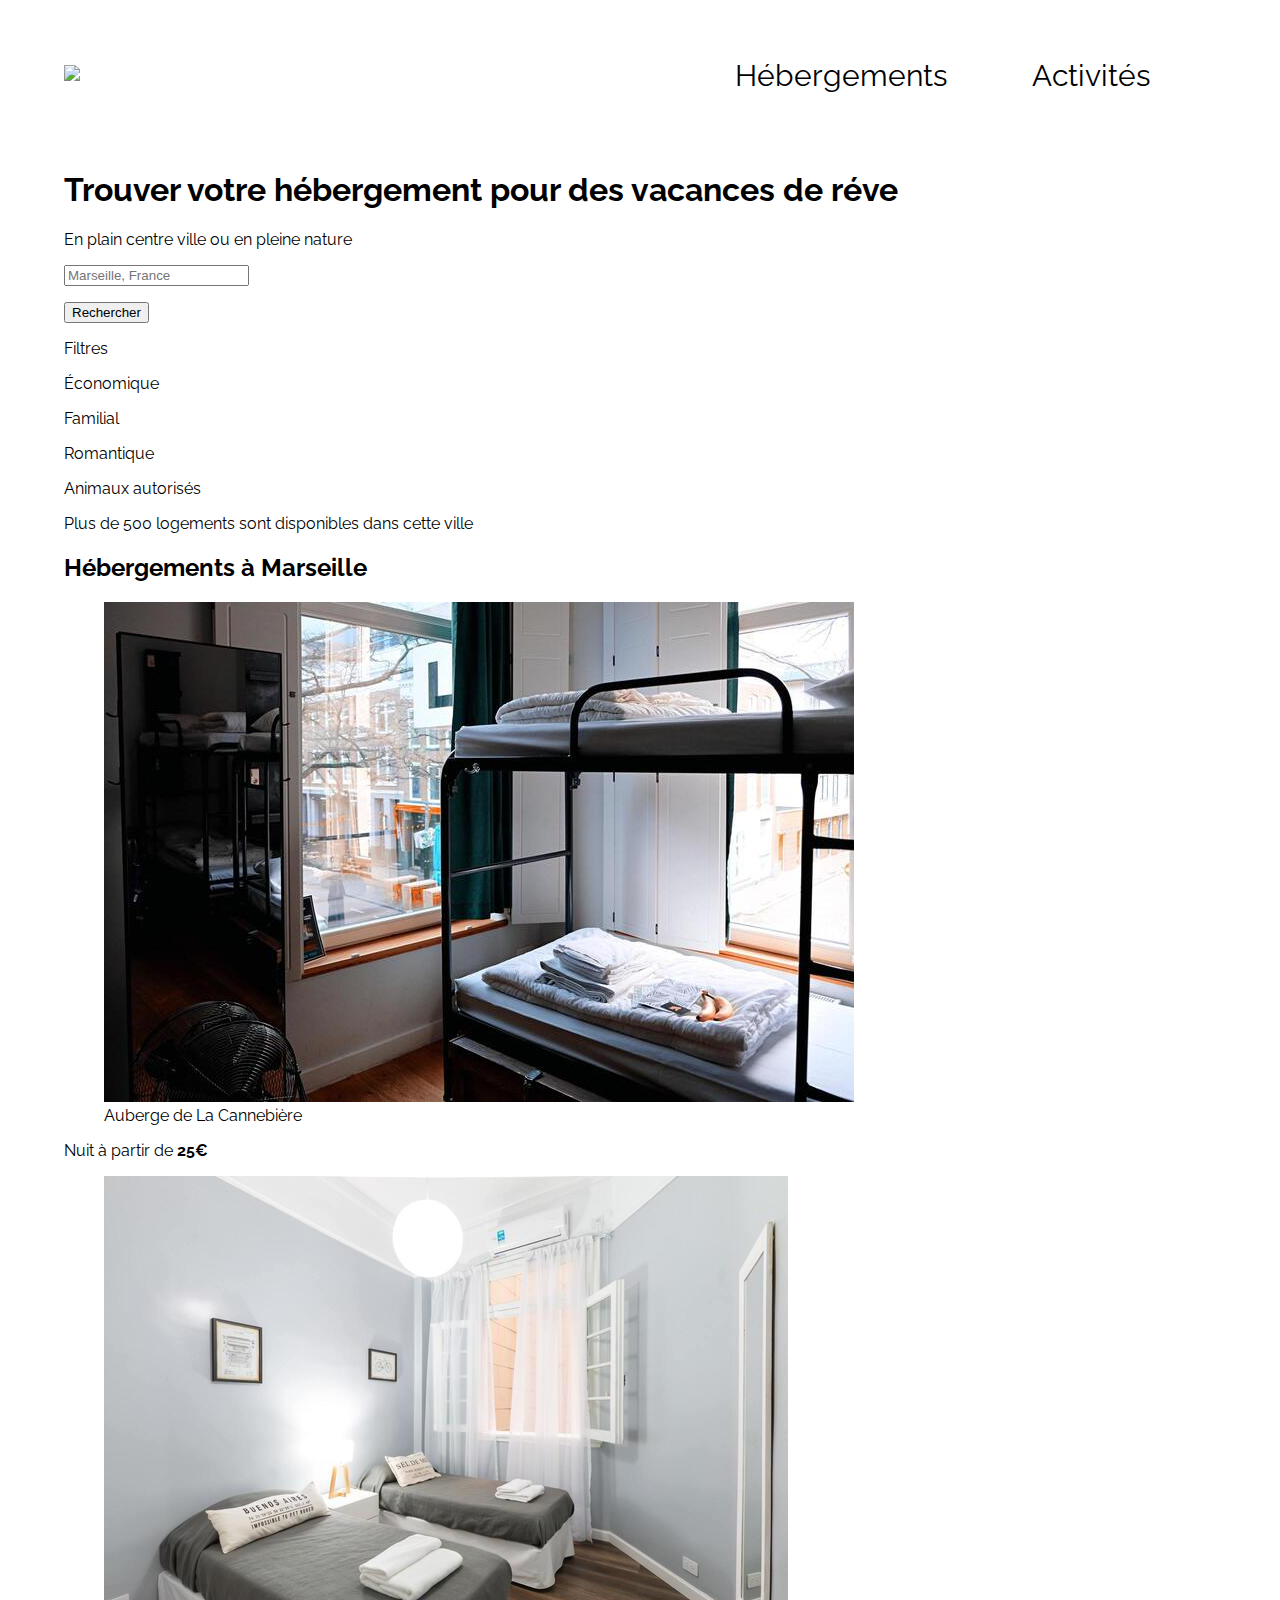
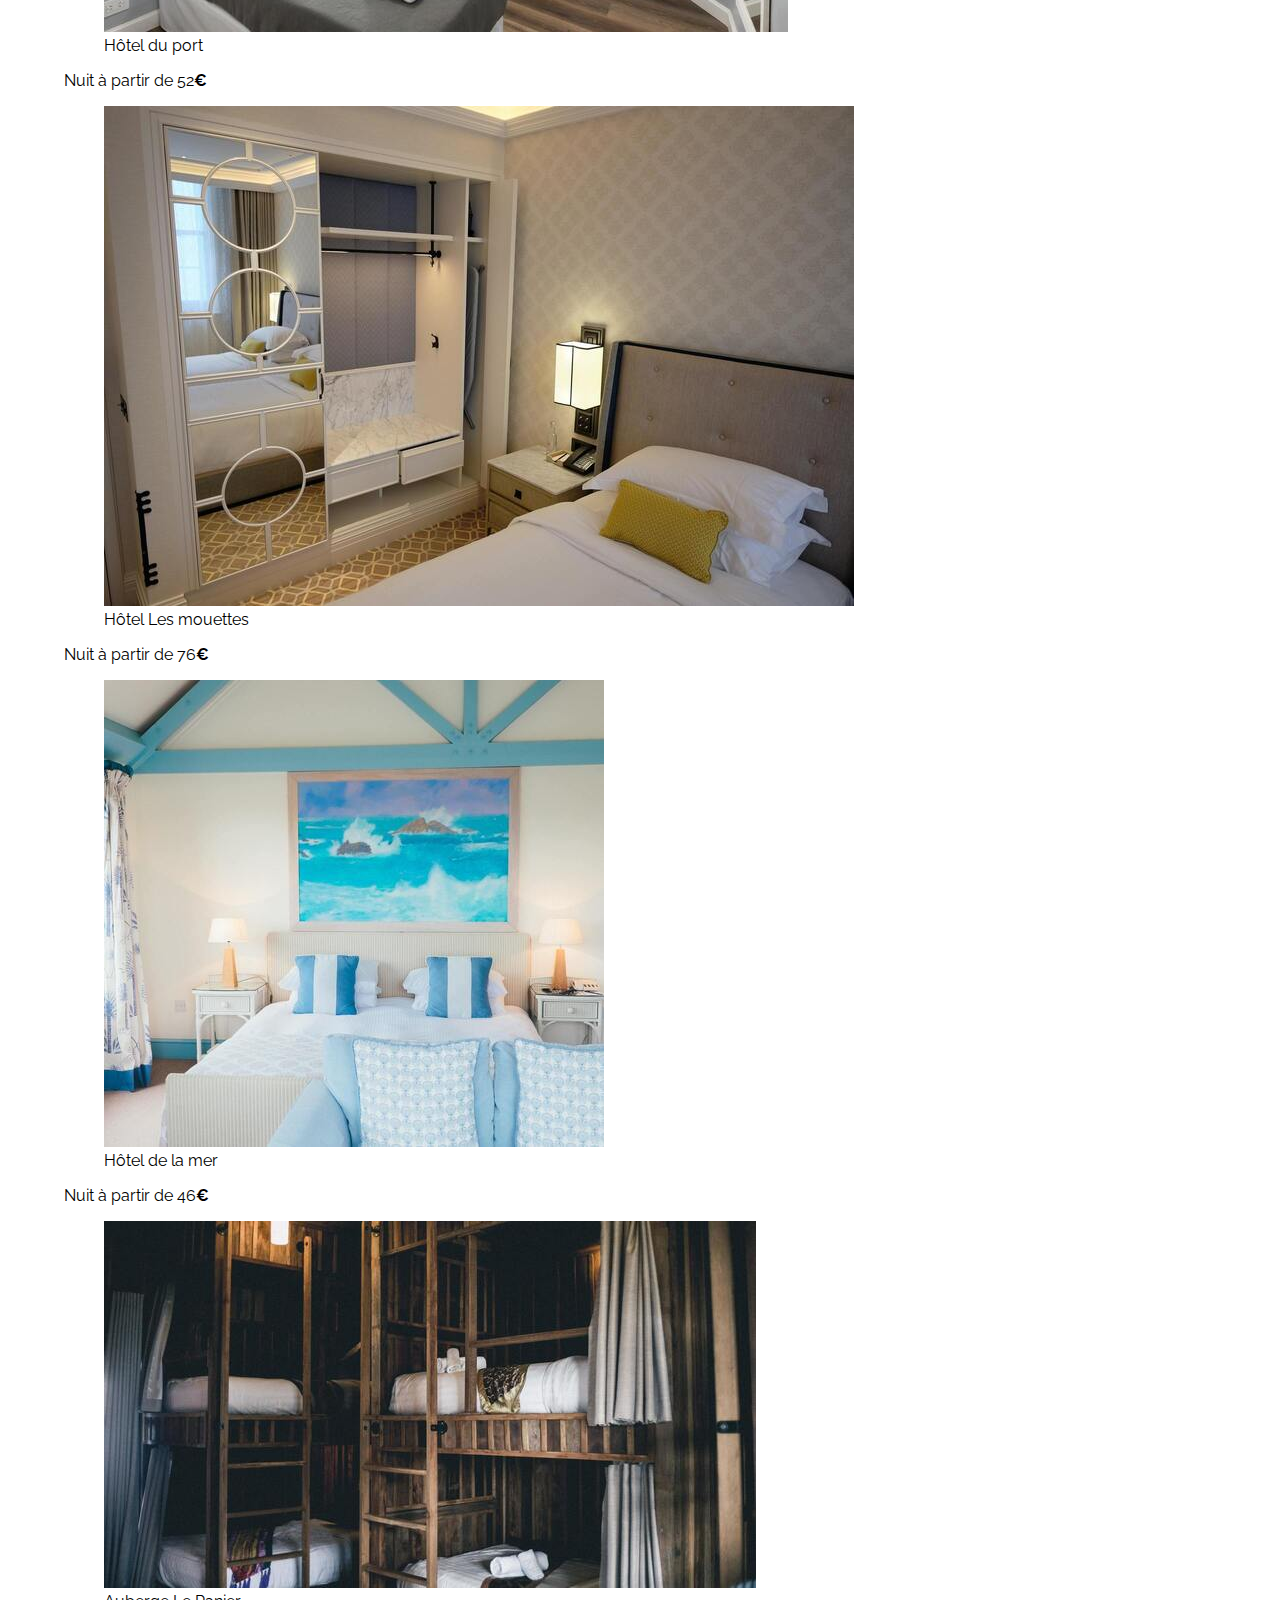
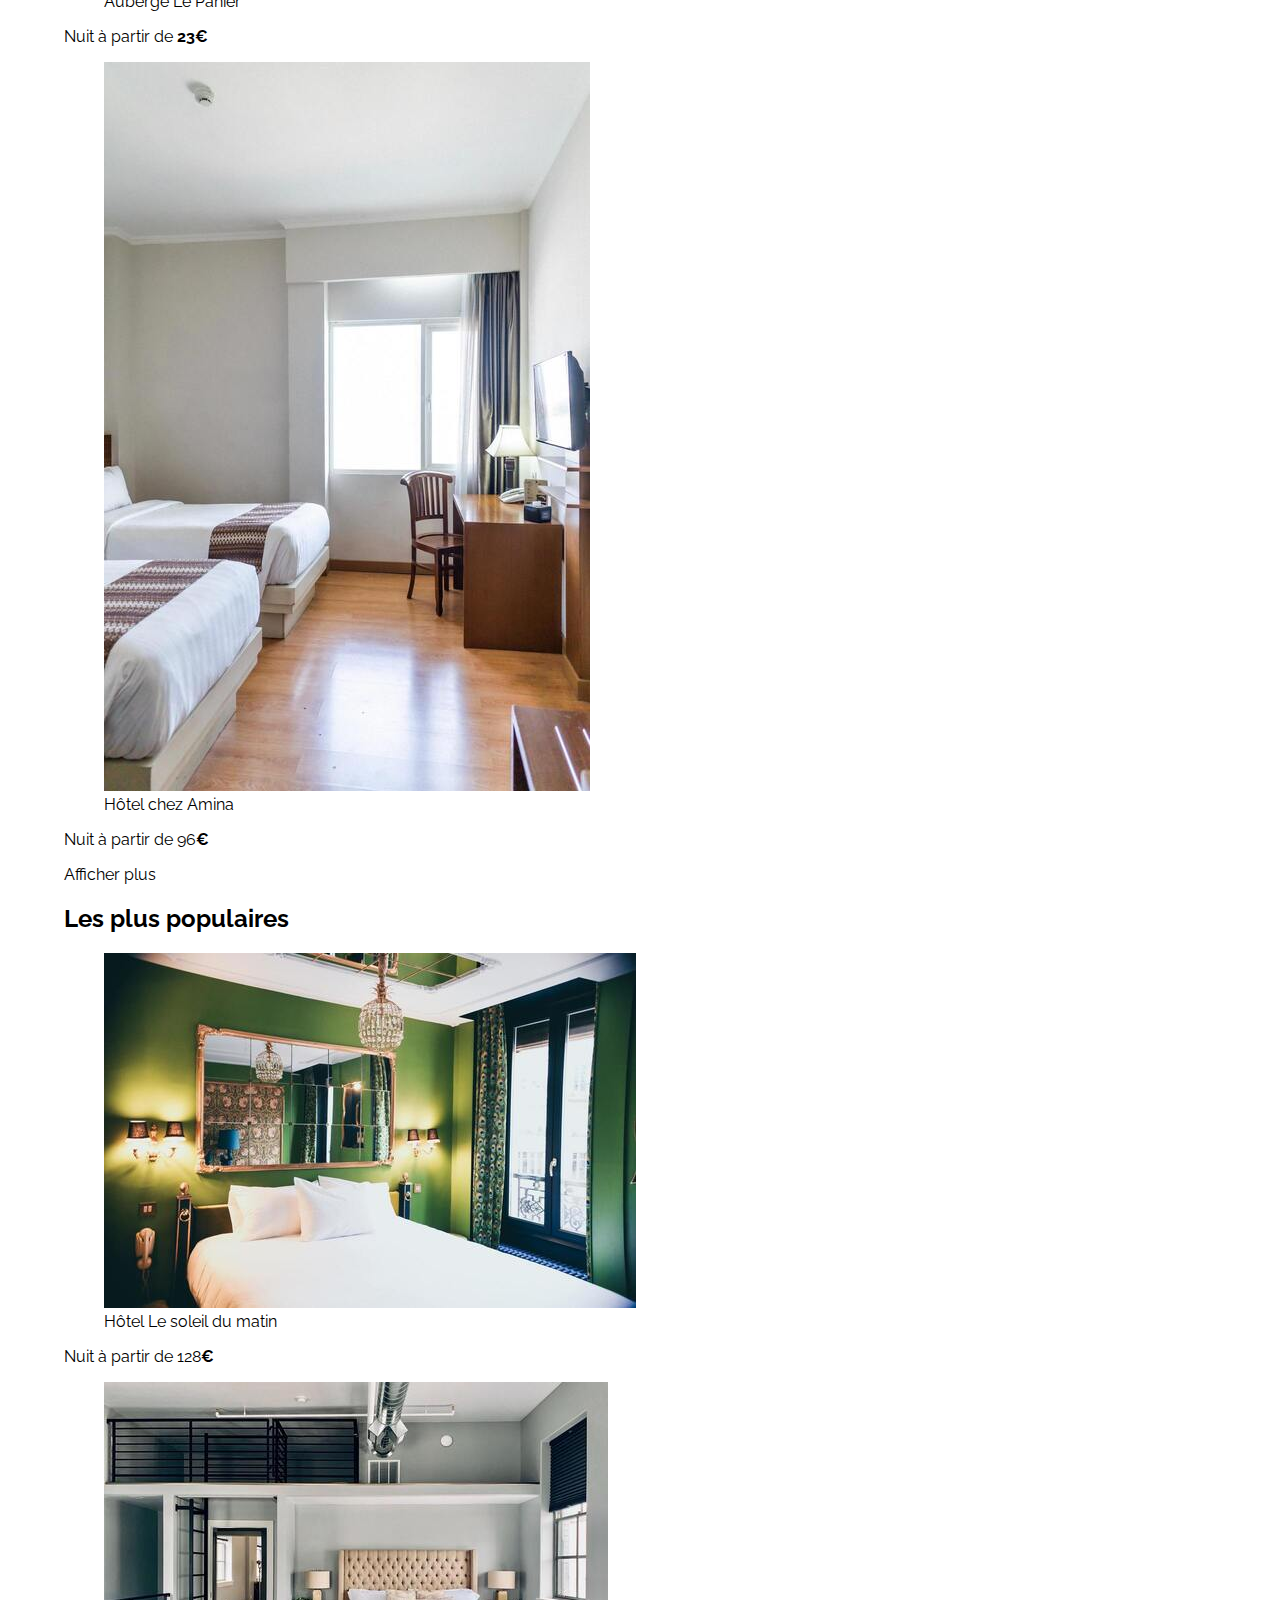
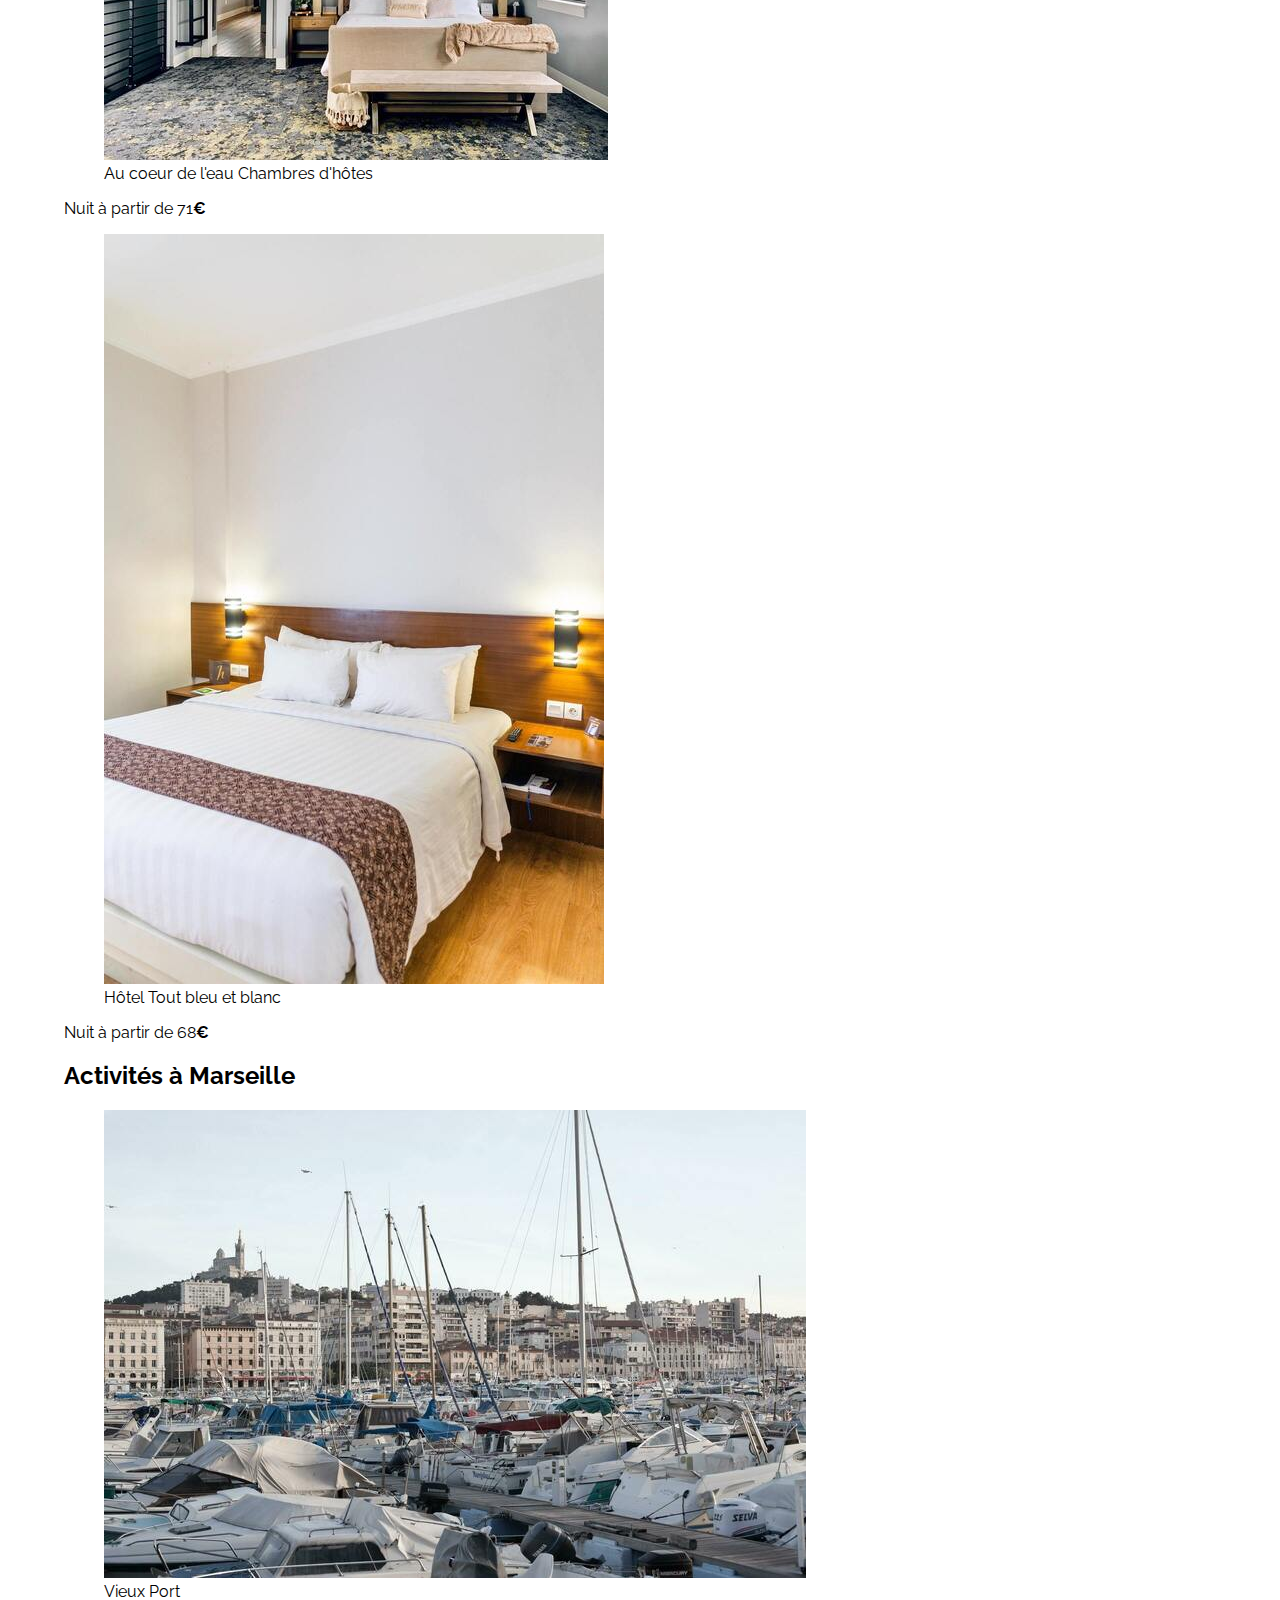
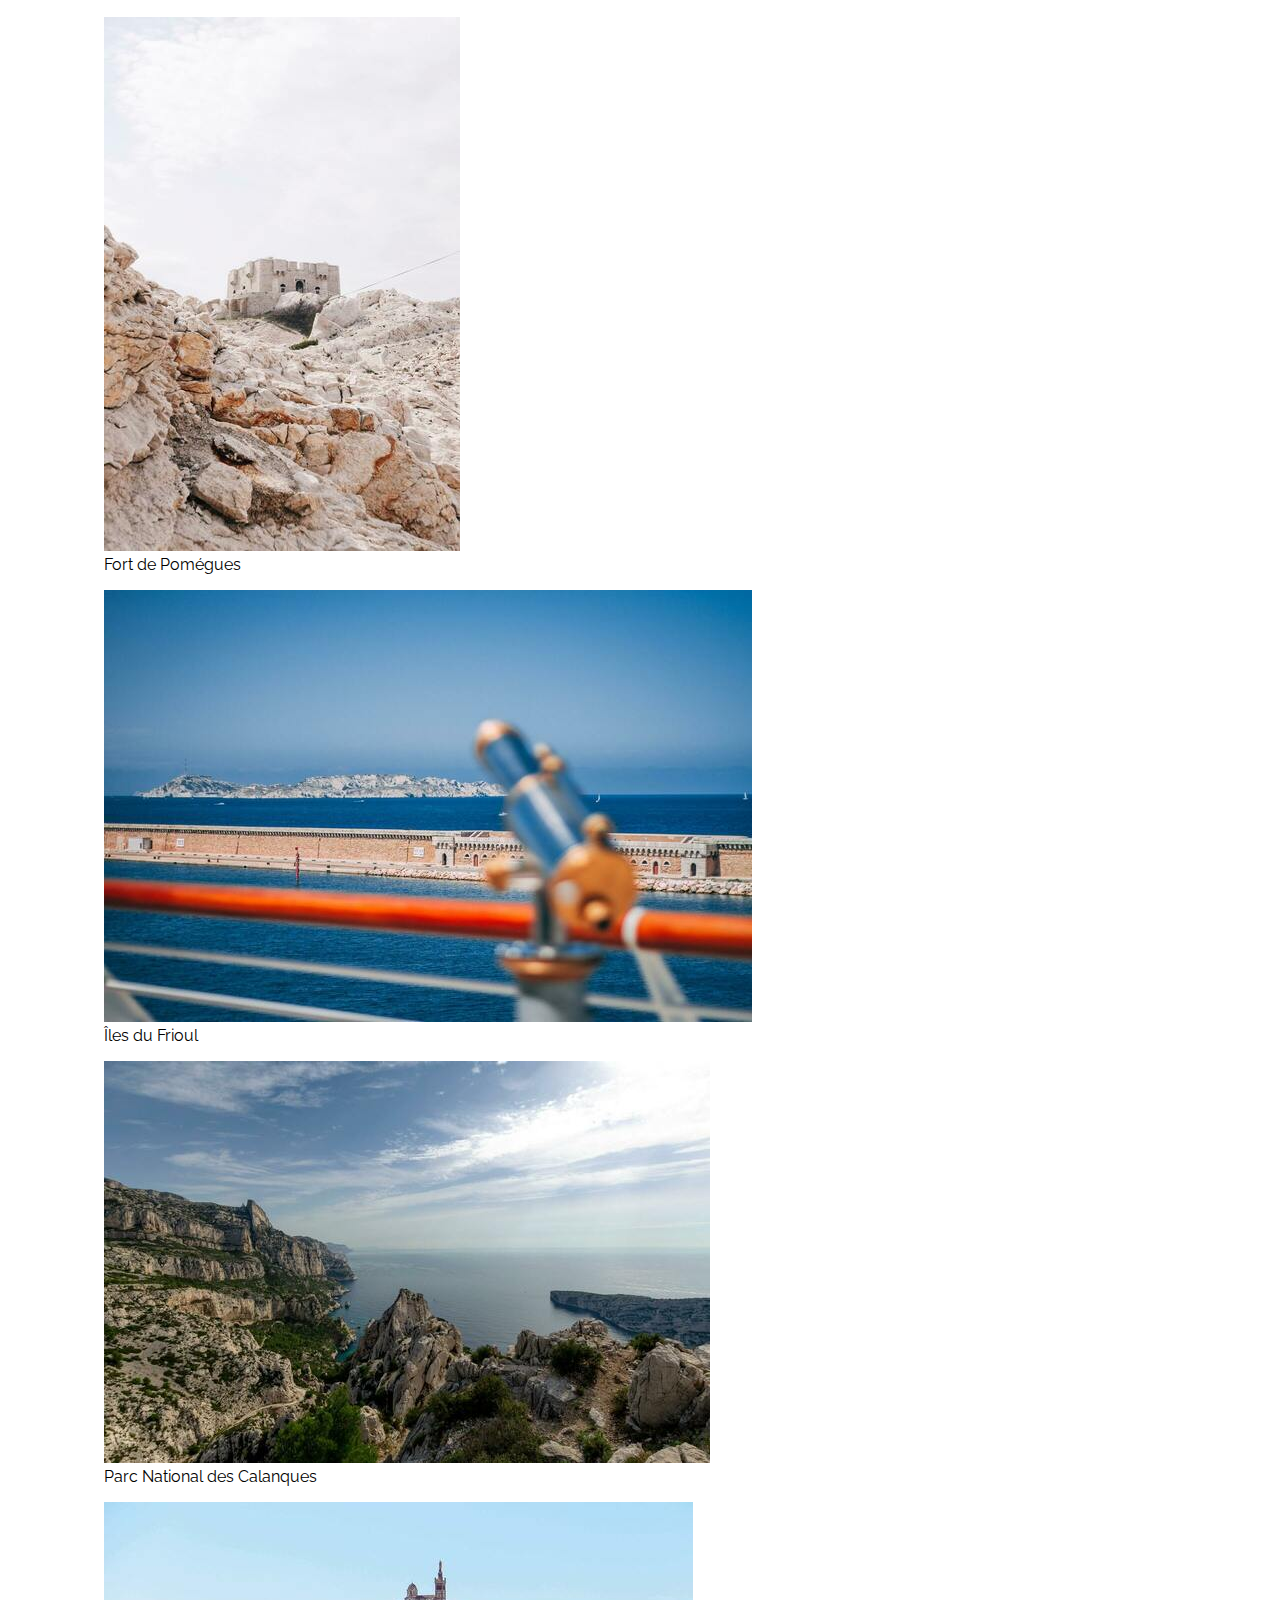
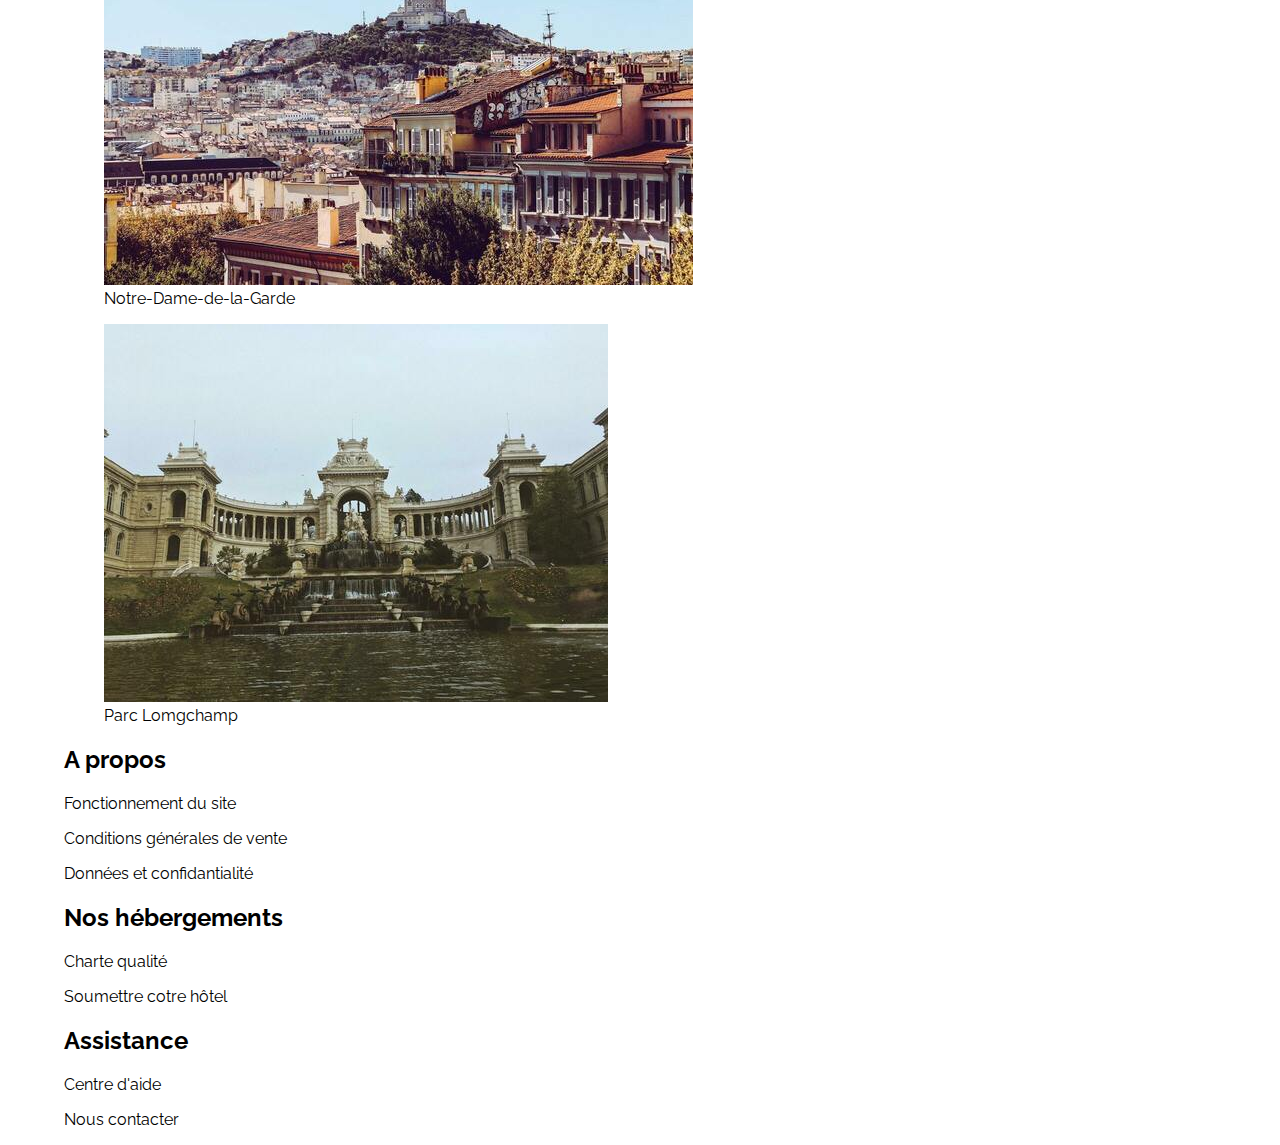
==== booki.html @ 0d9d3c0b "Ajout du Html + début du CSS sur le header" ====
<!DOCTYPE html>
<html>
	
	<head>
		<meta charset="utf-8">
		<link rel="stylesheet" type="text/css" href="css/desktop.css">
		<script src="https://kit.fontawesome.com/2097049bf6.js" crossorigin="anonymous"></script>
		<!-- font -->
		<link rel="preconnect" href="https://fonts.googleapis.com"> 
		<link rel="preconnect" href="https://fonts.gstatic.com" crossorigin>
		<link href="https://fonts.googleapis.com/css2?family=Raleway&display=swap" rel="stylesheet"> 
		<!-- font -->
		<title>Booki</title>
	</head>

    <body>
        <header>
			<div id="logo">
				<div >	
					<img src="images/logo/Booki.png" />
				</div>	
			</div>
			<nav>
				<ul id="menu">
					<li class="element_nav"><a href="#hébergements">Hébergements</a></li>
					<li class="element_nav"><a href="#activités">Activités</a></li>
				</ul>
			</nav>
		</header>

		<section>
			<h1>Trouver votre hébergement pour des vacances de réve</h1>
			<p>En plain centre ville ou en pleine nature</p>

			<form method="post" action="#">
				<p>
					<label for="ville"><i class="fa-solid fa-location-dot"></i></label>
					<input type="search" name="Recherche" id="ville" placeholder="Marseille, France"/>
				</p>
				<input type="submit" value="Rechercher" />
			</form>

			<div>
				<p>Filtres</p>
				<div>
					<div>
						<i class="fa-solid fa-money-bill-wave"></i>
						<p>Économique</p>
					</div>
					<div>
						<i class="fa-solid fa-child-reaching"></i>
						<p>Familial</p>
					</div>
					<div>
						<i class="fa-solid fa-heart"></i>
						<p>Romantique</p>
					</div>
					<div>
						<i class="fa-solid fa-dog"></i>
						<p>Animaux autorisés</p>
					</div>
				</div>
			</div>

			<div>
				<i class="fa-solid fa-info"></i>
				<p>Plus de 500 logements sont disponibles dans cette ville</p>
			</div>

		</section>

		<section id="hébergements">

			<section id="tout_les_hébergements">

				<h2>Hébergements à Marseille</h2>

				<div>

					<a href="#">
					<article>
						<figure> <!--balise "figure" ou mettre "img" dans div et "Auberge de La Cannebière" en h3 dans autre div?-->
							<img src="images/hebergements/la_cannebière.jpg" alt="Photo d'une chambre de l'auberge La Cannebière" />
							<figcaption>Auberge de La Cannebière</figcaption> 
						</figure>
						<div>
							<p>Nuit à partir de <strong>25€</strong></p>
							<i class="fa-solid fa-star"></i>
						</div>
					</article>
					</a>

					<a href="#">
						<article>
							<figure> 
								<img src="images/hebergements/hotel_du_port.jpg" alt="Photo d'une chambre de l'hôtel du port" />
								<figcaption>Hôtel du port</figcaption> 
							</figure>
							<div>
								<p>Nuit à partir de 52<strong>€</strong></p>
								<i class="fa-solid fa-star"></i>
							</div>
						</article>
					</a>

					<a href="#">
						<article>
							<figure> 
								<img src="images/hebergements/les_mouettes.jpg" alt="Photo d'une chambre de l'hôtel Les mouettes" />
								<figcaption>Hôtel Les mouettes</figcaption> 
							</figure>
							<div>
								<p>Nuit à partir de 76<strong>€</strong></p>
								<i class="fa-solid fa-star"></i>
							</div>

						</article>
					</a>

					<a href="#">
						<article>
							<figure> 
								<img src="images/hebergements/hotel_de_la_mer.jpg" alt="Photo d'une chambre de l'hôtel de la mer" />
								<figcaption>Hôtel de la mer</figcaption> 
							</figure>
							<div>
								<p>Nuit à partir de 46<strong>€</strong></p>
								<i class="fa-solid fa-star"></i>
							</div>
						</article>
					</a>

					<a href="#">
						<article>
							<figure> 
								<img src="images/hebergements/le_panier.jpg" alt="Photo d'une chambre de l'auberge Le Panier" />
								<figcaption>Auberge Le Panier</figcaption> 
							</figure>
							<div>
								<p>Nuit à partir de <strong>23€</strong></p>
								<i class="fa-solid fa-star"></i>
							</div>
						</article>
					</a>

					<a href="#">
						<article>
							<figure> 
								<img src="images/hebergements/hotel_chez_amina.jpg" alt="Photo d'une chambre de l'hôtel chez Amina" />
								<figcaption>Hôtel chez Amina</figcaption> 
							</figure>
							<div>
								<p>Nuit à partir de 96<strong>€</strong></p>
								<i class="fa-solid fa-star"></i>
							</div>
						</article>
					</a>

				</div>

				<a href="#">Afficher plus</a>

			</section>

			<section id="plus_populaires">

				<div>
					<h2>Les plus populaires</h2>
					<i class="fa-solid fa-star"></i>
				</div>

				<a href="#">
					<article>
						<figure> 
							<img src="images/hebergements/le_soleil_du_matin.jpg" alt="Photo d'une chambre de l'hôtel Le soleil du matin" />
							<figcaption>Hôtel Le soleil du matin</figcaption> 
						</figure>
						<div>
							<p>Nuit à partir de 128<strong>€</strong></p>
							<i class="fa-solid fa-star"></i>
						</div>
					</article>
				</a>

				<a href="#">
					<article>
						<figure> 
							<img src="images/hebergements/au_coeur_de_leau.jpg" alt="Photo d'une des chambres d'hôtes Au coeur de l'eau"/>
							<figcaption>Au coeur de l'eau Chambres d'hôtes</figcaption> 
						</figure>
						<div>
							<p>Nuit à partir de 71<strong>€</strong></p>
							<i class="fa-solid fa-star"></i>
						</div>
					</article>
				</a>

				<a href="#">
					<article>
						<figure> 
							<img src="images/hebergements/tout_bleu_et_blanc.jpg" alt="Photo d'une chambre de l'hôtel Tout bleu et blanc" />
							<figcaption>Hôtel Tout bleu et blanc</figcaption> 
						</figure>
						<div>
							<p>Nuit à partir de 68<strong>€</strong></p>
							<i class="fa-solid fa-star"></i>
						</div>
					</article>
				</a>

			</section>

		</section>

		<section id="activités">

			<h2>Activités à Marseille</h2>

			<section>

				<a href="#">
					<figure>
						<img src="images/activites/vieux_port.jpg" alt="Photo du Vieux Port"/>
						<figcaption>Vieux Port</figcaption>
					</figure>
				</a>

				<a href="#">
					<figure>
						<img src="images/activites/fort_de_pomegues.jpg" alt="Photo du fort de Pomégues"/>
						<figcaption>Fort de Pomégues</figcaption>
					</figure>
				</a>

				<a href="#">
					<figure>
						<img src="images/activites/iles_du_frioul.jpg" alt="Photo des îles du Frioul"/>
						<figcaption>Îles du Frioul</figcaption>
					</figure>
				</a>

				<a href="#">
					<figure>
						<img src="images/activites/parc_national_des_calanques.jpg" alt="Photo du Parc National des Calanques"/>
						<figcaption>Parc National des Calanques</figcaption>
					</figure>
				</a>

				<a href="#">
					<figure>
						<img src="images/activites/notre_dame_de_la_garde.jpg" alt="Photo de Notre-Dame-de-la-Garde"/>
						<figcaption>Notre-Dame-de-la-Garde</figcaption>
					</figure>
				</a>

				<a href="#">
					<figure>
						<img src="images/activites/parc_longchamp.jpg" alt="Photo du Parc Longchamp"/>
						<figcaption>Parc Lomgchamp</figcaption>
					</figure>
				</a>

			</section>

		</section>

		<footer>

			<section>
				<h2>A propos</h2>
				<a href="#"><p>Fonctionnement du site</p></a>
				<a href="#"><p>Conditions générales de vente</p></a>
				<a href="#"><p>Données et confidantialité</p></a>
			</section>

			<section>
				<h2>Nos hébergements</h2>
				<a href="#"><p>Charte qualité</p></a>
				<a href="#"><p>Soumettre cotre hôtel</p></a>
			</section>

			<section>
				<h2>Assistance</h2>
				<a href="#"><p>Centre d'aide</p></a>
				<a href="#"><p>Nous contacter</p></a>
			</section>

		</footer>
    </body>
    
</html>
---- css/desktop.css ----
/* ----- Body ----- */


body {
    width: 90%;
    margin: auto;
    font-family: 'Raleway', sans-serif;
}

a {
    text-decoration: none;
    color: black;
}

a:hover {
    color: blue;
}

/* ----- Header ----- */


header{
    display: flex;
    justify-content: space-between; 
    height: 150px;

}

#logo {
    display: flex;
    align-items: center;
}

#menu { 
    display: flex;
    text-align: center;
    width: 500px;
    height: 100%;
    margin: 0%;
    padding: 0%;
    list-style-type: none;
    font-size: 30px;
    
}

nav li { 
    display: flex;
    align-items: center;
    justify-content: center;
    height: ;
    flex: 1; 
}


nav li:hover {
    border-top: 5px blue solid;
    color: blue;
}
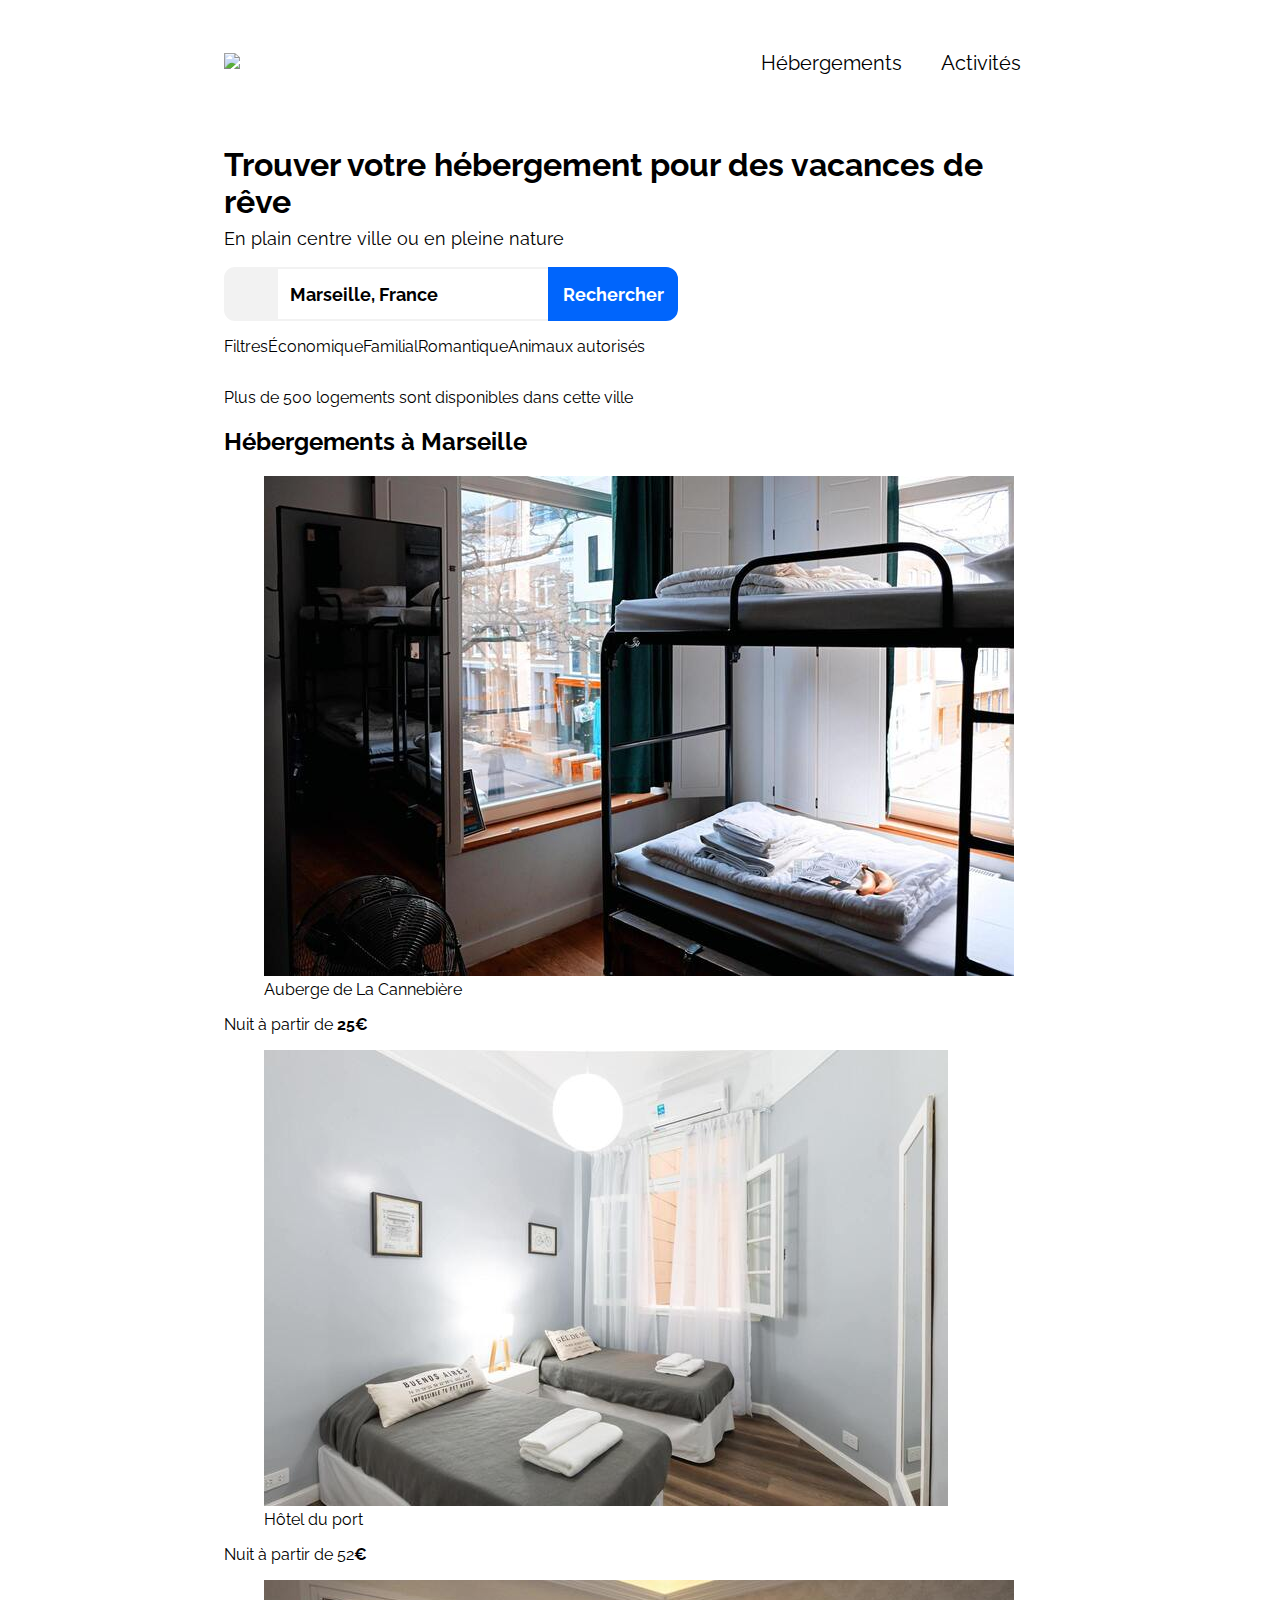
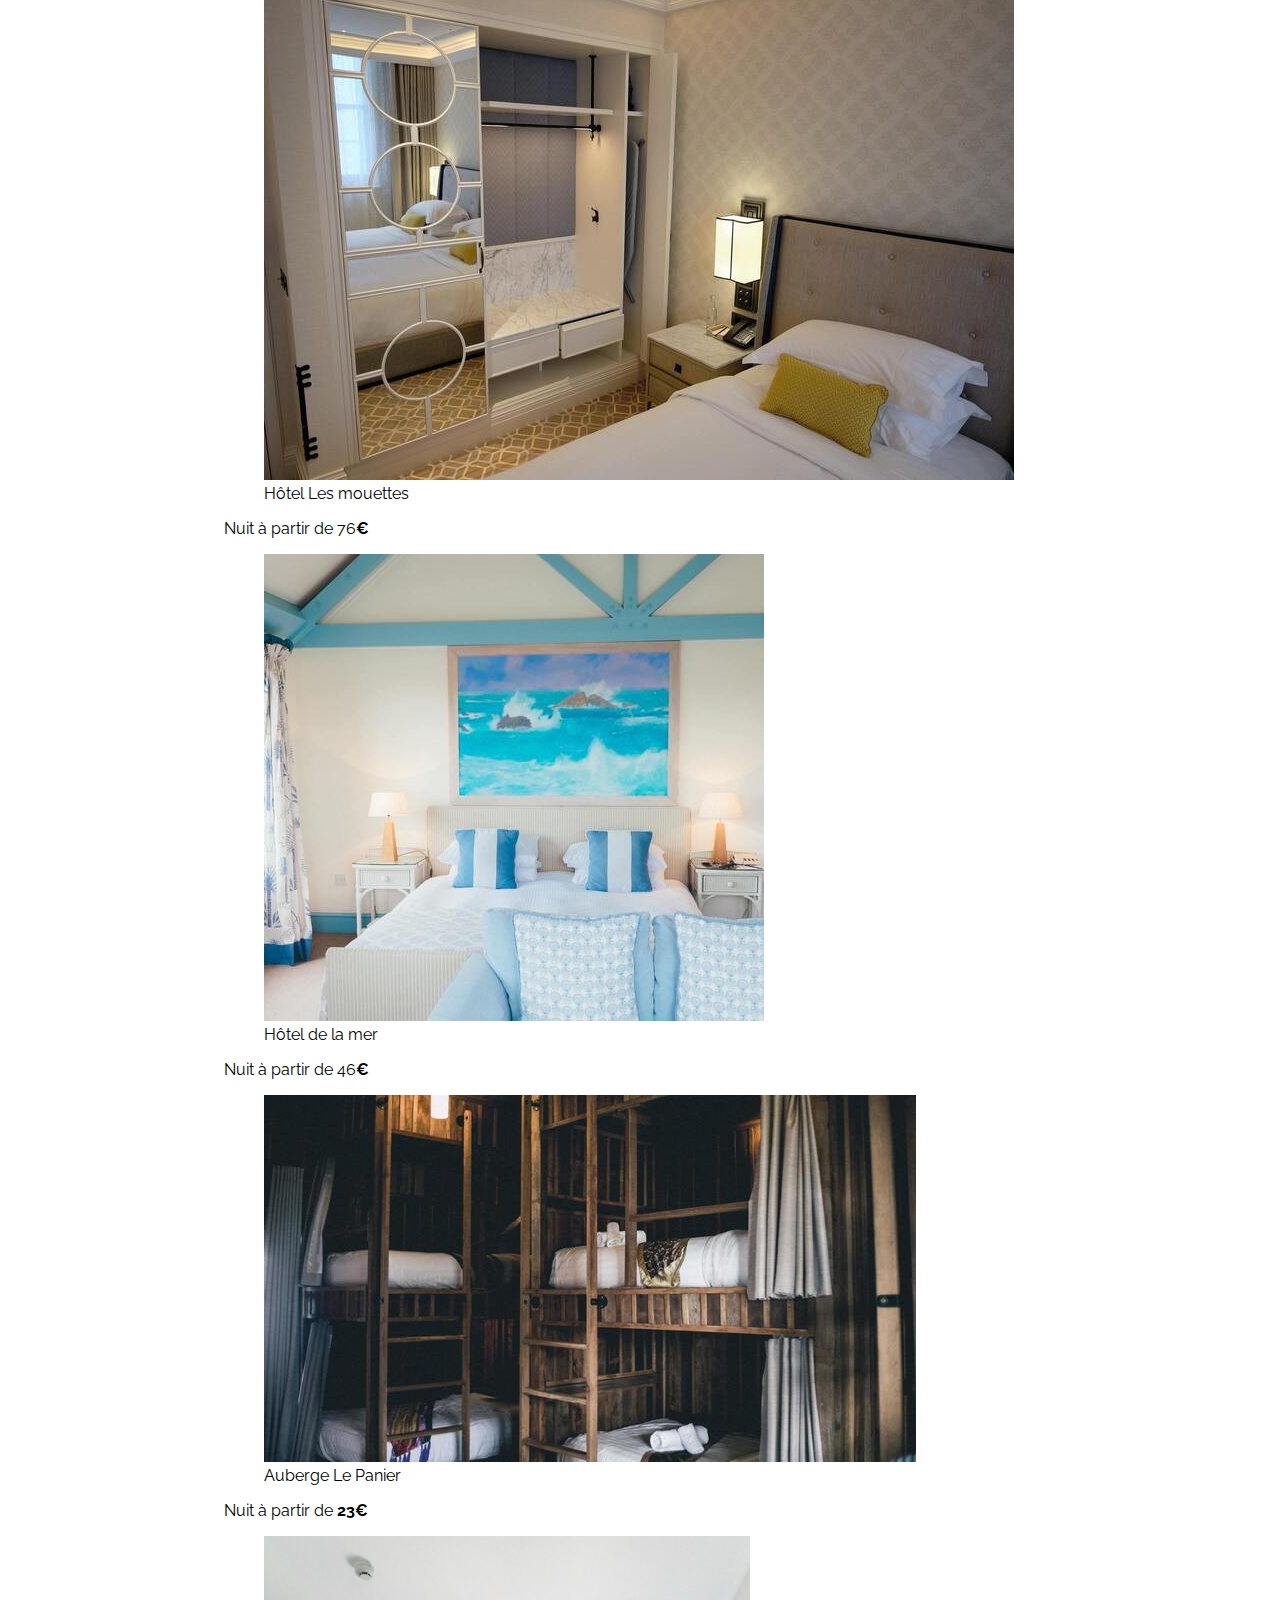
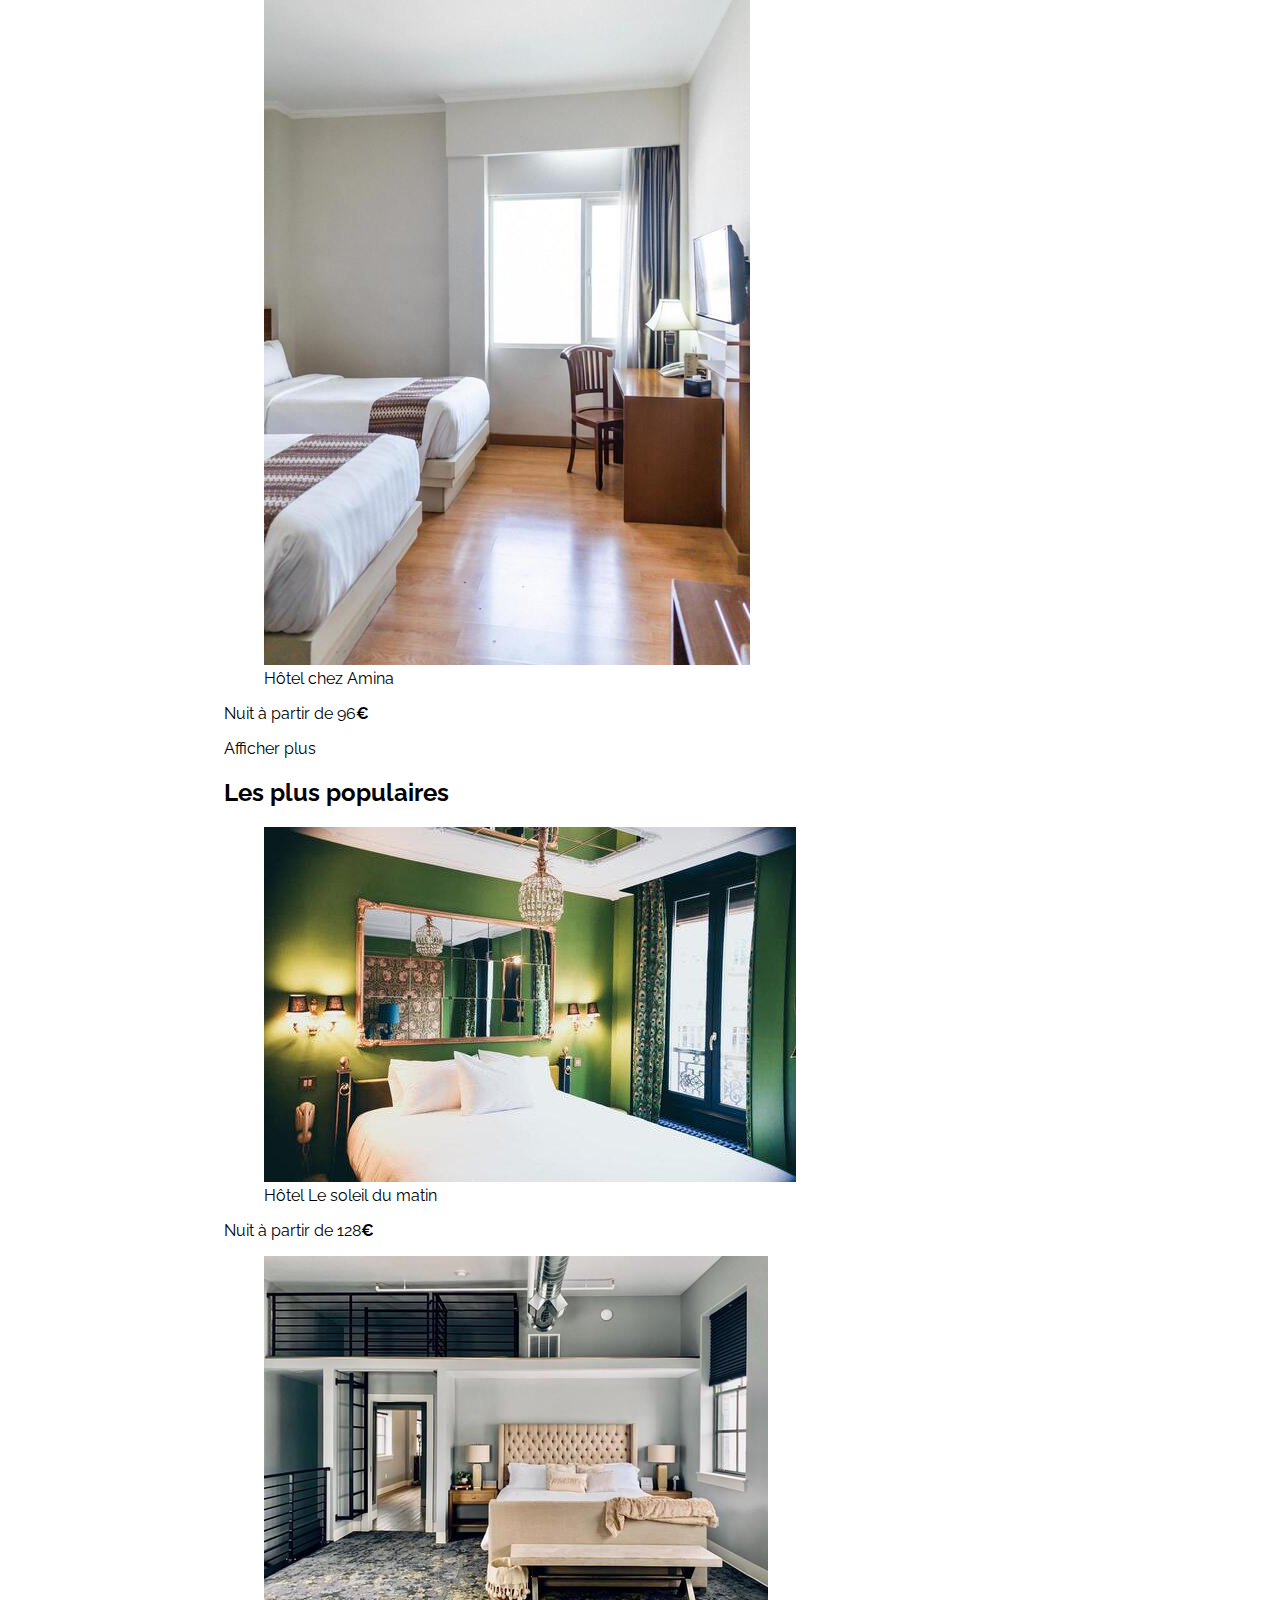
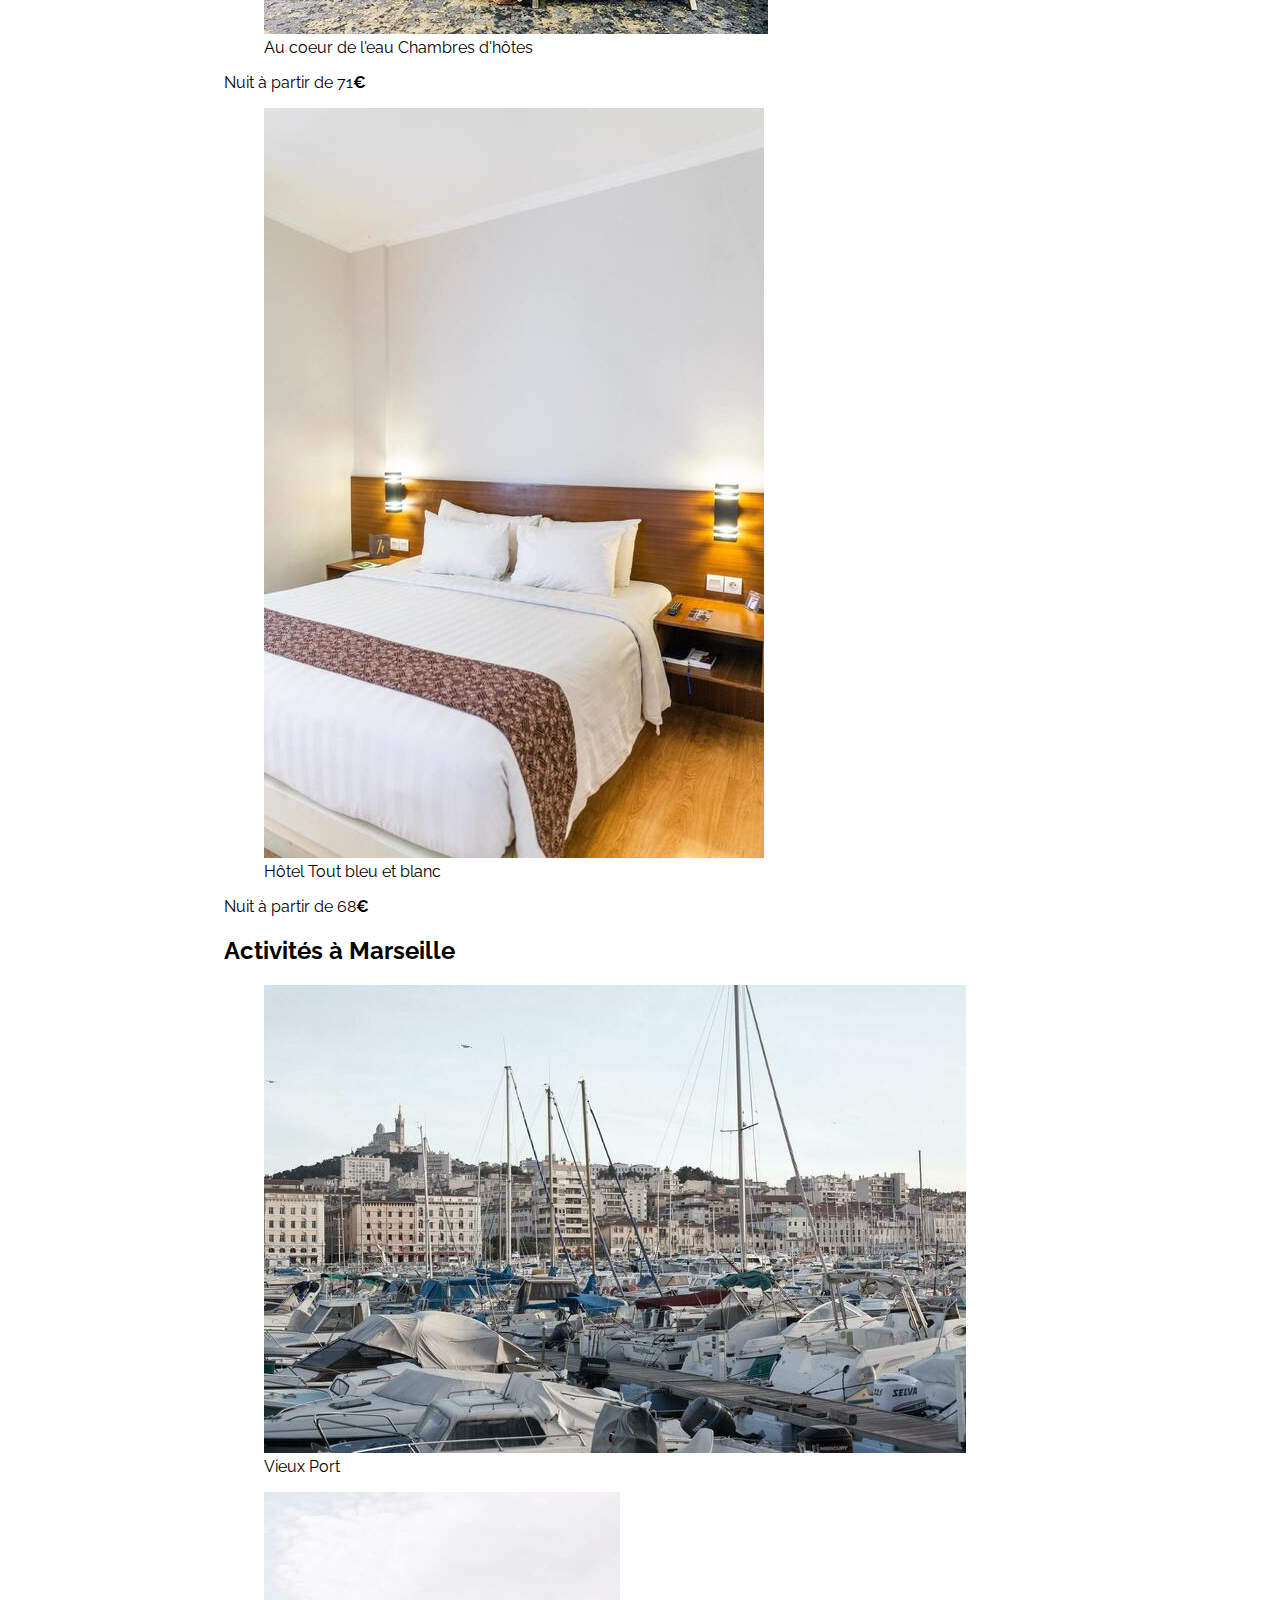
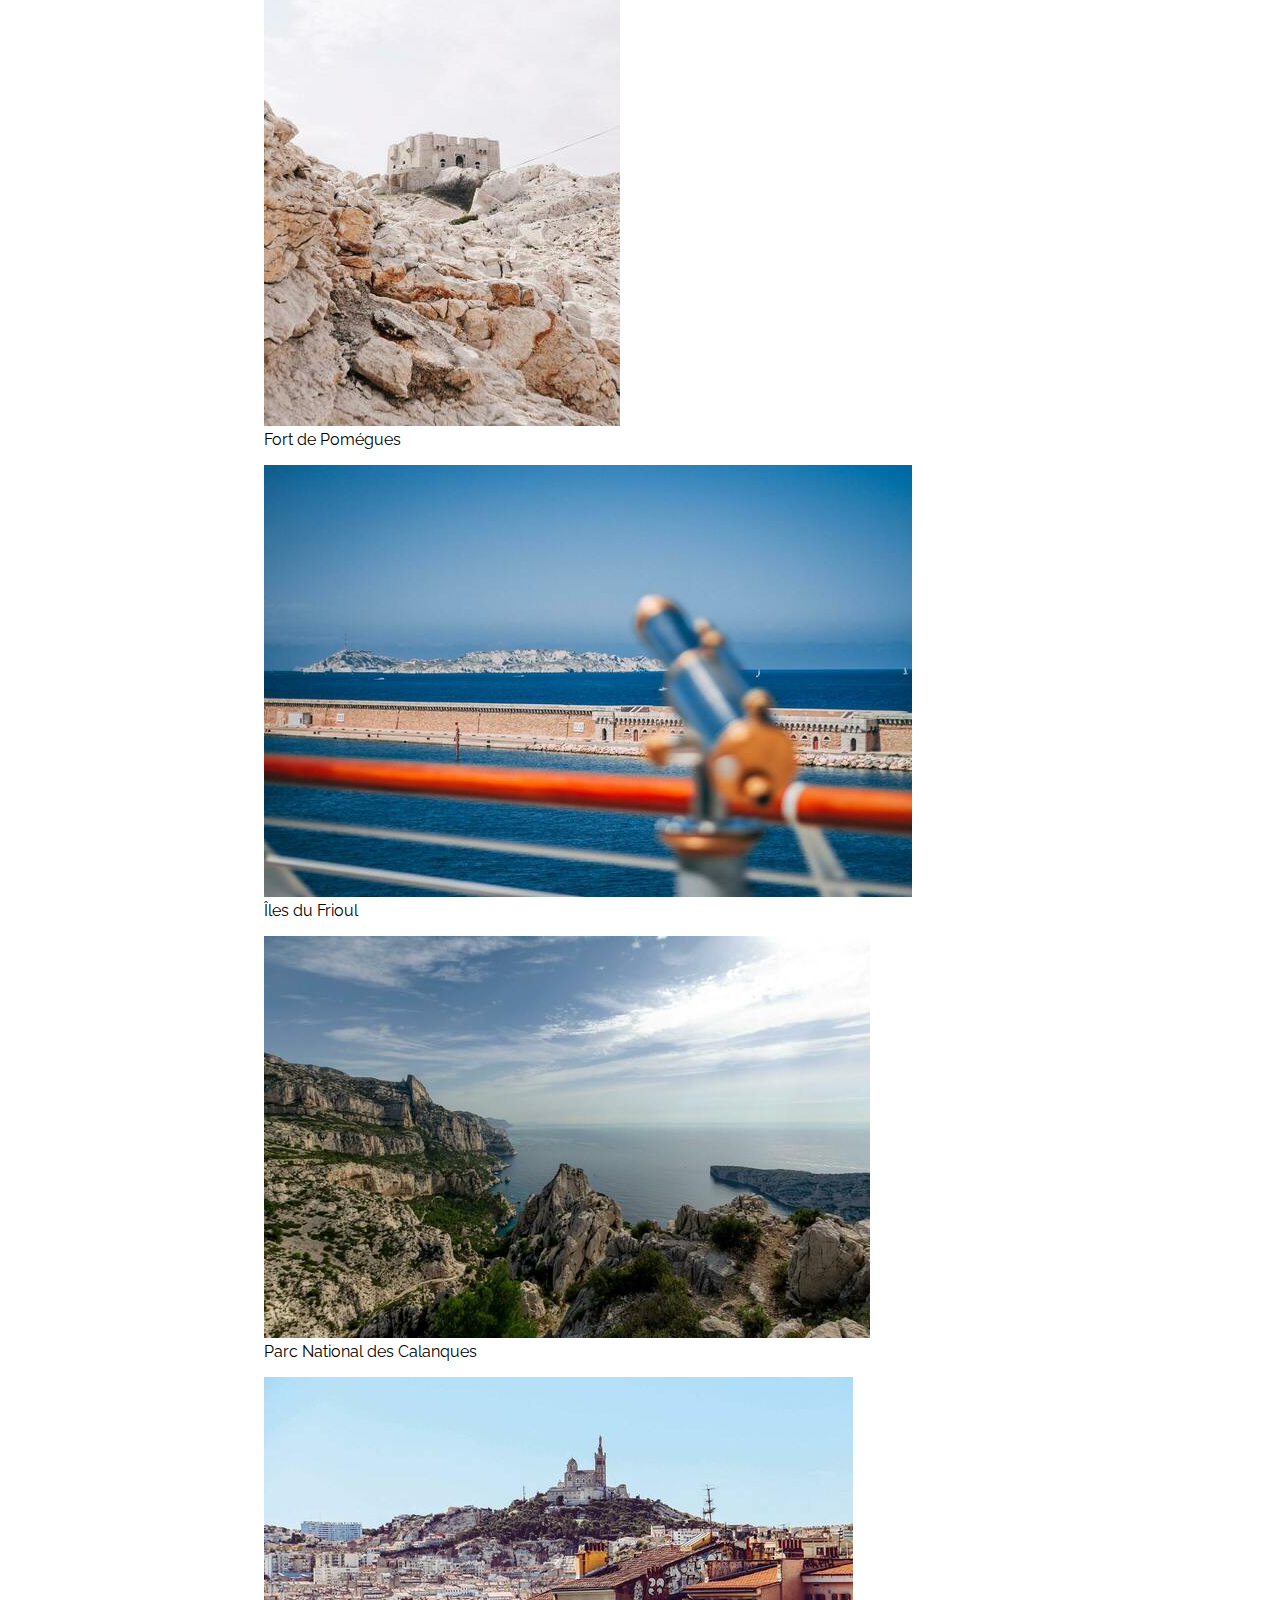
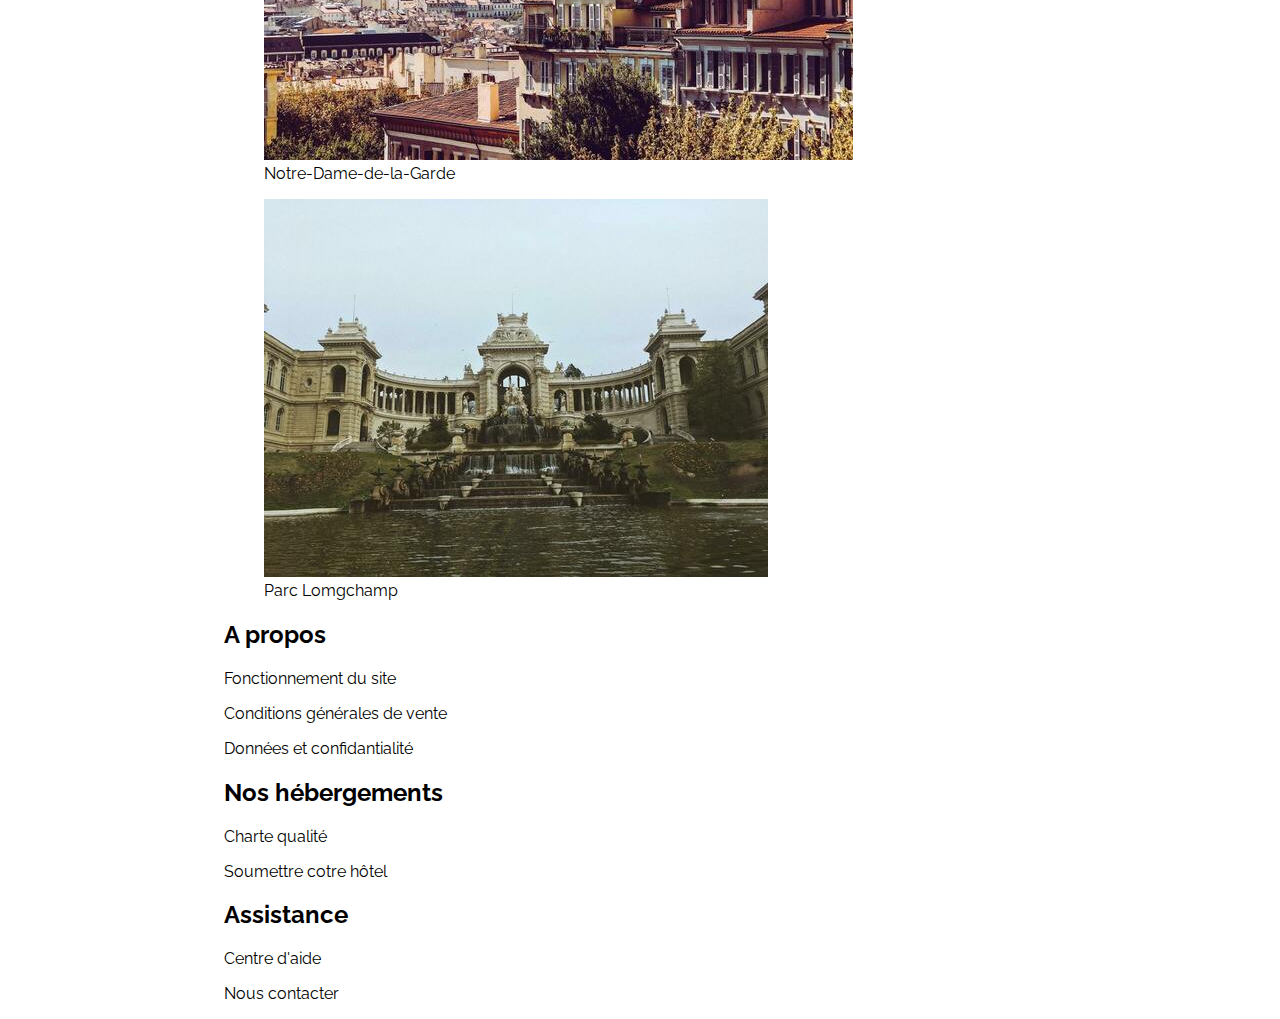
==== commit e272f0f5: "Finilisation des petits détails dans la 'section recherche'" ====
--- a/booki.html
+++ b/booki.html
@@ -6,9 +6,9 @@
 		<link rel="stylesheet" type="text/css" href="css/desktop.css">
 		<script src="https://kit.fontawesome.com/2097049bf6.js" crossorigin="anonymous"></script>
 		<!-- font -->
-		<link rel="preconnect" href="https://fonts.googleapis.com"> 
+		<link rel="preconnect" href="https://fonts.googleapis.com">
 		<link rel="preconnect" href="https://fonts.gstatic.com" crossorigin>
-		<link href="https://fonts.googleapis.com/css2?family=Raleway&display=swap" rel="stylesheet"> 
+		<link href="https://fonts.googleapis.com/css2?family=Raleway:wght@400;700&display=swap" rel="stylesheet">
 		<!-- font -->
 		<title>Booki</title>
 	</head>
@@ -28,37 +28,52 @@
 			</nav>
 		</header>
 
-		<section>
-			<h1>Trouver votre hébergement pour des vacances de réve</h1>
-			<p>En plain centre ville ou en pleine nature</p>
+		<section id="section_recherche">
+			<h1>Trouver votre hébergement pour des vacances de rêve</h1>
+			<p id="complement_h1">En plain centre ville ou en pleine nature</p>
 
 			<form method="post" action="#">
-				<p>
-					<label for="ville"><i class="fa-solid fa-location-dot"></i></label>
-					<input type="search" name="Recherche" id="ville" placeholder="Marseille, France"/>
-				</p>
-				<input type="submit" value="Rechercher" />
+					<label class="element_form" for="ville"><i class="fa-solid fa-location-dot"></i></label>
+					<input class="element_form" type="search" name="Recherche" id="ville" placeholder="Marseille, France"/>
+					<input class="element_form" type="submit" value="Rechercher" />
 			</form>
 
-			<div>
-				<p>Filtres</p>
-				<div>
-					<div>
-						<i class="fa-solid fa-money-bill-wave"></i>
+			<div id="section_filtres">
+				<p id="filtres">Filtres</p>
+				<div id="tout_les_filtres">
+
+					<div class="element_filtre">
+						<div class="fa-stack">
+							<i class="fa-solid fa-circle fa-stack-2x"></i>
+							<i class="fa-solid fa-money-bill-wave fa-stack-1x fa-inverse"></i>
+						</div>	
 						<p>Économique</p>
 					</div>
-					<div>
-						<i class="fa-solid fa-child-reaching"></i>
+
+					<div class="element_filtre">
+						<div class="fa-stack">
+							<i class="fa-solid fa-circle fa-stack-2x"></i>
+							<i class="fa-solid fa-child-reaching fa-stack-1x fa-inverse"></i>
+						</div>
 						<p>Familial</p>
 					</div>
-					<div>
-						<i class="fa-solid fa-heart"></i>
+
+					<div class="element_filtre">
+						<div class="fa-stack">
+							<i class="fa-solid fa-circle fa-stack-2x"></i>
+							<i class="fa-solid fa-heart fa-stack-1x fa-inverse"></i>
+						</div>
 						<p>Romantique</p>
 					</div>
-					<div>
-						<i class="fa-solid fa-dog"></i>
+
+					<div class="element_filtre">
+						<div class="fa-stack">
+							<i class="fa-solid fa-circle fa-stack-2x"></i>
+							<i class="fa-solid fa-dog fa-stack-1x fa-inverse"></i>
+						</div>
 						<p>Animaux autorisés</p>
 					</div>
+
 				</div>
 			</div>
 
--- a/css/desktop.css
+++ b/css/desktop.css
@@ -2,7 +2,7 @@
 
 
 body {
-    width: 90%;
+    width: 65%;
     margin: auto;
     font-family: 'Raleway', sans-serif;
 }
@@ -22,7 +22,7 @@
 header{
     display: flex;
     justify-content: space-between; 
-    height: 150px;
+    height: 125px;
 
 }
 
@@ -34,12 +34,12 @@
 #menu { 
     display: flex;
     text-align: center;
-    width: 500px;
+    width: 300px;
     height: 100%;
     margin: 0%;
     padding: 0%;
     list-style-type: none;
-    font-size: 30px;
+    font-size: 20px;
     
 }
 
@@ -47,12 +47,93 @@
     display: flex;
     align-items: center;
     justify-content: center;
-    height: ;
     flex: 1; 
 }
 
 
 nav li:hover {
-    border-top: 5px blue solid;
+    border-top: 2px blue solid;
+    padding-bottom: 2px;
+}
+
+nav li:hover a {
     color: blue;
+}
+
+
+/* ----- Section Recherche ----- */
+
+
+h1 {
+    margin-bottom: -10px;
+}
+
+#complement_h1 {
+    
+    font-size: 18px;
+}
+
+form {
+    width: 450px;
+    height: 50px;
+    display: flex; 
+    border: 2px #f2f2f2 solid;
+    border-radius: 15px;
+    
+}
+
+.element_form:nth-child(2) {
+    flex: 1;
+}
+
+form label { background-color: #f2f2f2;
+    width: 54px;
+    height: 54px;
+    margin-top: -2px;
+    margin-left: -2px;
+    border-radius: 11px 0px 0px 11px;
+    display: flex;
+    justify-content: center;
+    align-items: center;
+}
+
+input[type=search] {
+    width: 200px;
+    border: 0px; 
+    margin-top: 4px; 
+}
+
+::placeholder{
+    color: black;
+    font-family: 'Raleway';
+    font-weight: 700;
+    font-size: 18px;
+    padding-left: 10px;
+}
+
+input[type=submit] {
+    height: 54px;
+    width: 130px;
+    margin-top: -2px;
+    margin-right: -2px;
+    background-color: #0065FC;
+    border: 2px #0065FC solid;
+    border-radius: 0px 12px 12px 0px;
+    color: white;
+    font-weight: 700;
+    font-size: 18px;
+    font-family: 'Raleway';
+   
+}
+
+#section_filtres {
+    display: flex;
+}
+    
+#tout_les_filtres {
+    display: flex;
+}
+
+.element_filtre {
+    display: flex;
 }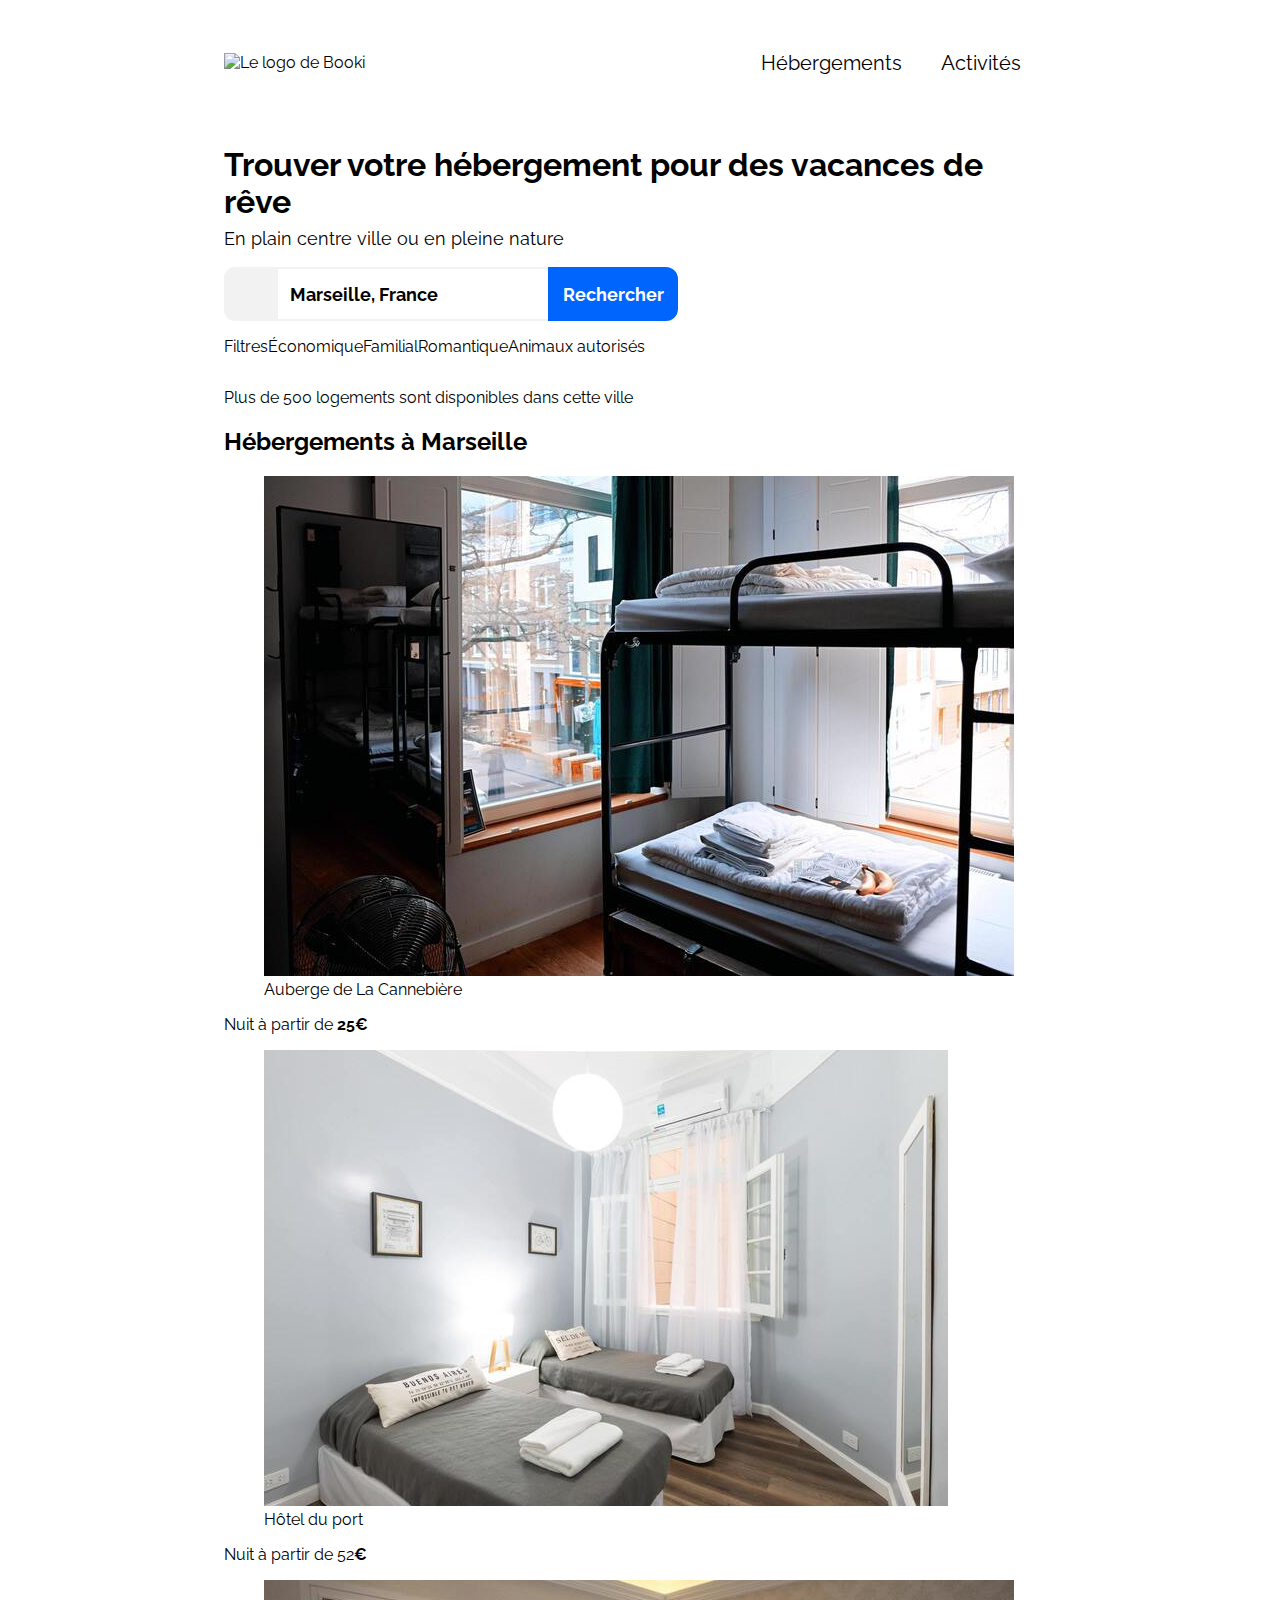
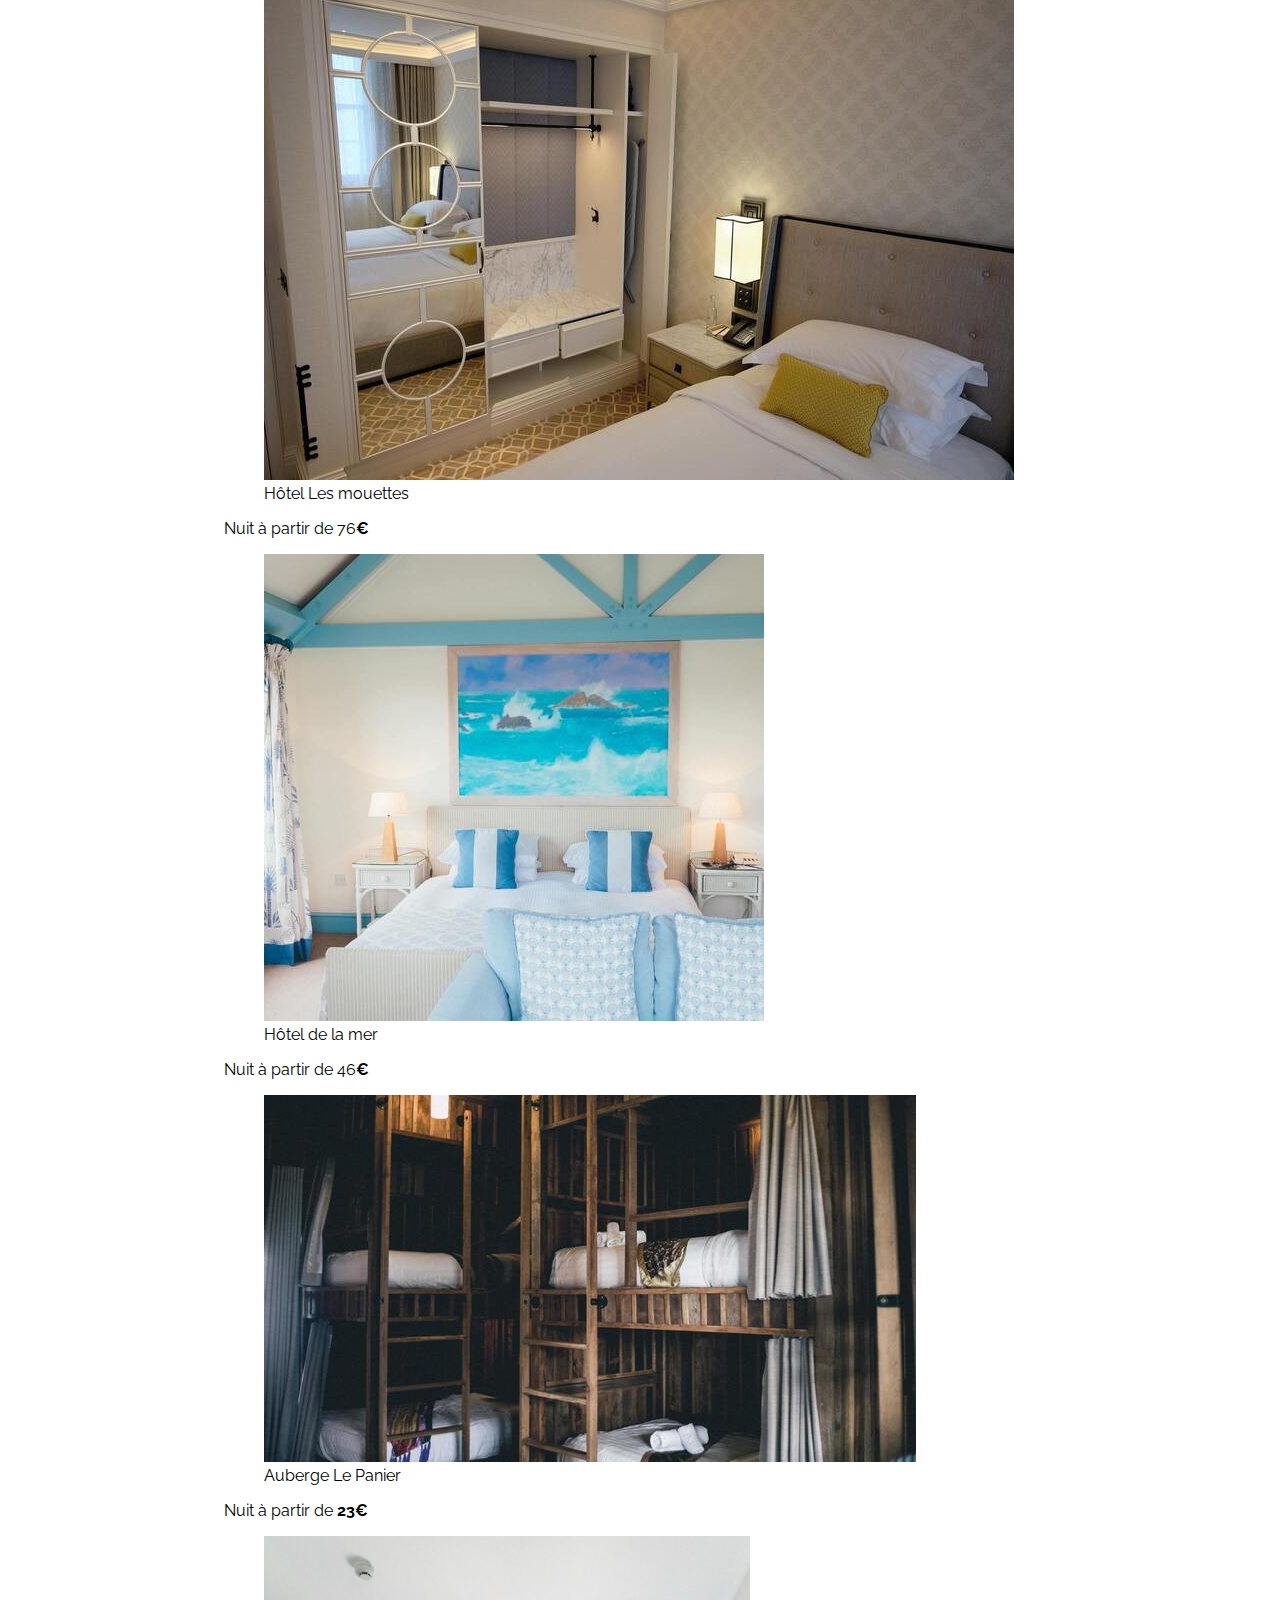
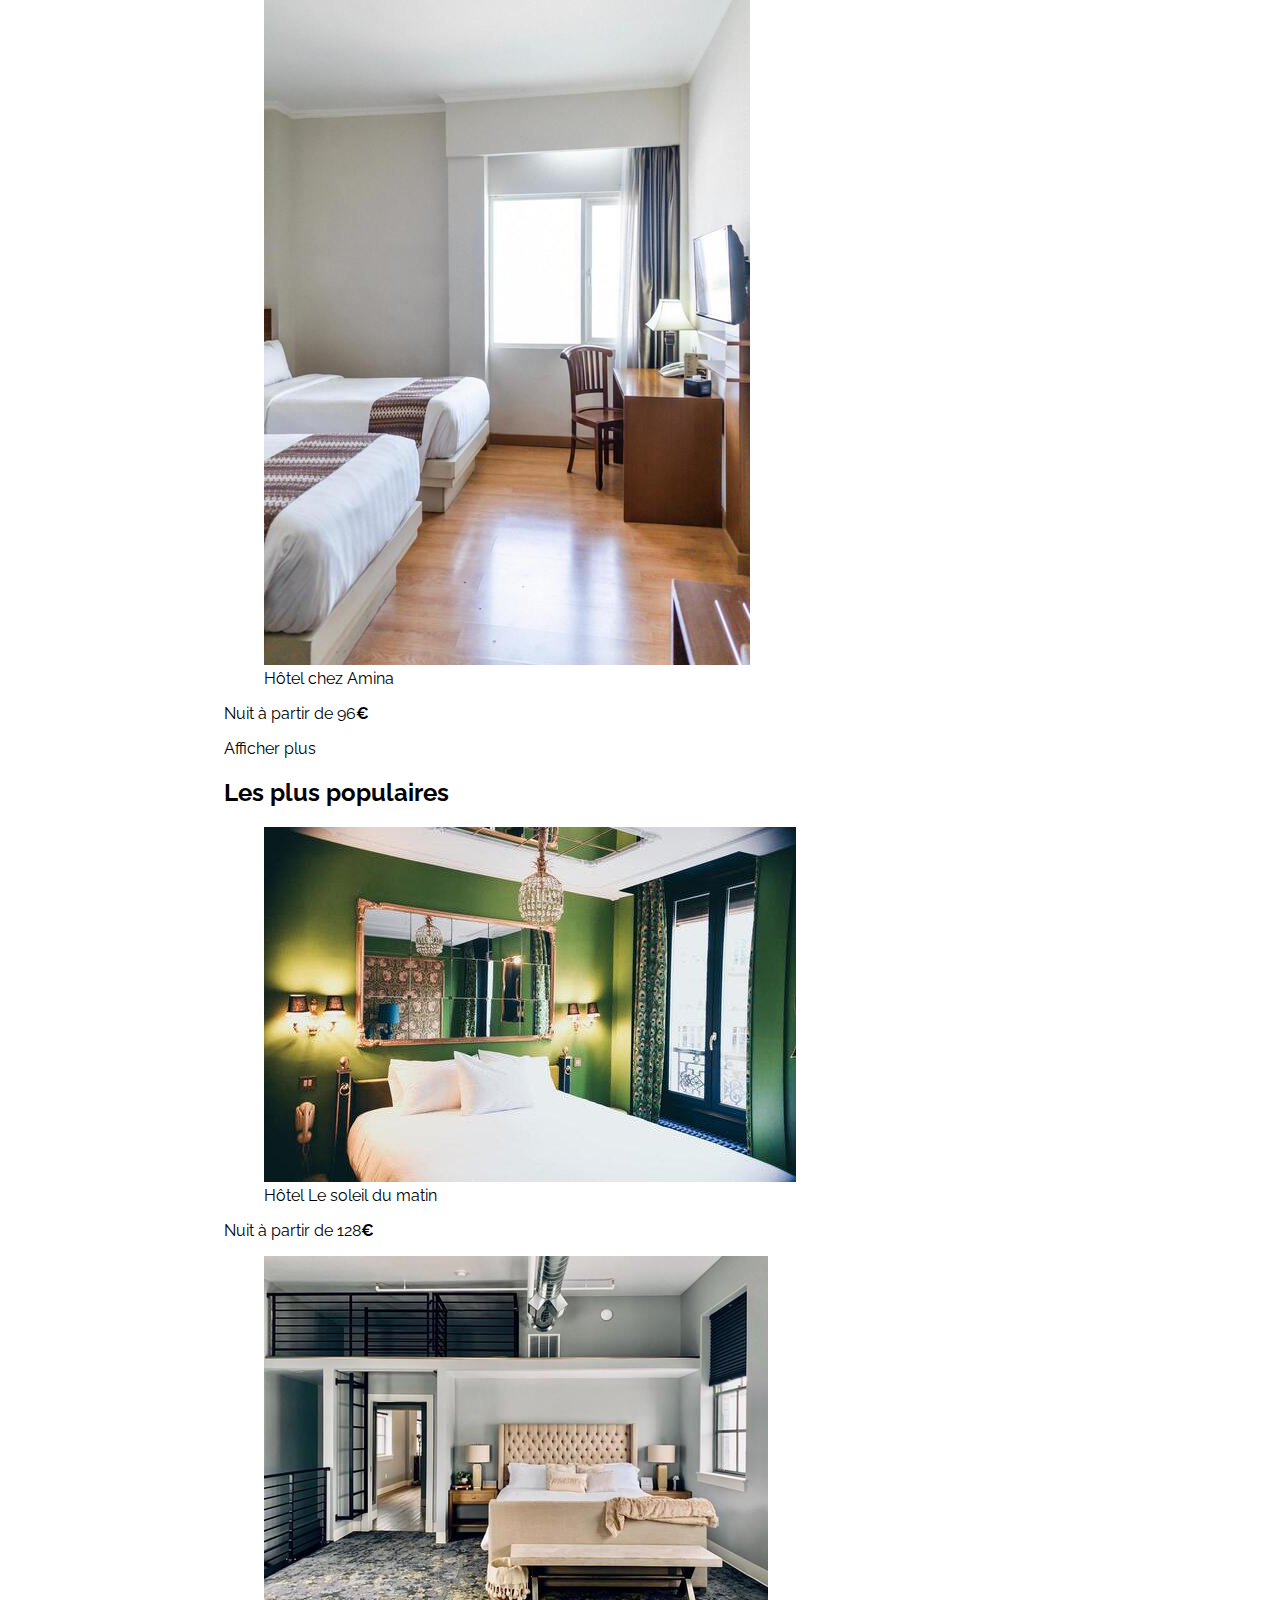
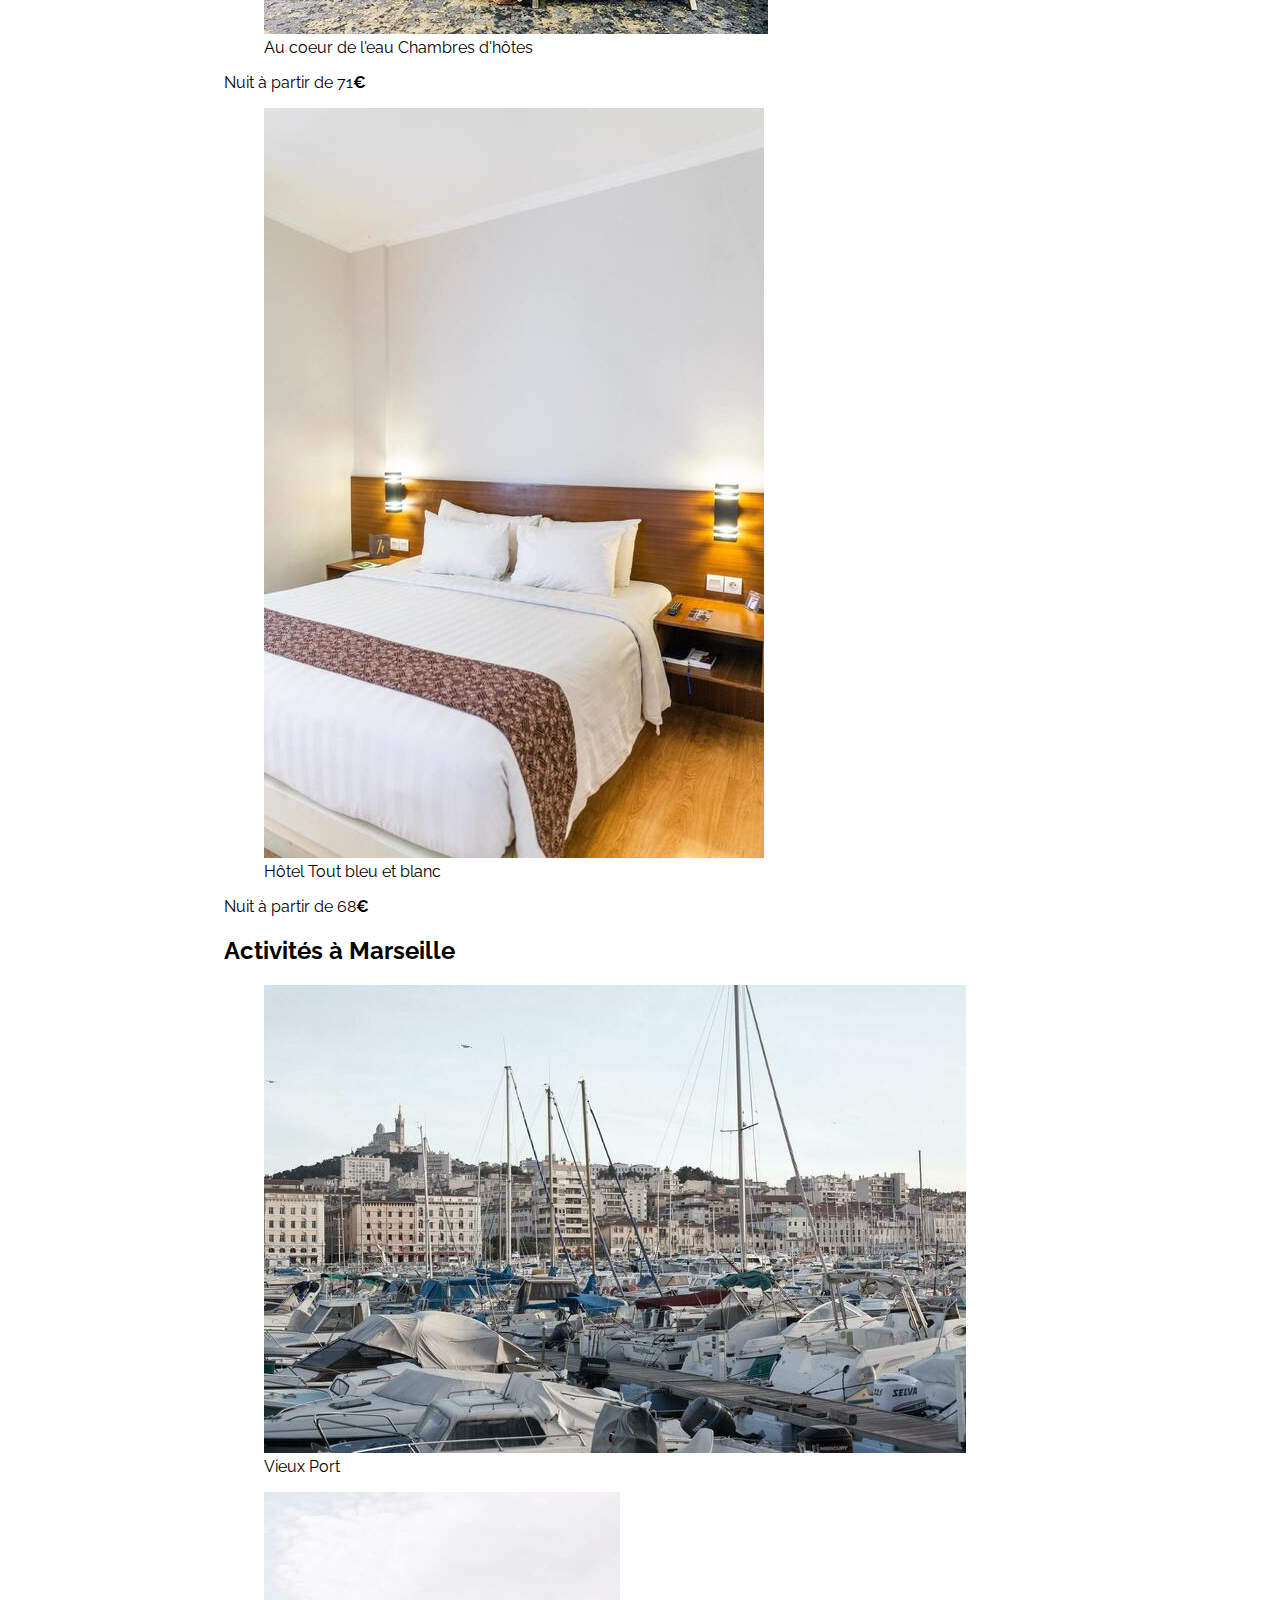
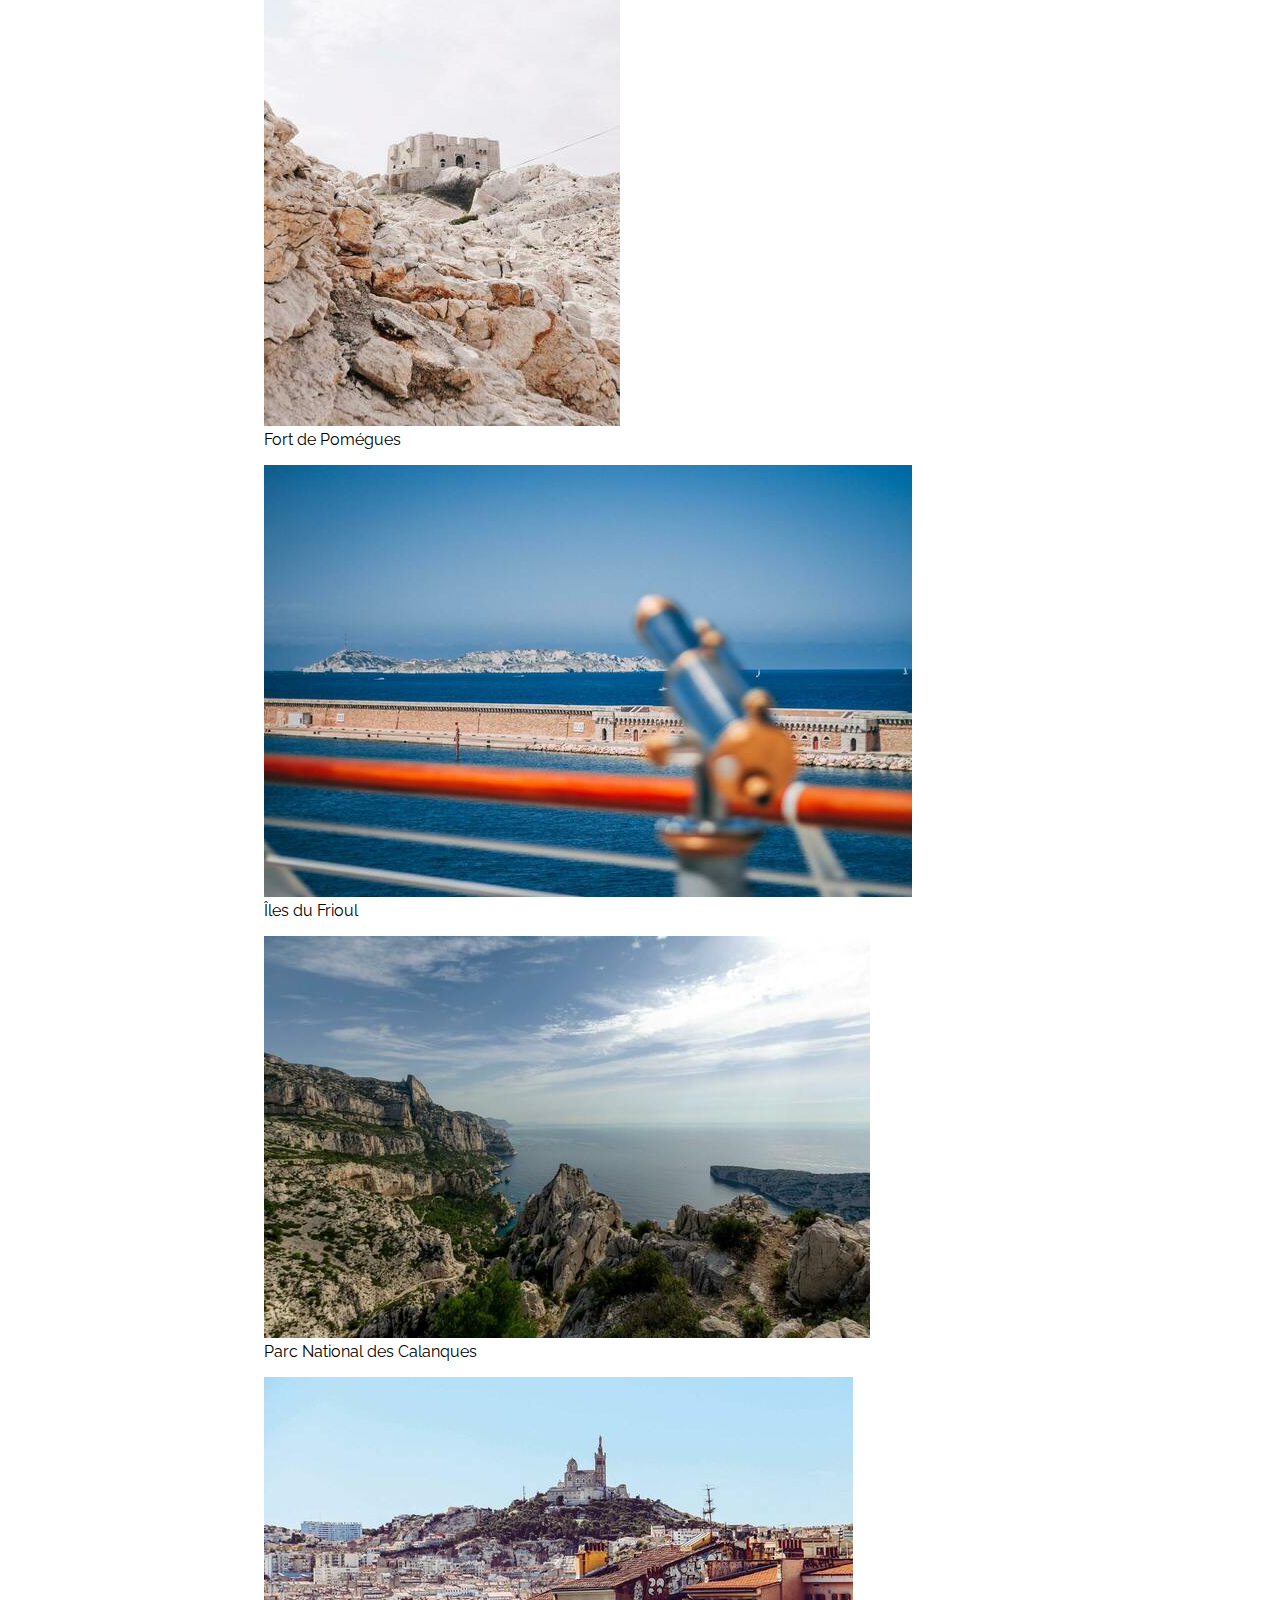
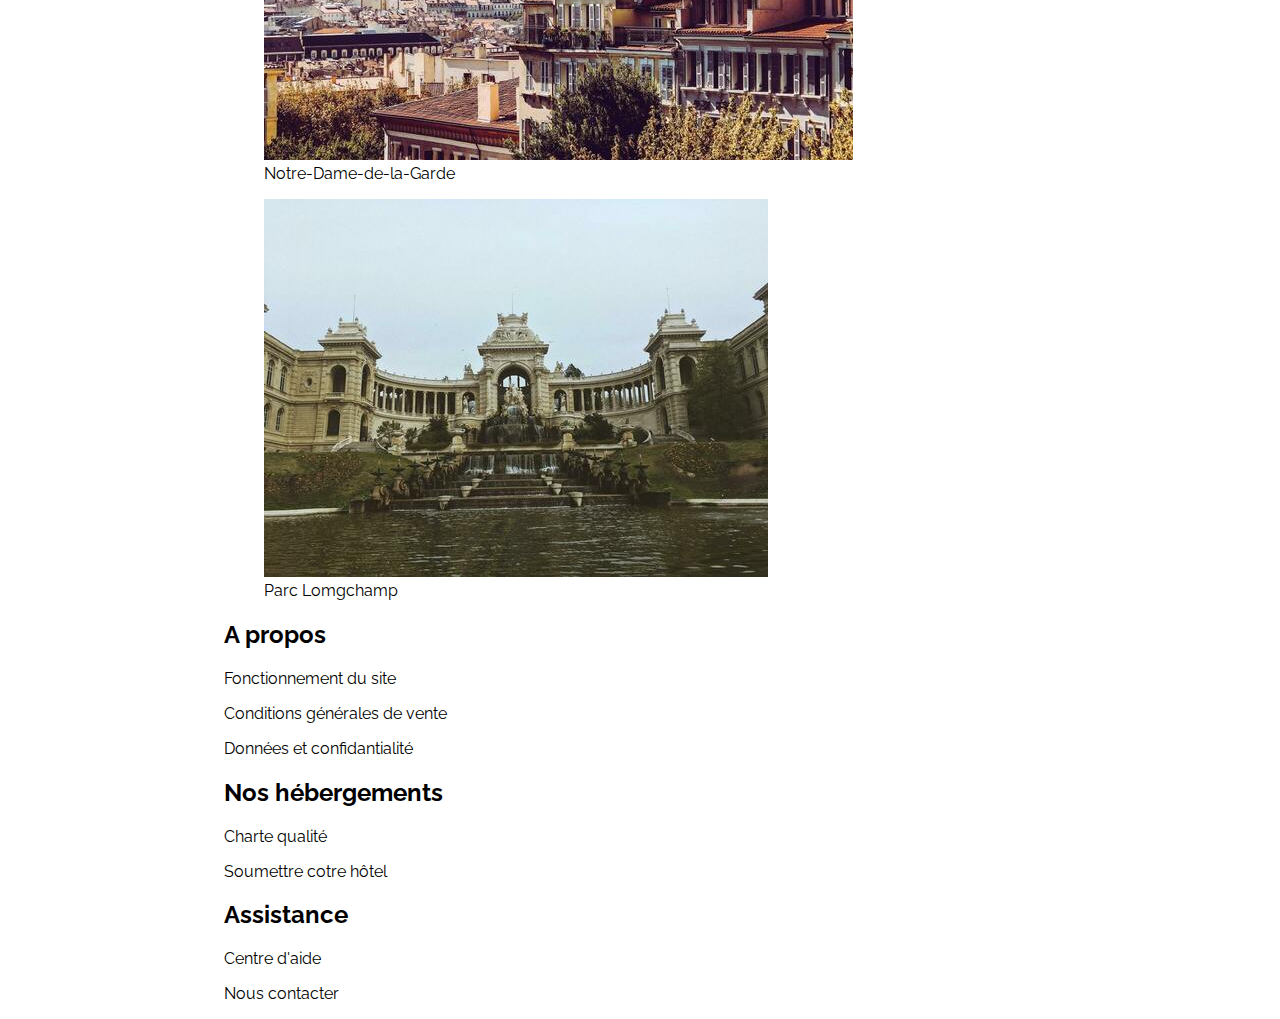
==== commit a5ed4490: "HTML valider par w3" ====
--- a/booki.html
+++ b/booki.html
@@ -1,5 +1,5 @@
 <!DOCTYPE html>
-<html>
+<html lang="fr">
 	
 	<head>
 		<meta charset="utf-8">
@@ -17,7 +17,7 @@
         <header>
 			<div id="logo">
 				<div >	
-					<img src="images/logo/Booki.png" />
+					<img src="images/logo/Booki.png" alt="Le logo de Booki"/>
 				</div>	
 			</div>
 			<nav>
@@ -33,7 +33,7 @@
 			<p id="complement_h1">En plain centre ville ou en pleine nature</p>
 
 			<form method="post" action="#">
-					<label class="element_form" for="ville"><i class="fa-solid fa-location-dot"></i></label>
+					<label class="element_form" for="ville"><i class="fa-solid fa-location-dot fa-lg"></i></label>
 					<input class="element_form" type="search" name="Recherche" id="ville" placeholder="Marseille, France"/>
 					<input class="element_form" type="submit" value="Rechercher" />
 			</form>
@@ -84,7 +84,7 @@
 
 		</section>
 
-		<section id="hébergements">
+		<div id="hébergements">
 
 			<section id="tout_les_hébergements">
 
@@ -93,20 +93,20 @@
 				<div>
 
 					<a href="#">
-					<article>
-						<figure> <!--balise "figure" ou mettre "img" dans div et "Auberge de La Cannebière" en h3 dans autre div?-->
-							<img src="images/hebergements/la_cannebière.jpg" alt="Photo d'une chambre de l'auberge La Cannebière" />
-							<figcaption>Auberge de La Cannebière</figcaption> 
-						</figure>
-						<div>
-							<p>Nuit à partir de <strong>25€</strong></p>
-							<i class="fa-solid fa-star"></i>
-						</div>
-					</article>
-					</a>
-
-					<a href="#">
-						<article>
+						<div>
+							<figure> <!--balise "figure" ou mettre "img" dans div et "Auberge de La Cannebière" en h3 dans autre div?-->
+								<img src="images/hebergements/la_cannebière.jpg" alt="Photo d'une chambre de l'auberge La Cannebière" />
+								<figcaption>Auberge de La Cannebière</figcaption> 
+							</figure>
+							<div>
+								<p>Nuit à partir de <strong>25€</strong></p>
+								<i class="fa-solid fa-star"></i>
+							</div>
+						</div>
+					</a>
+
+					<a href="#">
+						<div>
 							<figure> 
 								<img src="images/hebergements/hotel_du_port.jpg" alt="Photo d'une chambre de l'hôtel du port" />
 								<figcaption>Hôtel du port</figcaption> 
@@ -115,11 +115,11 @@
 								<p>Nuit à partir de 52<strong>€</strong></p>
 								<i class="fa-solid fa-star"></i>
 							</div>
-						</article>
-					</a>
-
-					<a href="#">
-						<article>
+						</div>
+					</a>
+
+					<a href="#">
+						<div>
 							<figure> 
 								<img src="images/hebergements/les_mouettes.jpg" alt="Photo d'une chambre de l'hôtel Les mouettes" />
 								<figcaption>Hôtel Les mouettes</figcaption> 
@@ -129,11 +129,11 @@
 								<i class="fa-solid fa-star"></i>
 							</div>
 
-						</article>
-					</a>
-
-					<a href="#">
-						<article>
+						</div>
+					</a>
+
+					<a href="#">
+						<div>
 							<figure> 
 								<img src="images/hebergements/hotel_de_la_mer.jpg" alt="Photo d'une chambre de l'hôtel de la mer" />
 								<figcaption>Hôtel de la mer</figcaption> 
@@ -142,11 +142,11 @@
 								<p>Nuit à partir de 46<strong>€</strong></p>
 								<i class="fa-solid fa-star"></i>
 							</div>
-						</article>
-					</a>
-
-					<a href="#">
-						<article>
+						</div>
+					</a>
+
+					<a href="#">
+						<div>
 							<figure> 
 								<img src="images/hebergements/le_panier.jpg" alt="Photo d'une chambre de l'auberge Le Panier" />
 								<figcaption>Auberge Le Panier</figcaption> 
@@ -155,11 +155,11 @@
 								<p>Nuit à partir de <strong>23€</strong></p>
 								<i class="fa-solid fa-star"></i>
 							</div>
-						</article>
-					</a>
-
-					<a href="#">
-						<article>
+						</div>
+					</a>
+
+					<a href="#">
+						<div>
 							<figure> 
 								<img src="images/hebergements/hotel_chez_amina.jpg" alt="Photo d'une chambre de l'hôtel chez Amina" />
 								<figcaption>Hôtel chez Amina</figcaption> 
@@ -168,7 +168,7 @@
 								<p>Nuit à partir de 96<strong>€</strong></p>
 								<i class="fa-solid fa-star"></i>
 							</div>
-						</article>
+						</div>
 					</a>
 
 				</div>
@@ -185,7 +185,7 @@
 				</div>
 
 				<a href="#">
-					<article>
+					<div>
 						<figure> 
 							<img src="images/hebergements/le_soleil_du_matin.jpg" alt="Photo d'une chambre de l'hôtel Le soleil du matin" />
 							<figcaption>Hôtel Le soleil du matin</figcaption> 
@@ -194,11 +194,11 @@
 							<p>Nuit à partir de 128<strong>€</strong></p>
 							<i class="fa-solid fa-star"></i>
 						</div>
-					</article>
-				</a>
-
-				<a href="#">
-					<article>
+					</div>
+				</a>
+
+				<a href="#">
+					<div>
 						<figure> 
 							<img src="images/hebergements/au_coeur_de_leau.jpg" alt="Photo d'une des chambres d'hôtes Au coeur de l'eau"/>
 							<figcaption>Au coeur de l'eau Chambres d'hôtes</figcaption> 
@@ -207,11 +207,11 @@
 							<p>Nuit à partir de 71<strong>€</strong></p>
 							<i class="fa-solid fa-star"></i>
 						</div>
-					</article>
-				</a>
-
-				<a href="#">
-					<article>
+					</div>
+				</a>
+
+				<a href="#">
+					<div>
 						<figure> 
 							<img src="images/hebergements/tout_bleu_et_blanc.jpg" alt="Photo d'une chambre de l'hôtel Tout bleu et blanc" />
 							<figcaption>Hôtel Tout bleu et blanc</figcaption> 
@@ -220,18 +220,18 @@
 							<p>Nuit à partir de 68<strong>€</strong></p>
 							<i class="fa-solid fa-star"></i>
 						</div>
-					</article>
-				</a>
-
-			</section>
-
-		</section>
+					</div>
+				</a>
+
+			</section>
+
+		</div>
 
 		<section id="activités">
 
 			<h2>Activités à Marseille</h2>
 
-			<section>
+			<div>
 
 				<a href="#">
 					<figure>
@@ -275,7 +275,7 @@
 					</figure>
 				</a>
 
-			</section>
+			</div>
 
 		</section>
 
--- a/css/desktop.css
+++ b/css/desktop.css
@@ -1,4 +1,5 @@
 /* ----- Body ----- */
+
 
 
 body {
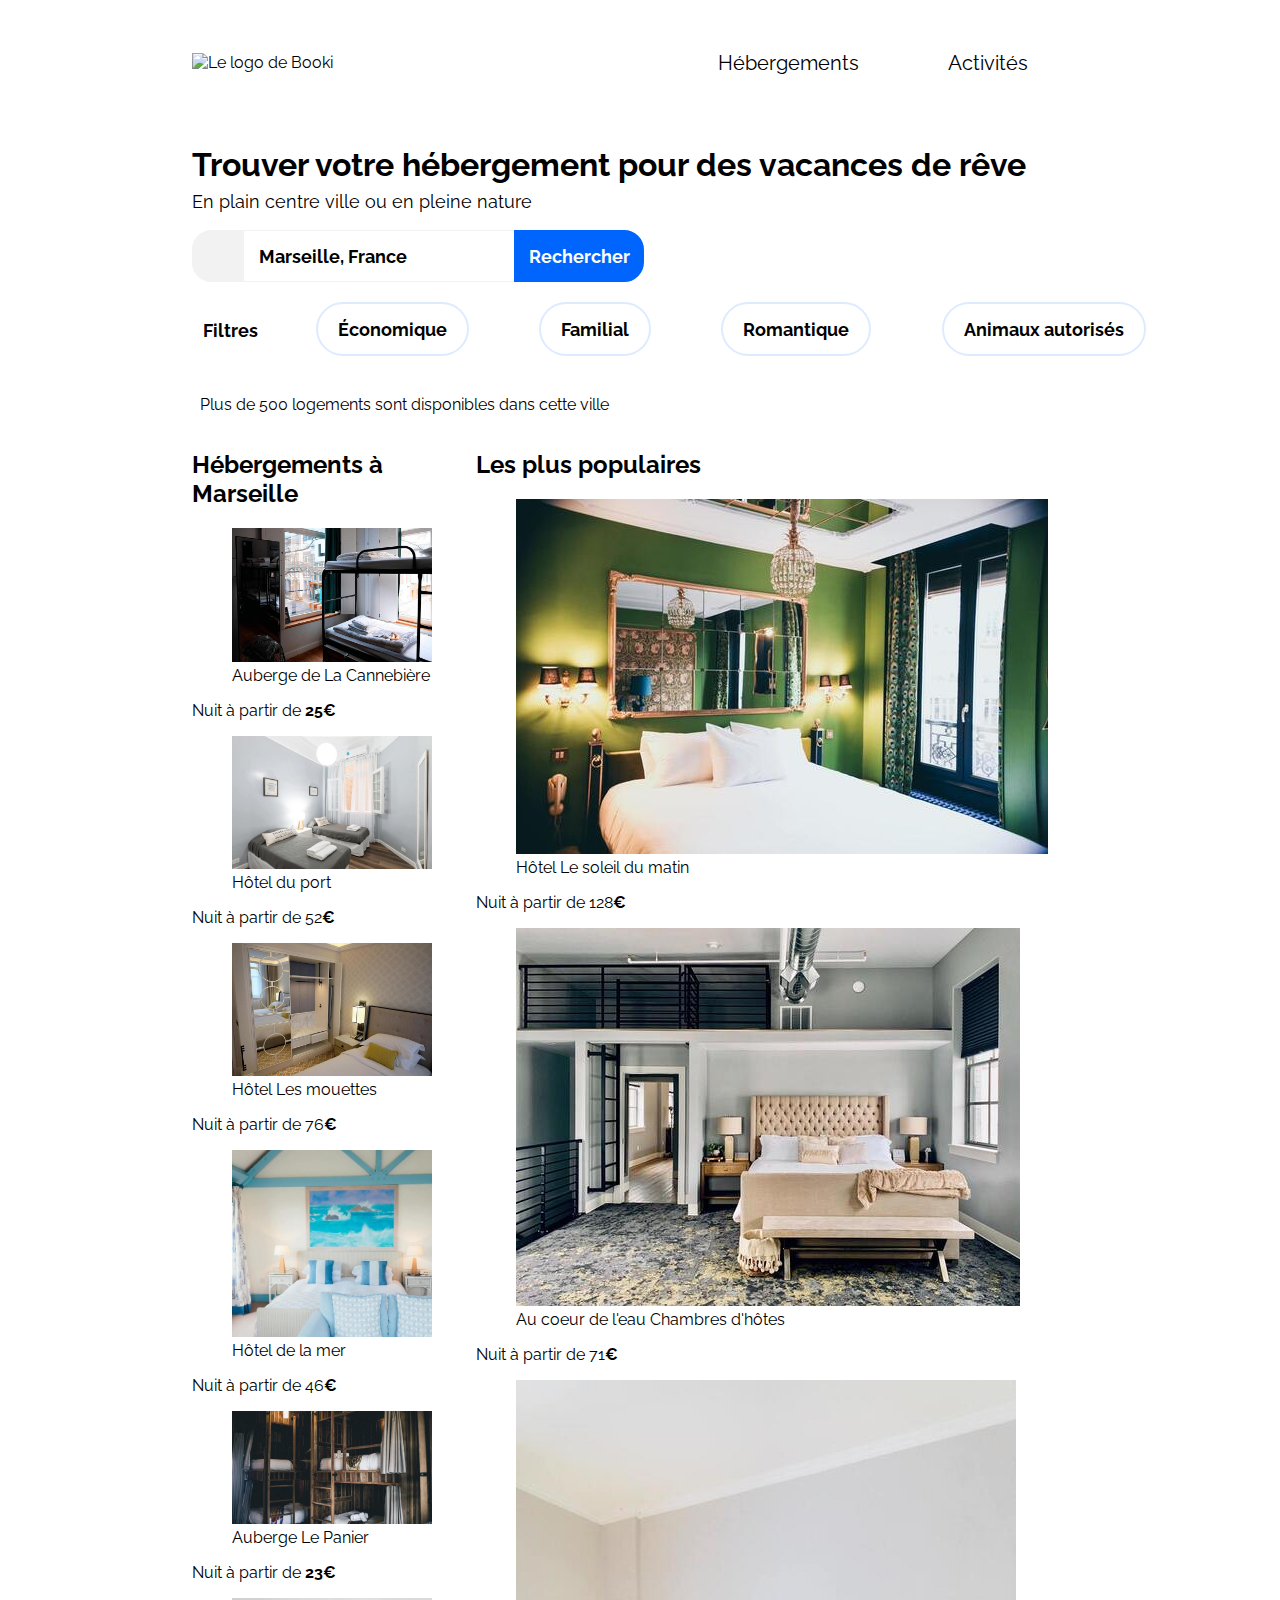
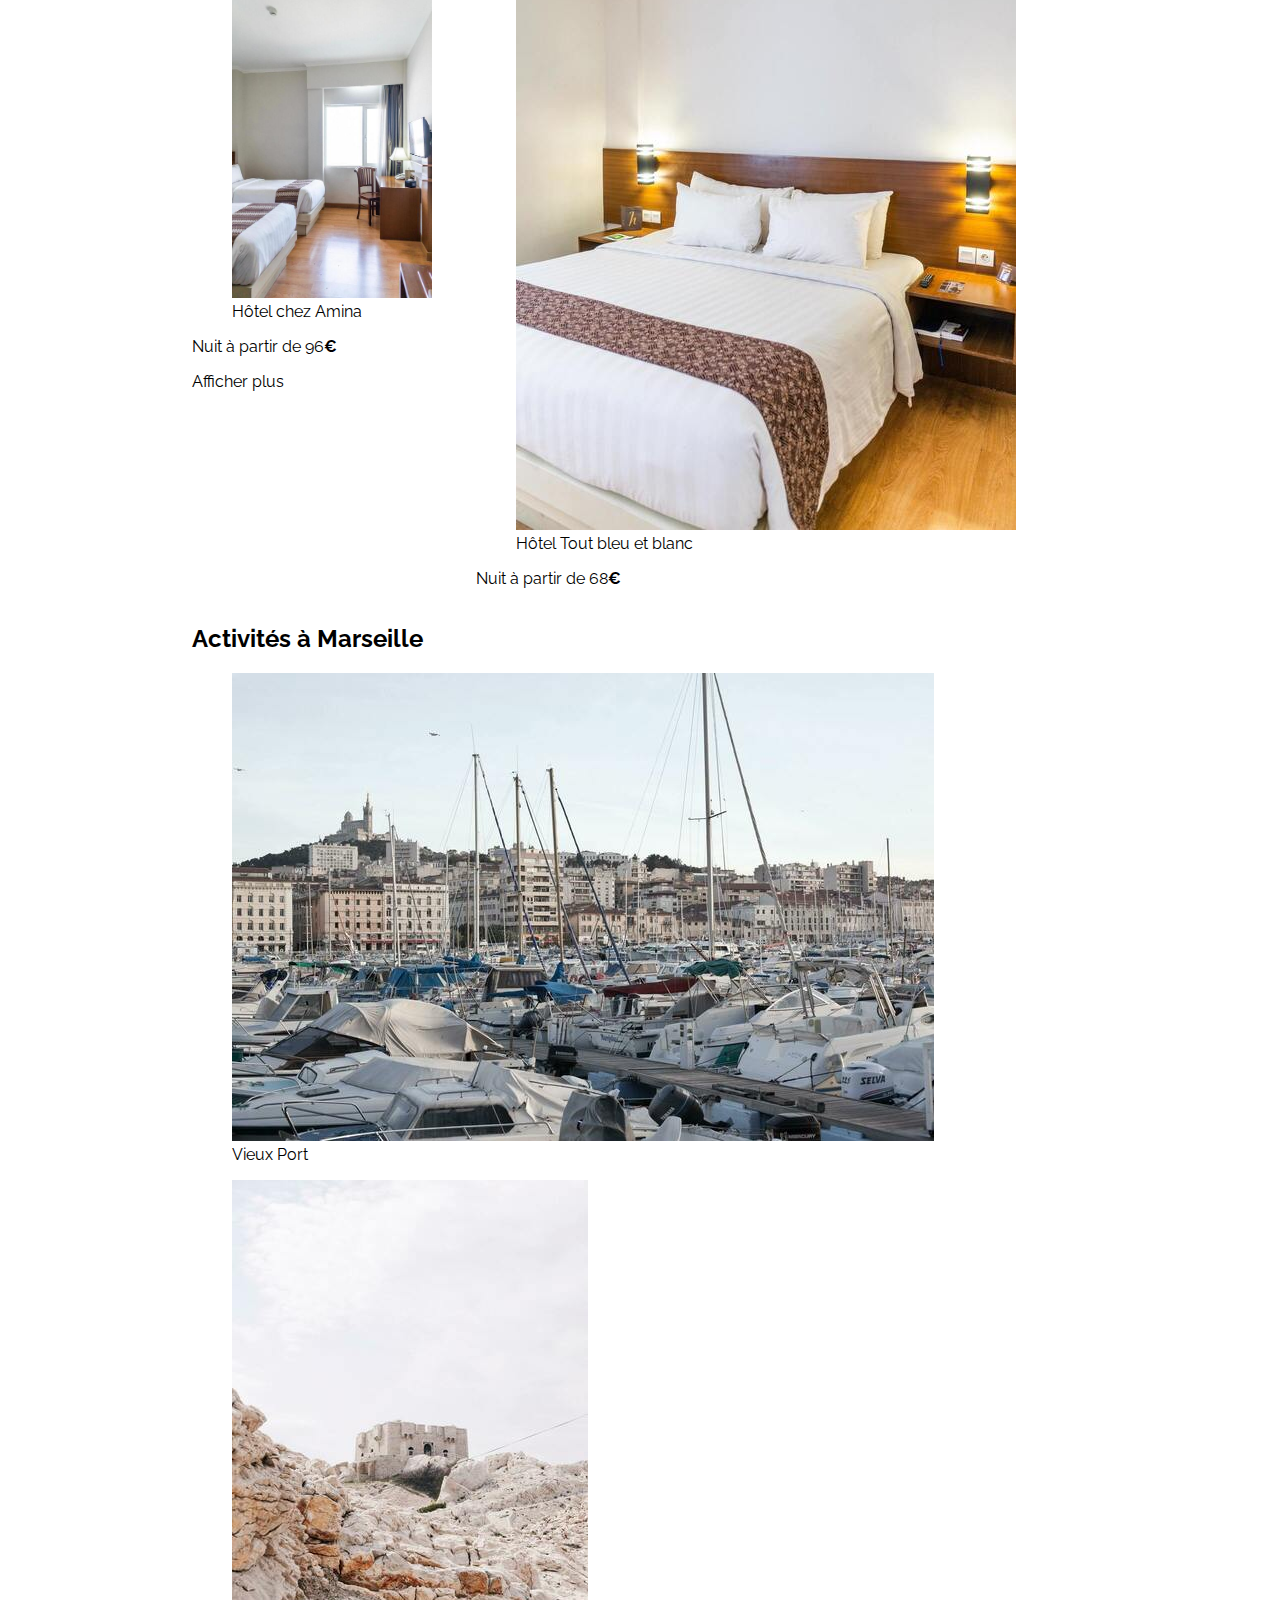
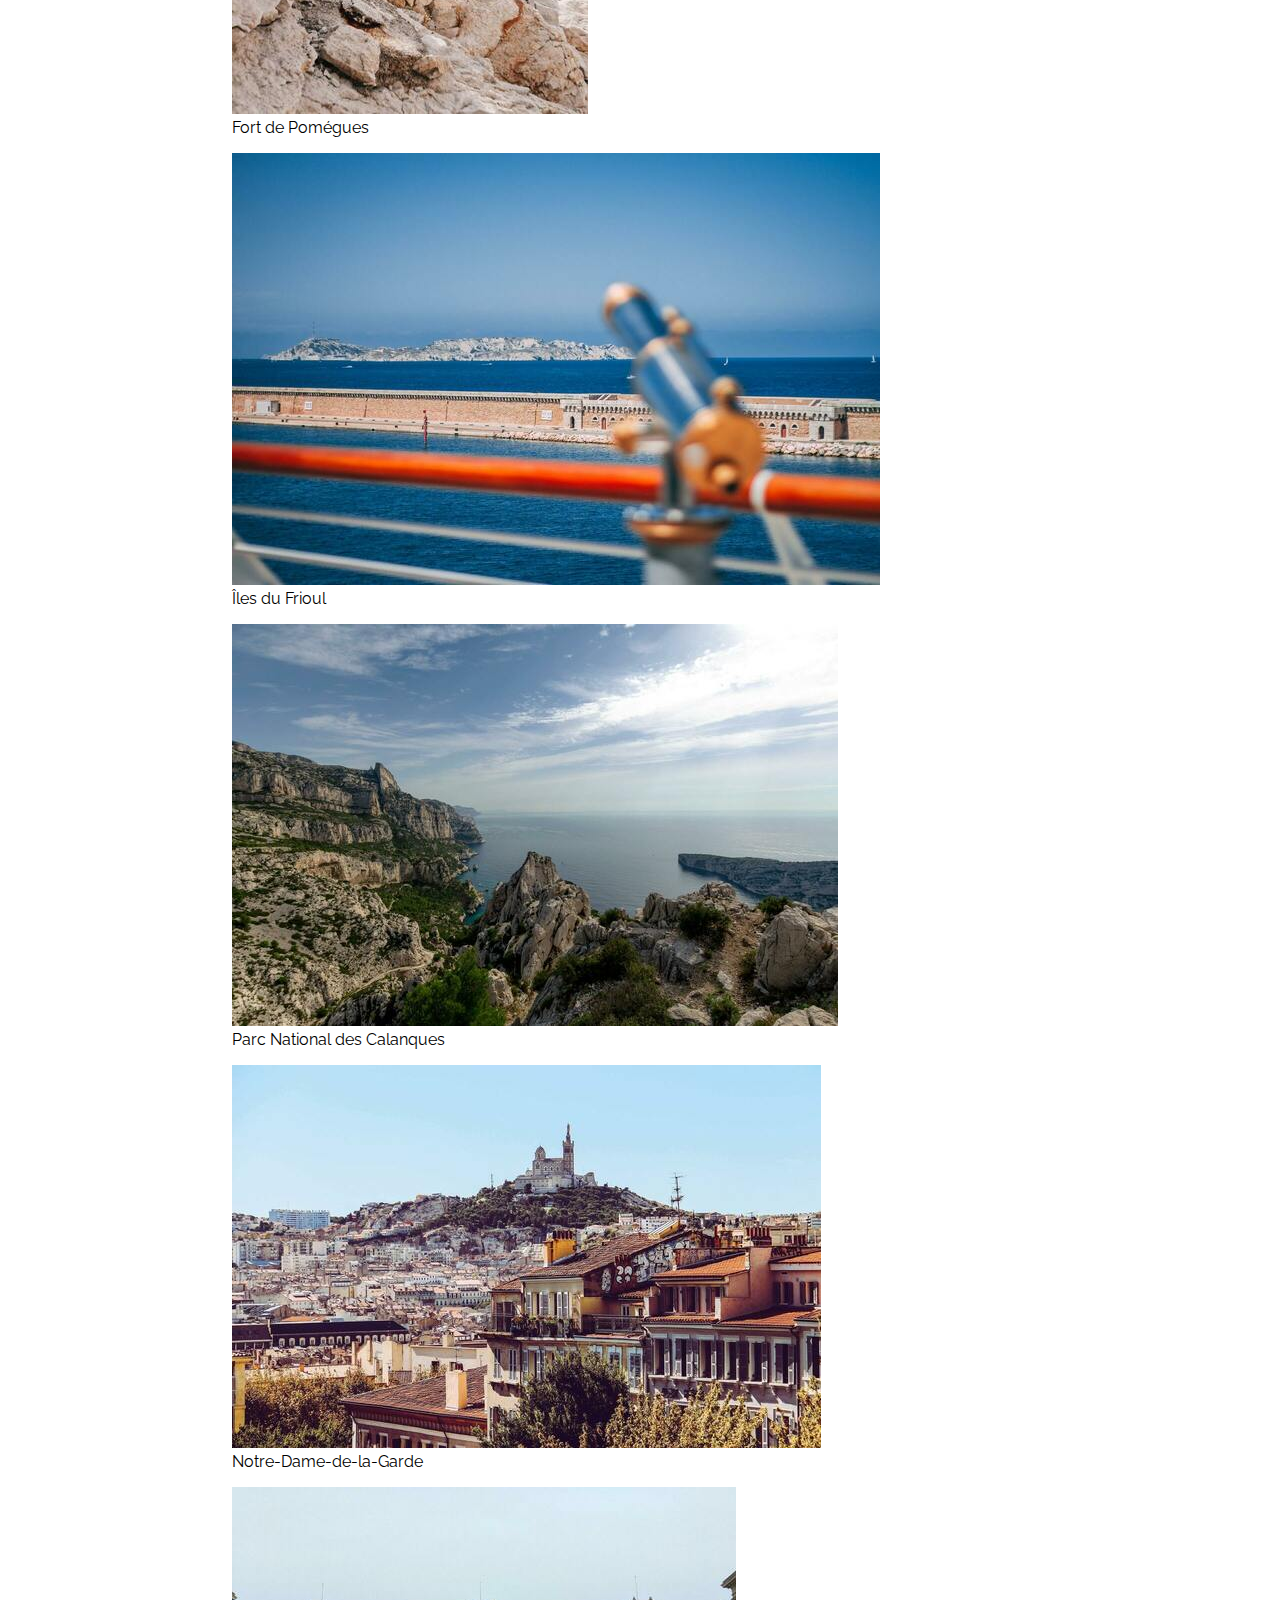
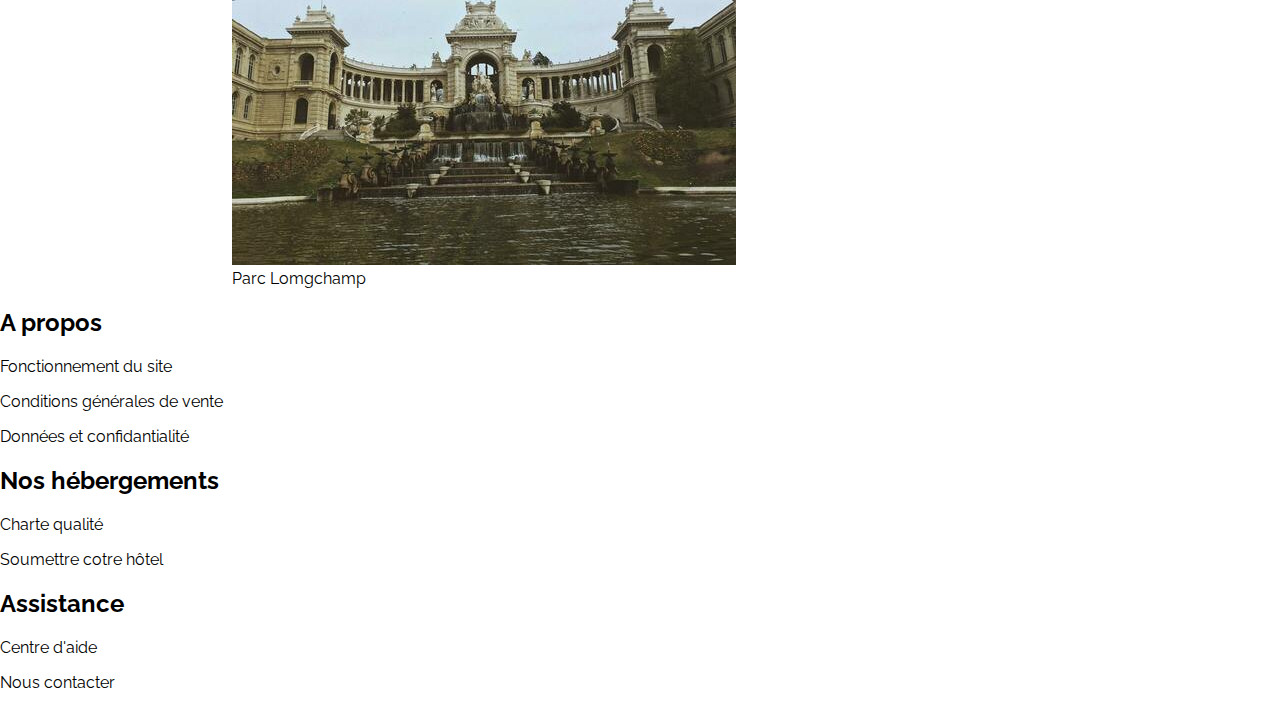
==== commit a4129b88: "Ajout du fichier smartphone.css, header pour smartphone fait" ====
--- a/booki.html
+++ b/booki.html
@@ -4,6 +4,7 @@
 	<head>
 		<meta charset="utf-8">
 		<link rel="stylesheet" type="text/css" href="css/desktop.css">
+		<link rel="stylesheet" type="text/css" media="screen and (max-width: 768px)" href="css/smartphone.css">
 		<script src="https://kit.fontawesome.com/2097049bf6.js" crossorigin="anonymous"></script>
 		<!-- font -->
 		<link rel="preconnect" href="https://fonts.googleapis.com">
@@ -28,91 +29,174 @@
 			</nav>
 		</header>
 
-		<section id="section_recherche">
-			<h1>Trouver votre hébergement pour des vacances de rêve</h1>
-			<p id="complement_h1">En plain centre ville ou en pleine nature</p>
-
-			<form method="post" action="#">
-					<label class="element_form" for="ville"><i class="fa-solid fa-location-dot fa-lg"></i></label>
-					<input class="element_form" type="search" name="Recherche" id="ville" placeholder="Marseille, France"/>
-					<input class="element_form" type="submit" value="Rechercher" />
-			</form>
-
-			<div id="section_filtres">
-				<p id="filtres">Filtres</p>
-				<div id="tout_les_filtres">
-
-					<div class="element_filtre">
-						<div class="fa-stack">
-							<i class="fa-solid fa-circle fa-stack-2x"></i>
-							<i class="fa-solid fa-money-bill-wave fa-stack-1x fa-inverse"></i>
-						</div>	
-						<p>Économique</p>
+		<main>
+			<section id="section_recherche" class="body_width">
+				<h1>Trouver votre hébergement pour des vacances de rêve</h1>
+				<p id="complement_h1">En plain centre ville ou en pleine nature</p>
+
+				<form method="post" action="#">
+						<label class="element_form" for="ville"><i class="fa-solid fa-location-dot fa-lg"></i></label>
+						<input class="element_form" type="search" name="Recherche" id="ville" placeholder="Marseille, France"/>
+						<input class="element_form" type="submit" value="Rechercher" />
+				</form>
+
+				<div id="section_filtres">
+					<p>Filtres</p>
+					<div id="tout_les_filtres">
+
+						<a href="#" class="filtre">
+							<span class="fa-stack custom">
+								<i class="fa-solid fa-circle fa-stack-2x cercle_icon"></i>
+								<i class="fa-solid fa-money-bill-wave fa-stack-1x icon_filtre"></i>
+							</span>
+							<p class="text_filtre">Économique</p>
+						</a>
+								
+						<a href="#" class="filtre">
+							<span class="fa-stack custom">
+								<i class="fa-solid fa-circle fa-stack-2x cercle_icon"></i>
+								<i class="fa-solid fa-child-reaching fa-stack-1x icon_filtre"></i>
+							</span>
+							<p class="text_filtre">Familial</p>
+						</a>
+								
+						<a href="#" class="filtre">
+							<span class="fa-stack custom">
+								<i class="fa-solid fa-circle fa-stack-2x cercle_icon"></i>
+								<i class="fa-solid fa-heart fa-stack-1x icon_filtre"></i>
+							</span>
+							<p class="text_filtre">Romantique</p>
+						</a>
+								
+						<a href="#" class="filtre">
+							<span class="fa-stack custom">
+								<i class="fa-solid fa-circle fa-stack-2x cercle_icon"></i>
+								<i class="fa-solid fa-dog fa-stack-1x icon_filtre"></i>
+							</span>
+							<p class="text_filtre">Animaux autorisés</p>
+						</a>
+						
 					</div>
-
-					<div class="element_filtre">
-						<div class="fa-stack">
-							<i class="fa-solid fa-circle fa-stack-2x"></i>
-							<i class="fa-solid fa-child-reaching fa-stack-1x fa-inverse"></i>
-						</div>
-						<p>Familial</p>
+				</div>
+
+				<div id="section_info">
+					<span class="fa-stack" style="vertical-align: top;">
+						<i class="fa-regular fa-circle fa-stack-2x cercle_info"></i>
+						<i class="fa-solid fa-info fa-stack-1x"></i>
+					</span>
+					<p>Plus de 500 logements sont disponibles dans cette ville</p>
+				</div>
+
+			</section>
+
+			<div id="hebergements" class="body_width">
+
+				<section id="tout_les_hébergements">
+
+					<h2>Hébergements à Marseille</h2>
+
+					<div>
+
+						<a href="#">
+							<div>
+								<figure> <!--balise "figure" ou mettre "img" dans div et "Auberge de La Cannebière" en h3 dans autre div?-->
+									<img class="img_hebergement" src="images/hebergements/la_cannebière.jpg" alt="Photo d'une chambre de l'auberge La Cannebière" />
+									<figcaption>Auberge de La Cannebière</figcaption> 
+								</figure>
+								<div>
+									<p>Nuit à partir de <strong>25€</strong></p>
+									<i class="fa-solid fa-star"></i>
+								</div>
+							</div>
+						</a>
+
+						<a href="#">
+							<div>
+								<figure> 
+									<img class="img_hebergement" src="images/hebergements/hotel_du_port.jpg" alt="Photo d'une chambre de l'hôtel du port" />
+									<figcaption>Hôtel du port</figcaption> 
+								</figure>
+								<div>
+									<p>Nuit à partir de 52<strong>€</strong></p>
+									<i class="fa-solid fa-star"></i>
+								</div>
+							</div>
+						</a>
+
+						<a href="#">
+							<div>
+								<figure> 
+									<img class="img_hebergement" src="images/hebergements/les_mouettes.jpg" alt="Photo d'une chambre de l'hôtel Les mouettes" />
+									<figcaption>Hôtel Les mouettes</figcaption> 
+								</figure>
+								<div>
+									<p>Nuit à partir de 76<strong>€</strong></p>
+									<i class="fa-solid fa-star"></i>
+								</div>
+
+							</div>
+						</a>
+
+						<a href="#">
+							<div>
+								<figure> 
+									<img class="img_hebergement" src="images/hebergements/hotel_de_la_mer.jpg" alt="Photo d'une chambre de l'hôtel de la mer" />
+									<figcaption>Hôtel de la mer</figcaption> 
+								</figure>
+								<div>
+									<p>Nuit à partir de 46<strong>€</strong></p>
+									<i class="fa-solid fa-star"></i>
+								</div>
+							</div>
+						</a>
+
+						<a href="#">
+							<div>
+								<figure> 
+									<img class="img_hebergement" src="images/hebergements/le_panier.jpg" alt="Photo d'une chambre de l'auberge Le Panier" />
+									<figcaption>Auberge Le Panier</figcaption> 
+								</figure>
+								<div>
+									<p>Nuit à partir de <strong>23€</strong></p>
+									<i class="fa-solid fa-star"></i>
+								</div>
+							</div>
+						</a>
+
+						<a href="#">
+							<div>
+								<figure> 
+									<img class="img_hebergement" src="images/hebergements/hotel_chez_amina.jpg" alt="Photo d'une chambre de l'hôtel chez Amina" />
+									<figcaption>Hôtel chez Amina</figcaption> 
+								</figure>
+								<div>
+									<p>Nuit à partir de 96<strong>€</strong></p>
+									<i class="fa-solid fa-star"></i>
+								</div>
+							</div>
+						</a>
+
 					</div>
 
-					<div class="element_filtre">
-						<div class="fa-stack">
-							<i class="fa-solid fa-circle fa-stack-2x"></i>
-							<i class="fa-solid fa-heart fa-stack-1x fa-inverse"></i>
-						</div>
-						<p>Romantique</p>
+					<a href="#">Afficher plus</a>
+
+				</section>
+
+				<section id="plus_populaires">
+
+					<div>
+						<h2>Les plus populaires</h2>
+						<i class="fa-solid fa-star"></i>
 					</div>
-
-					<div class="element_filtre">
-						<div class="fa-stack">
-							<i class="fa-solid fa-circle fa-stack-2x"></i>
-							<i class="fa-solid fa-dog fa-stack-1x fa-inverse"></i>
-						</div>
-						<p>Animaux autorisés</p>
-					</div>
-
-				</div>
-			</div>
-
-			<div>
-				<i class="fa-solid fa-info"></i>
-				<p>Plus de 500 logements sont disponibles dans cette ville</p>
-			</div>
-
-		</section>
-
-		<div id="hébergements">
-
-			<section id="tout_les_hébergements">
-
-				<h2>Hébergements à Marseille</h2>
-
-				<div>
-
-					<a href="#">
-						<div>
-							<figure> <!--balise "figure" ou mettre "img" dans div et "Auberge de La Cannebière" en h3 dans autre div?-->
-								<img src="images/hebergements/la_cannebière.jpg" alt="Photo d'une chambre de l'auberge La Cannebière" />
-								<figcaption>Auberge de La Cannebière</figcaption> 
-							</figure>
-							<div>
-								<p>Nuit à partir de <strong>25€</strong></p>
-								<i class="fa-solid fa-star"></i>
-							</div>
-						</div>
-					</a>
 
 					<a href="#">
 						<div>
 							<figure> 
-								<img src="images/hebergements/hotel_du_port.jpg" alt="Photo d'une chambre de l'hôtel du port" />
-								<figcaption>Hôtel du port</figcaption> 
+								<img src="images/hebergements/le_soleil_du_matin.jpg" alt="Photo d'une chambre de l'hôtel Le soleil du matin" />
+								<figcaption>Hôtel Le soleil du matin</figcaption> 
 							</figure>
 							<div>
-								<p>Nuit à partir de 52<strong>€</strong></p>
+								<p>Nuit à partir de 128<strong>€</strong></p>
 								<i class="fa-solid fa-star"></i>
 							</div>
 						</div>
@@ -121,163 +205,85 @@
 					<a href="#">
 						<div>
 							<figure> 
-								<img src="images/hebergements/les_mouettes.jpg" alt="Photo d'une chambre de l'hôtel Les mouettes" />
-								<figcaption>Hôtel Les mouettes</figcaption> 
+								<img src="images/hebergements/au_coeur_de_leau.jpg" alt="Photo d'une des chambres d'hôtes Au coeur de l'eau"/>
+								<figcaption>Au coeur de l'eau Chambres d'hôtes</figcaption> 
 							</figure>
 							<div>
-								<p>Nuit à partir de 76<strong>€</strong></p>
+								<p>Nuit à partir de 71<strong>€</strong></p>
 								<i class="fa-solid fa-star"></i>
 							</div>
-
 						</div>
 					</a>
 
 					<a href="#">
 						<div>
 							<figure> 
-								<img src="images/hebergements/hotel_de_la_mer.jpg" alt="Photo d'une chambre de l'hôtel de la mer" />
-								<figcaption>Hôtel de la mer</figcaption> 
+								<img src="images/hebergements/tout_bleu_et_blanc.jpg" alt="Photo d'une chambre de l'hôtel Tout bleu et blanc" />
+								<figcaption>Hôtel Tout bleu et blanc</figcaption> 
 							</figure>
 							<div>
-								<p>Nuit à partir de 46<strong>€</strong></p>
+								<p>Nuit à partir de 68<strong>€</strong></p>
 								<i class="fa-solid fa-star"></i>
 							</div>
 						</div>
 					</a>
 
-					<a href="#">
-						<div>
-							<figure> 
-								<img src="images/hebergements/le_panier.jpg" alt="Photo d'une chambre de l'auberge Le Panier" />
-								<figcaption>Auberge Le Panier</figcaption> 
-							</figure>
-							<div>
-								<p>Nuit à partir de <strong>23€</strong></p>
-								<i class="fa-solid fa-star"></i>
-							</div>
-						</div>
-					</a>
-
-					<a href="#">
-						<div>
-							<figure> 
-								<img src="images/hebergements/hotel_chez_amina.jpg" alt="Photo d'une chambre de l'hôtel chez Amina" />
-								<figcaption>Hôtel chez Amina</figcaption> 
-							</figure>
-							<div>
-								<p>Nuit à partir de 96<strong>€</strong></p>
-								<i class="fa-solid fa-star"></i>
-							</div>
-						</div>
+				</section>
+
+			</div>
+
+			<section id="activités" class="body_width">
+
+				<h2>Activités à Marseille</h2>
+
+				<div>
+
+					<a href="#">
+						<figure>
+							<img src="images/activites/vieux_port.jpg" alt="Photo du Vieux Port"/>
+							<figcaption>Vieux Port</figcaption>
+						</figure>
+					</a>
+
+					<a href="#">
+						<figure>
+							<img src="images/activites/fort_de_pomegues.jpg" alt="Photo du fort de Pomégues"/>
+							<figcaption>Fort de Pomégues</figcaption>
+						</figure>
+					</a>
+
+					<a href="#">
+						<figure>
+							<img src="images/activites/iles_du_frioul.jpg" alt="Photo des îles du Frioul"/>
+							<figcaption>Îles du Frioul</figcaption>
+						</figure>
+					</a>
+
+					<a href="#">
+						<figure>
+							<img src="images/activites/parc_national_des_calanques.jpg" alt="Photo du Parc National des Calanques"/>
+							<figcaption>Parc National des Calanques</figcaption>
+						</figure>
+					</a>
+
+					<a href="#">
+						<figure>
+							<img src="images/activites/notre_dame_de_la_garde.jpg" alt="Photo de Notre-Dame-de-la-Garde"/>
+							<figcaption>Notre-Dame-de-la-Garde</figcaption>
+						</figure>
+					</a>
+
+					<a href="#">
+						<figure>
+							<img src="images/activites/parc_longchamp.jpg" alt="Photo du Parc Longchamp"/>
+							<figcaption>Parc Lomgchamp</figcaption>
+						</figure>
 					</a>
 
 				</div>
 
-				<a href="#">Afficher plus</a>
-
-			</section>
-
-			<section id="plus_populaires">
-
-				<div>
-					<h2>Les plus populaires</h2>
-					<i class="fa-solid fa-star"></i>
-				</div>
-
-				<a href="#">
-					<div>
-						<figure> 
-							<img src="images/hebergements/le_soleil_du_matin.jpg" alt="Photo d'une chambre de l'hôtel Le soleil du matin" />
-							<figcaption>Hôtel Le soleil du matin</figcaption> 
-						</figure>
-						<div>
-							<p>Nuit à partir de 128<strong>€</strong></p>
-							<i class="fa-solid fa-star"></i>
-						</div>
-					</div>
-				</a>
-
-				<a href="#">
-					<div>
-						<figure> 
-							<img src="images/hebergements/au_coeur_de_leau.jpg" alt="Photo d'une des chambres d'hôtes Au coeur de l'eau"/>
-							<figcaption>Au coeur de l'eau Chambres d'hôtes</figcaption> 
-						</figure>
-						<div>
-							<p>Nuit à partir de 71<strong>€</strong></p>
-							<i class="fa-solid fa-star"></i>
-						</div>
-					</div>
-				</a>
-
-				<a href="#">
-					<div>
-						<figure> 
-							<img src="images/hebergements/tout_bleu_et_blanc.jpg" alt="Photo d'une chambre de l'hôtel Tout bleu et blanc" />
-							<figcaption>Hôtel Tout bleu et blanc</figcaption> 
-						</figure>
-						<div>
-							<p>Nuit à partir de 68<strong>€</strong></p>
-							<i class="fa-solid fa-star"></i>
-						</div>
-					</div>
-				</a>
-
-			</section>
-
-		</div>
-
-		<section id="activités">
-
-			<h2>Activités à Marseille</h2>
-
-			<div>
-
-				<a href="#">
-					<figure>
-						<img src="images/activites/vieux_port.jpg" alt="Photo du Vieux Port"/>
-						<figcaption>Vieux Port</figcaption>
-					</figure>
-				</a>
-
-				<a href="#">
-					<figure>
-						<img src="images/activites/fort_de_pomegues.jpg" alt="Photo du fort de Pomégues"/>
-						<figcaption>Fort de Pomégues</figcaption>
-					</figure>
-				</a>
-
-				<a href="#">
-					<figure>
-						<img src="images/activites/iles_du_frioul.jpg" alt="Photo des îles du Frioul"/>
-						<figcaption>Îles du Frioul</figcaption>
-					</figure>
-				</a>
-
-				<a href="#">
-					<figure>
-						<img src="images/activites/parc_national_des_calanques.jpg" alt="Photo du Parc National des Calanques"/>
-						<figcaption>Parc National des Calanques</figcaption>
-					</figure>
-				</a>
-
-				<a href="#">
-					<figure>
-						<img src="images/activites/notre_dame_de_la_garde.jpg" alt="Photo de Notre-Dame-de-la-Garde"/>
-						<figcaption>Notre-Dame-de-la-Garde</figcaption>
-					</figure>
-				</a>
-
-				<a href="#">
-					<figure>
-						<img src="images/activites/parc_longchamp.jpg" alt="Photo du Parc Longchamp"/>
-						<figcaption>Parc Lomgchamp</figcaption>
-					</figure>
-				</a>
-
-			</div>
-
-		</section>
+			</section>
+		</main>
 
 		<footer>
 
--- a/css/desktop.css
+++ b/css/desktop.css
@@ -1,11 +1,19 @@
-/* ----- Body ----- */
-
-
-
-body {
-    width: 65%;
-    margin: auto;
+/* ---------- Body ---------- */
+
+
+
+* {
     font-family: 'Raleway', sans-serif;
+}
+
+body { 
+    width: 100%; 
+    margin: 0px;
+}
+
+main { 
+    width: 70%;
+    margin: auto; 
 }
 
 a {
@@ -13,18 +21,18 @@
     color: black;
 }
 
-a:hover {
-    color: blue;
-}
-
-/* ----- Header ----- */
+
+
+/* ---------- Header ---------- */
+
 
 
 header{
     display: flex;
     justify-content: space-between; 
     height: 125px;
-
+    width: 70%;
+    margin: auto; 
 }
 
 #logo {
@@ -35,13 +43,12 @@
 #menu { 
     display: flex;
     text-align: center;
-    width: 300px;
+    width: 400px;
     height: 100%;
     margin: 0%;
     padding: 0%;
     list-style-type: none;
     font-size: 20px;
-    
 }
 
 nav li { 
@@ -53,16 +60,20 @@
 
 
 nav li:hover {
-    border-top: 2px blue solid;
+    border-top: 2px #0065FC solid;
     padding-bottom: 2px;
 }
 
 nav li:hover a {
-    color: blue;
-}
-
-
-/* ----- Section Recherche ----- */
+    color: #0065FC;
+}
+
+header a:hover {
+    color: #0065FC;
+}
+
+/* ---------- Section Recherche ---------- */
+
 
 
 h1 {
@@ -73,14 +84,17 @@
     
     font-size: 18px;
 }
+
+
+/* -- Barre de recherche -- */
+
 
 form {
     width: 450px;
     height: 50px;
     display: flex; 
-    border: 2px #f2f2f2 solid;
-    border-radius: 15px;
-    
+    border: 1px #f2f2f2 solid;
+    border-radius: 20px;   
 }
 
 .element_form:nth-child(2) {
@@ -88,53 +102,158 @@
 }
 
 form label { background-color: #f2f2f2;
-    width: 54px;
-    height: 54px;
-    margin-top: -2px;
-    margin-left: -2px;
-    border-radius: 11px 0px 0px 11px;
+    width: 52px;
+    height: 52px;
+    margin-top: -1px;
+    margin-left: -1px;
+    border-radius: 20px 0px 0px 20px;
     display: flex;
     justify-content: center;
-    align-items: center;
+    align-items: center; 
+    cursor: pointer;
+}
+
+.element_form:nth-child(1):hover .fa-location-dot {
+    font-size: 25px;
+}
+
+.fa-location-dot {
+    transition: 0.2s;
 }
 
 input[type=search] {
     width: 200px;
     border: 0px; 
-    margin-top: 4px; 
+    margin-top: 1px; 
+    padding-left: 15px;
+    font-weight: 700;
+    font-size: 18px;
+    
+}
+
+input[type=search]:focus{
+    outline: none;
 }
 
 ::placeholder{
     color: black;
-    font-family: 'Raleway';
+    font-family: 'Raleway'; 
+    font-weight: 700;
+    font-size: 18px;  
+}
+
+input[type=submit] {
+    height: 52px;
+    width: 130px;
+    margin-top: -1px;
+    margin-right: -1px;
+    background-color: #0065FC;
+    border: 4px #0065FC solid;
+    border-radius: 0px 20px 20px 0px;
+    color: white; 
+    font-weight: 700;
+    font-size: 18px;  
+    cursor: pointer;
+}
+
+input[type=submit]:hover{
+    background-color: #0047b3;
+    border-color: #0047b3;
+}
+
+
+/* -- Filtres --*/
+
+
+#section_filtres {
+    display: flex;
+    justify-content: space-around;
+    width: 1000px;
+    margin: 20px 0px 20px 0px;
     font-weight: 700;
     font-size: 18px;
-    padding-left: 10px;
-}
-
-input[type=submit] {
-    height: 54px;
-    width: 130px;
-    margin-top: -2px;
-    margin-right: -2px;
-    background-color: #0065FC;
-    border: 2px #0065FC solid;
-    border-radius: 0px 12px 12px 0px;
-    color: white;
-    font-weight: 700;
-    font-size: 18px;
-    font-family: 'Raleway';
-   
-}
-
-#section_filtres {
-    display: flex;
-}
-    
+}
+
 #tout_les_filtres {
     display: flex;
-}
-
-.element_filtre {
-    display: flex;
-}+    justify-content: space-around;
+    width: 900px;
+
+}
+
+#tout_les_filtres a {
+    display: flex;
+    align-items: center;
+}
+
+.filtre { 
+    height: 50px;
+    border: 2px #DEEBFF solid;
+    border-radius: 30px;
+    transition: background-color .3s;
+}
+
+.custom .cercle_icon { /* Pk juste .cercle_icon ne marche pas */
+    color: #DEEBFF;
+    font-size: 54px;
+    bottom: -9px;
+    left: -3px;   
+}
+
+.custom .icon_filtre {
+    color: #0065FC;
+    left: 2px; 
+    transition: font-size .2s;
+}
+
+.text_filtre {
+    padding: 0px 20px 0px 20px;
+}
+
+.filtre:hover {
+    background-color: #DEEBFF;
+    text-decoration: underline;
+}
+
+.filtre:hover .icon_filtre {
+    font-size: 25px;
+}
+
+/* -- info --*/
+
+#section_info {
+    display: flex;
+    align-items: center;
+}
+
+.cercle_info {
+    color: #F2F2F2;
+}
+
+#section_info p {
+    margin-left: 8px;
+}
+
+
+
+/* ---------- Section hébergements ----------*/
+
+
+
+#hebergements {
+    display: flex;
+}
+
+.img_hebergement {
+    width: 200px;
+}
+
+/* -_-_-_-_-_ Media Queries _-_-_-_-_- */
+
+
+
+/* -_ Smartphone _- */
+
+
+
+
--- a/css/smartphone.css
+++ b/css/smartphone.css
@@ -0,0 +1,45 @@
+/* ---------- Body ---------- */
+
+
+
+main {
+    width: 95%;
+    margin: auto;
+}
+
+
+
+/* ---------- Header ---------- */
+
+
+
+header {
+    width: 100%;
+    height: 175px;
+    margin: 0px;
+    flex-direction: column;
+    align-items: center;
+}
+
+nav {
+    width: 100%;
+    height: 100px;
+}
+
+#menu { 
+    width: 100%;
+
+}
+
+nav li:hover {
+    border-top: none;
+    border-bottom: 4px #0065FC solid;
+    padding-top: 6px;
+}
+
+
+
+/* ---------- Section Recherche ---------- */
+
+
+
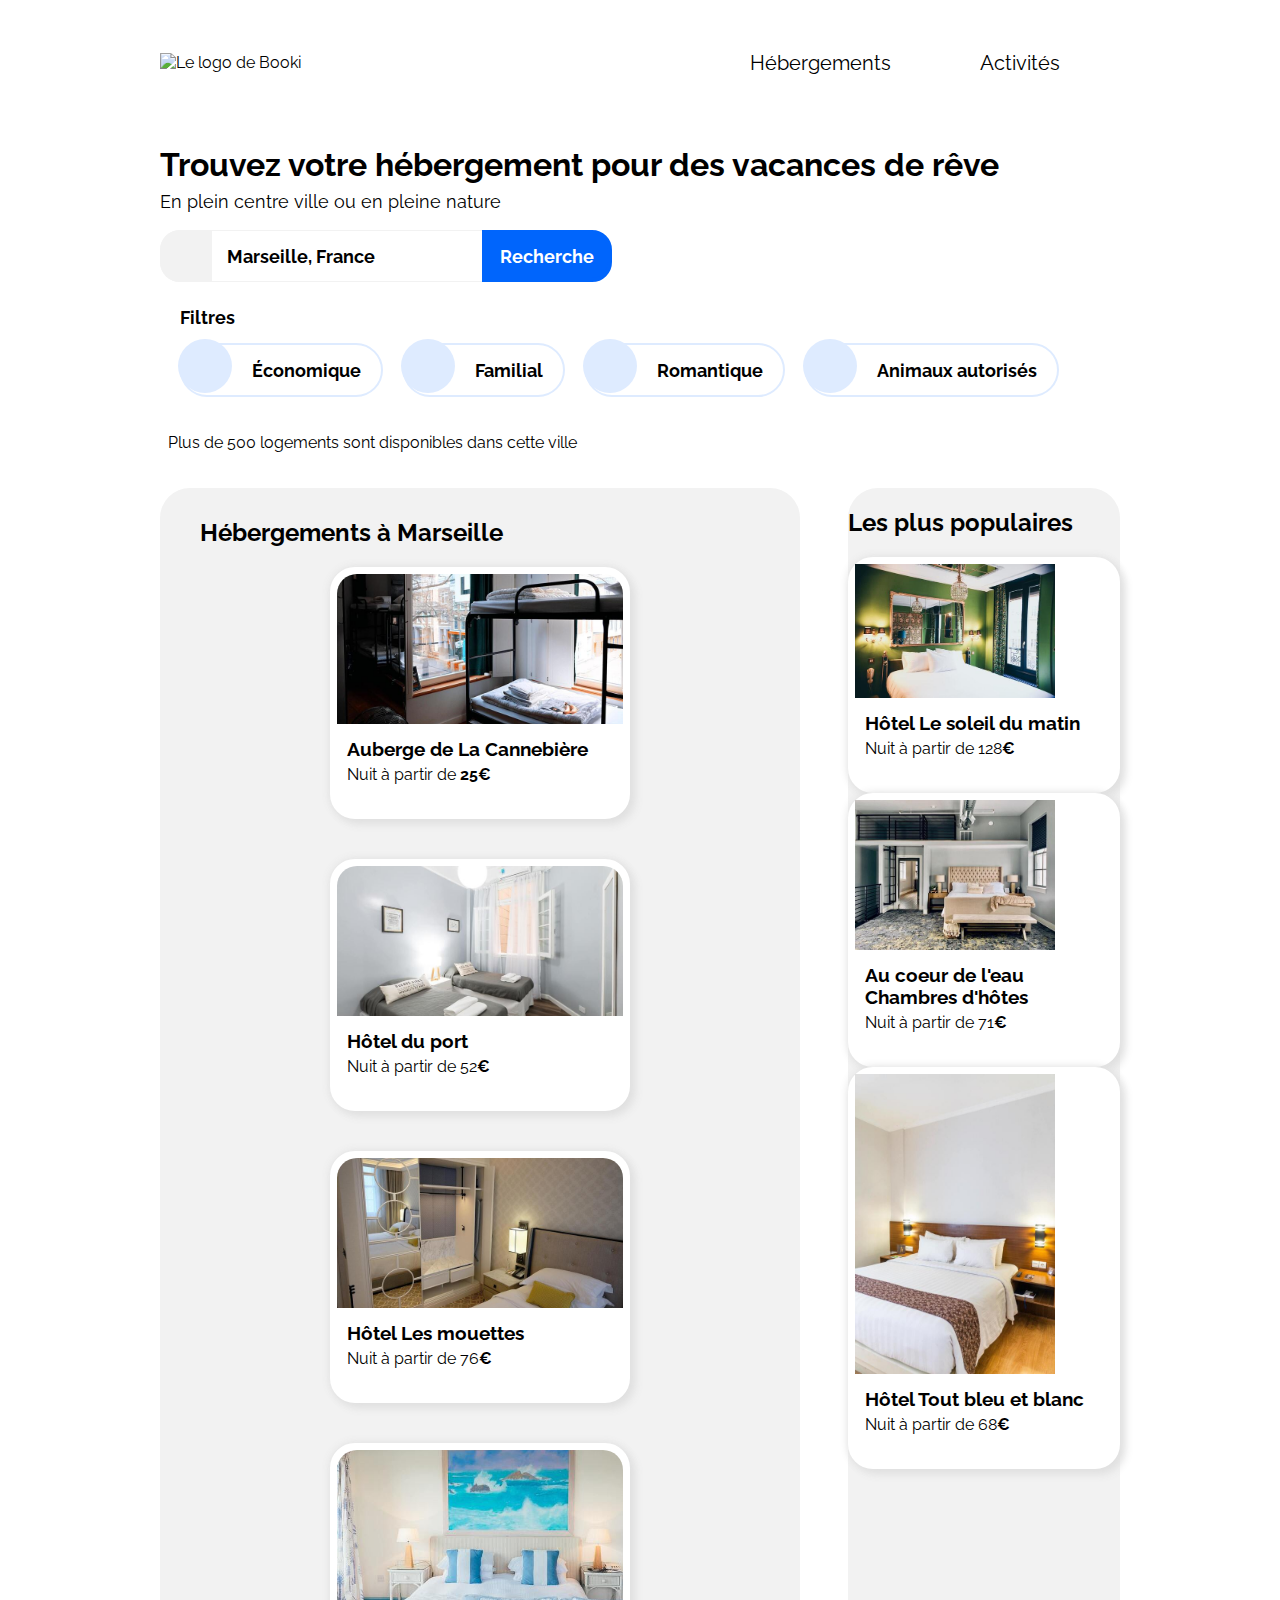
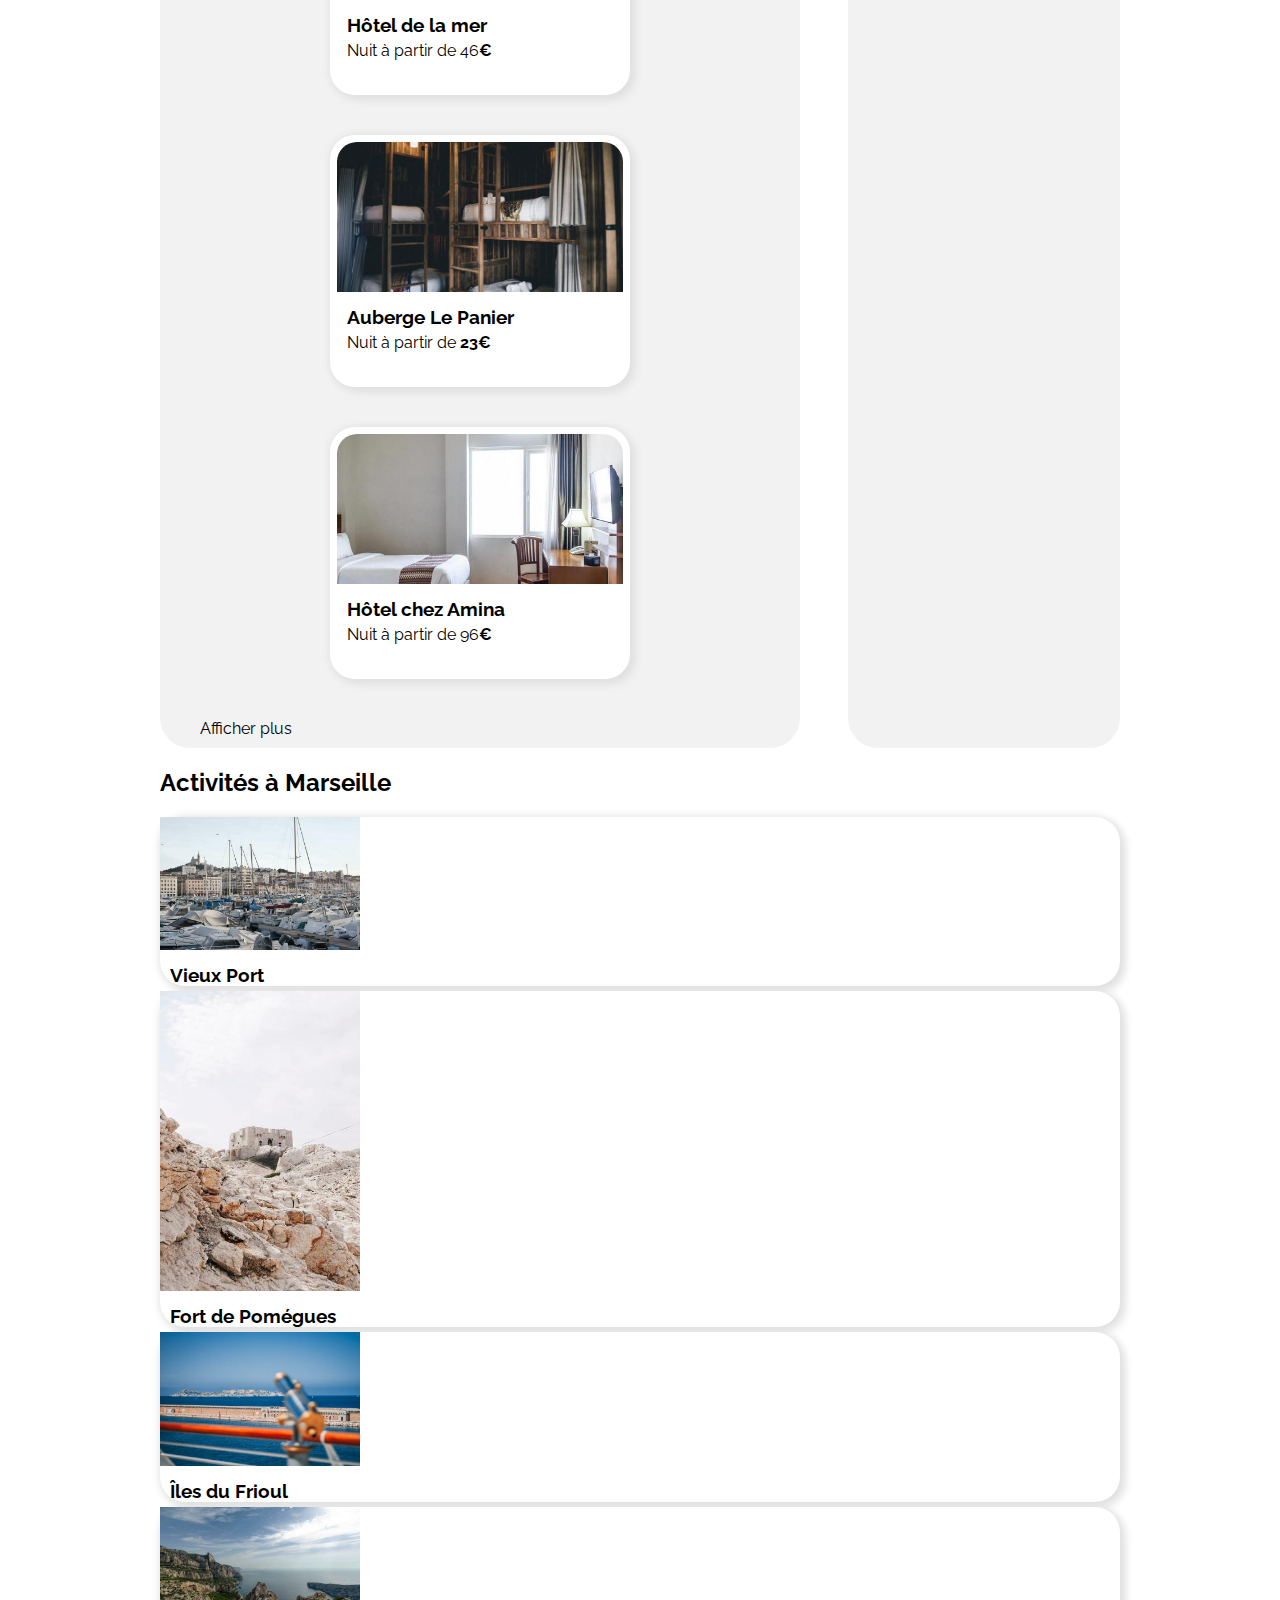
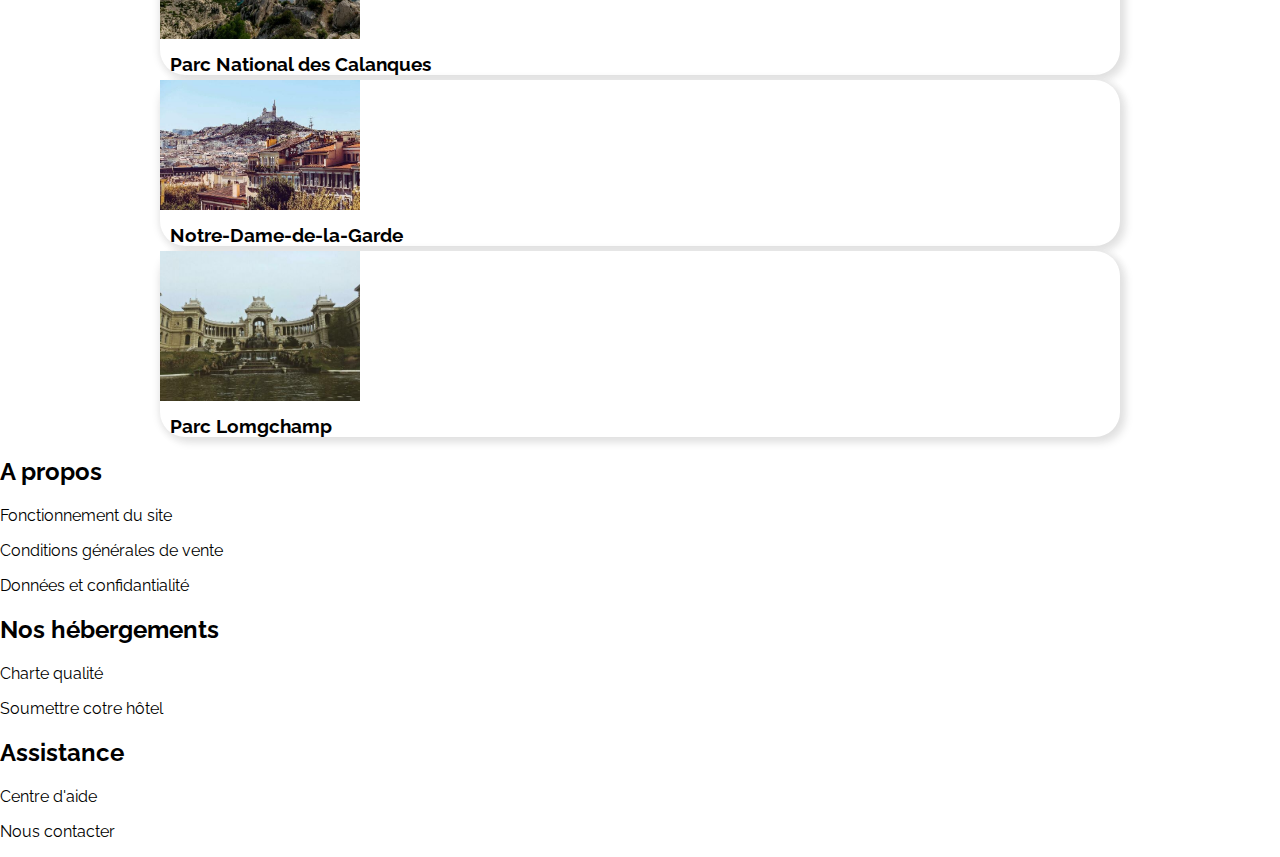
==== commit 79f369b5: "Ajout des étoiles par class ( star1, star2, ...)" ====
--- a/booki.html
+++ b/booki.html
@@ -3,14 +3,21 @@
 	
 	<head>
 		<meta charset="utf-8">
+		<meta name="viewport" content="width=device-width, initial-scale=1">
 		<link rel="stylesheet" type="text/css" href="css/desktop.css">
 		<link rel="stylesheet" type="text/css" media="screen and (max-width: 768px)" href="css/smartphone.css">
+		<link rel="stylesheet" type="text/css" media="screen and (min-width: 768px) and (max-width: 992px)" href="css/tablette.css">
+
+		<!-- Font Awesome -->
 		<script src="https://kit.fontawesome.com/2097049bf6.js" crossorigin="anonymous"></script>
+		<!-- Font Awesome -->
+
 		<!-- font -->
 		<link rel="preconnect" href="https://fonts.googleapis.com">
 		<link rel="preconnect" href="https://fonts.gstatic.com" crossorigin>
 		<link href="https://fonts.googleapis.com/css2?family=Raleway:wght@400;700&display=swap" rel="stylesheet">
 		<!-- font -->
+
 		<title>Booki</title>
 	</head>
 
@@ -23,54 +30,51 @@
 			</div>
 			<nav>
 				<ul id="menu">
-					<li class="element_nav"><a href="#hébergements">Hébergements</a></li>
-					<li class="element_nav"><a href="#activités">Activités</a></li>
+					<a href="#hébergements"><li class="element_nav">Hébergements</li></a>
+					<a href="#activités"><li class="element_nav">Activités</li></a>
 				</ul>
 			</nav>
 		</header>
 
 		<main>
 			<section id="section_recherche" class="body_width">
-				<h1>Trouver votre hébergement pour des vacances de rêve</h1>
-				<p id="complement_h1">En plain centre ville ou en pleine nature</p>
+				<h1>Trouvez votre hébergement pour des vacances de rêve</h1>
+				<p id="complement_h1">En plein centre ville ou en pleine nature</p>
 
 				<form method="post" action="#">
-						<label class="element_form" for="ville"><i class="fa-solid fa-location-dot fa-lg"></i></label>
-						<input class="element_form" type="search" name="Recherche" id="ville" placeholder="Marseille, France"/>
-						<input class="element_form" type="submit" value="Rechercher" />
+					<label class="element_form" for="ville"><i class="fa-solid fa-location-dot fa-lg"></i></label>
+					<input class="element_form" type="search" name="Recherche" id="ville" placeholder="Marseille, France"/>
+					<input class="element_form" type="submit" value="Recherche">
+					<input class="element_form fa fa-input" type="submit" value="&#xf002">
 				</form>
 
 				<div id="section_filtres">
-					<p>Filtres</p>
+					<p id="filtres">Filtres</p>
 					<div id="tout_les_filtres">
 
-						<a href="#" class="filtre">
+						<a href="#" class="filtres">
 							<span class="fa-stack custom">
-								<i class="fa-solid fa-circle fa-stack-2x cercle_icon"></i>
 								<i class="fa-solid fa-money-bill-wave fa-stack-1x icon_filtre"></i>
-							</span>
+							</span>	
 							<p class="text_filtre">Économique</p>
 						</a>
 								
-						<a href="#" class="filtre">
+						<a href="#" class="filtres">
 							<span class="fa-stack custom">
-								<i class="fa-solid fa-circle fa-stack-2x cercle_icon"></i>
 								<i class="fa-solid fa-child-reaching fa-stack-1x icon_filtre"></i>
 							</span>
 							<p class="text_filtre">Familial</p>
 						</a>
 								
-						<a href="#" class="filtre">
+						<a href="#" class="filtres">
 							<span class="fa-stack custom">
-								<i class="fa-solid fa-circle fa-stack-2x cercle_icon"></i>
 								<i class="fa-solid fa-heart fa-stack-1x icon_filtre"></i>
 							</span>
 							<p class="text_filtre">Romantique</p>
 						</a>
 								
-						<a href="#" class="filtre">
+						<a href="#" class="filtres">
 							<span class="fa-stack custom">
-								<i class="fa-solid fa-circle fa-stack-2x cercle_icon"></i>
 								<i class="fa-solid fa-dog fa-stack-1x icon_filtre"></i>
 							</span>
 							<p class="text_filtre">Animaux autorisés</p>
@@ -89,91 +93,78 @@
 
 			</section>
 
-			<div id="hebergements" class="body_width">
-
-				<section id="tout_les_hébergements">
+			<div id="hebergements" class="body_width"> <!--div ou section?-->
+
+				<section id="hebergements_marseille">
 
 					<h2>Hébergements à Marseille</h2>
 
-					<div>
-
-						<a href="#">
-							<div>
-								<figure> <!--balise "figure" ou mettre "img" dans div et "Auberge de La Cannebière" en h3 dans autre div?-->
-									<img class="img_hebergement" src="images/hebergements/la_cannebière.jpg" alt="Photo d'une chambre de l'auberge La Cannebière" />
-									<figcaption>Auberge de La Cannebière</figcaption> 
-								</figure>
-								<div>
+					<div id="tout_hebergements">
+
+						<a class="hebergement" href="#">
+							<figure>
+								<img class="img_hebergement" src="images/hebergements/la_cannebière.jpg" alt="Photo d'une chambre de l'auberge La Cannebière" />
+								<figcaption>
+									<h3>Auberge de La Cannebière</h3>
 									<p>Nuit à partir de <strong>25€</strong></p>
-									<i class="fa-solid fa-star"></i>
-								</div>
-							</div>
-						</a>
-
-						<a href="#">
-							<div>
-								<figure> 
-									<img class="img_hebergement" src="images/hebergements/hotel_du_port.jpg" alt="Photo d'une chambre de l'hôtel du port" />
-									<figcaption>Hôtel du port</figcaption> 
-								</figure>
-								<div>
+									<div class="star star4"></div>
+								</figcaption> 
+							</figure>	
+						</a>
+
+						<a class="hebergement " href="#">
+							<figure> 
+								<img class="img_hebergement" src="images/hebergements/hotel_du_port.jpg" alt="Photo d'une chambre de l'hôtel du port" />
+								<figcaption>
+									<h3>Hôtel du port</h3>
 									<p>Nuit à partir de 52<strong>€</strong></p>
-									<i class="fa-solid fa-star"></i>
-								</div>
-							</div>
-						</a>
-
-						<a href="#">
-							<div>
-								<figure> 
-									<img class="img_hebergement" src="images/hebergements/les_mouettes.jpg" alt="Photo d'une chambre de l'hôtel Les mouettes" />
-									<figcaption>Hôtel Les mouettes</figcaption> 
-								</figure>
-								<div>
+									<div class="star star5"></div>
+								</figcaption> 
+							</figure>
+						</a>
+
+						<a class="hebergement" href="#">
+							<figure> 
+								<img class="img_hebergement" src="images/hebergements/les_mouettes.jpg" alt="Photo d'une chambre de l'hôtel Les mouettes" />
+								<figcaption>
+									<h3>Hôtel Les mouettes</h3>
 									<p>Nuit à partir de 76<strong>€</strong></p>
-									<i class="fa-solid fa-star"></i>
-								</div>
-
-							</div>
-						</a>
-
-						<a href="#">
-							<div>
-								<figure> 
-									<img class="img_hebergement" src="images/hebergements/hotel_de_la_mer.jpg" alt="Photo d'une chambre de l'hôtel de la mer" />
-									<figcaption>Hôtel de la mer</figcaption> 
-								</figure>
-								<div>
+									<div class="star star4"></div>
+								</figcaption> 
+							</figure>	
+						</a>
+
+						<a class="hebergement" href="#">
+							<figure> 
+								<img class="img_hebergement" src="images/hebergements/hotel_de_la_mer.jpg" alt="Photo d'une chambre de l'hôtel de la mer" />
+								<figcaption>
+									<h3>Hôtel de la mer</h3>
 									<p>Nuit à partir de 46<strong>€</strong></p>
-									<i class="fa-solid fa-star"></i>
-								</div>
-							</div>
-						</a>
-
-						<a href="#">
-							<div>
-								<figure> 
-									<img class="img_hebergement" src="images/hebergements/le_panier.jpg" alt="Photo d'une chambre de l'auberge Le Panier" />
-									<figcaption>Auberge Le Panier</figcaption> 
-								</figure>
-								<div>
+									<div class="star star3"></div>
+								</figcaption> 
+							</figure>		
+						</a>
+
+						<a class="hebergement" href="#">
+							<figure> 
+								<img class="img_hebergement" src="images/hebergements/le_panier.jpg" alt="Photo d'une chambre de l'auberge Le Panier" />
+								<figcaption>
+									<h3>Auberge Le Panier</h3>
 									<p>Nuit à partir de <strong>23€</strong></p>
-									<i class="fa-solid fa-star"></i>
-								</div>
-							</div>
-						</a>
-
-						<a href="#">
-							<div>
-								<figure> 
-									<img class="img_hebergement" src="images/hebergements/hotel_chez_amina.jpg" alt="Photo d'une chambre de l'hôtel chez Amina" />
-									<figcaption>Hôtel chez Amina</figcaption> 
-								</figure>
-								<div>
+									<div class="star star4"></div>
+								</figcaption> 
+							</figure>
+						</a>
+
+						<a class="hebergement" href="#">
+							<figure> 
+								<img class="img_hebergement" src="images/hebergements/hotel_chez_amina.jpg" alt="Photo d'une chambre de l'hôtel chez Amina" />
+								<figcaption>
+									<h3>Hôtel chez Amina</h3>
 									<p>Nuit à partir de 96<strong>€</strong></p>
-									<i class="fa-solid fa-star"></i>
-								</div>
-							</div>
+									<div class="star star5"></div>
+								</figcaption> 
+							</figure>
 						</a>
 
 					</div>
@@ -189,50 +180,44 @@
 						<i class="fa-solid fa-star"></i>
 					</div>
 
-					<a href="#">
-						<div>
-							<figure> 
-								<img src="images/hebergements/le_soleil_du_matin.jpg" alt="Photo d'une chambre de l'hôtel Le soleil du matin" />
-								<figcaption>Hôtel Le soleil du matin</figcaption> 
-							</figure>
-							<div>
+					<a class="populaire" href="#">
+						<figure> 
+							<img class="img_populaires"src="images/hebergements/le_soleil_du_matin.jpg" alt="Photo d'une chambre de l'hôtel Le soleil du matin" />
+							<figcaption>
+								<h3>Hôtel Le soleil du matin</h3>
 								<p>Nuit à partir de 128<strong>€</strong></p>
-								<i class="fa-solid fa-star"></i>
-							</div>
-						</div>
-					</a>
-
-					<a href="#">
-						<div>
-							<figure> 
-								<img src="images/hebergements/au_coeur_de_leau.jpg" alt="Photo d'une des chambres d'hôtes Au coeur de l'eau"/>
-								<figcaption>Au coeur de l'eau Chambres d'hôtes</figcaption> 
-							</figure>
-							<div>
+								<div class="star star5"></div>
+							</figcaption> 
+						</figure>		
+					</a>
+
+					<a class="populaire" href="#">
+						<figure> 
+							<img class="img_populaires" src="images/hebergements/au_coeur_de_leau.jpg" alt="Photo d'une des chambres d'hôtes Au coeur de l'eau"/>
+							<figcaption>
+								<h3>Au coeur de l'eau Chambres d'hôtes</h3>
 								<p>Nuit à partir de 71<strong>€</strong></p>
-								<i class="fa-solid fa-star"></i>
-							</div>
-						</div>
-					</a>
-
-					<a href="#">
-						<div>
-							<figure> 
-								<img src="images/hebergements/tout_bleu_et_blanc.jpg" alt="Photo d'une chambre de l'hôtel Tout bleu et blanc" />
-								<figcaption>Hôtel Tout bleu et blanc</figcaption> 
-							</figure>
-							<div>
+								<div class="star star4"></div>
+							</figcaption> 
+						</figure>
+					</a>
+
+					<a class="populaire" href="#">
+						<figure> 
+							<img class="img_populaires" src="images/hebergements/tout_bleu_et_blanc.jpg" alt="Photo d'une chambre de l'hôtel Tout bleu et blanc" />
+							<figcaption>
+								<h3>Hôtel Tout bleu et blanc</h3>
 								<p>Nuit à partir de 68<strong>€</strong></p>
-								<i class="fa-solid fa-star"></i>
-							</div>
-						</div>
+								<div class="star star4"></div>
+							</figcaption> 
+						</figure>
 					</a>
 
 				</section>
 
 			</div>
 
-			<section id="activités" class="body_width">
+			<section id="activites" class="body_width">
 
 				<h2>Activités à Marseille</h2>
 
@@ -240,43 +225,55 @@
 
 					<a href="#">
 						<figure>
-							<img src="images/activites/vieux_port.jpg" alt="Photo du Vieux Port"/>
-							<figcaption>Vieux Port</figcaption>
-						</figure>
-					</a>
-
-					<a href="#">
-						<figure>
-							<img src="images/activites/fort_de_pomegues.jpg" alt="Photo du fort de Pomégues"/>
-							<figcaption>Fort de Pomégues</figcaption>
-						</figure>
-					</a>
-
-					<a href="#">
-						<figure>
-							<img src="images/activites/iles_du_frioul.jpg" alt="Photo des îles du Frioul"/>
-							<figcaption>Îles du Frioul</figcaption>
-						</figure>
-					</a>
-
-					<a href="#">
-						<figure>
-							<img src="images/activites/parc_national_des_calanques.jpg" alt="Photo du Parc National des Calanques"/>
-							<figcaption>Parc National des Calanques</figcaption>
-						</figure>
-					</a>
-
-					<a href="#">
-						<figure>
-							<img src="images/activites/notre_dame_de_la_garde.jpg" alt="Photo de Notre-Dame-de-la-Garde"/>
-							<figcaption>Notre-Dame-de-la-Garde</figcaption>
-						</figure>
-					</a>
-
-					<a href="#">
-						<figure>
-							<img src="images/activites/parc_longchamp.jpg" alt="Photo du Parc Longchamp"/>
-							<figcaption>Parc Lomgchamp</figcaption>
+							<img class="img_activites" src="images/activites/vieux_port.jpg" alt="Photo du Vieux Port"/>
+							<figcaption>
+								<h3>Vieux Port</h3>
+							</figcaption>
+						</figure>
+					</a>
+
+					<a href="#">
+						<figure>
+							<img class="img_activites" src="images/activites/fort_de_pomegues.jpg" alt="Photo du fort de Pomégues"/>
+							<figcaption>
+								<h3>Fort de Pomégues</h3>
+							</figcaption>
+						</figure>
+					</a>
+
+					<a href="#">
+						<figure>
+							<img class="img_activites" src="images/activites/iles_du_frioul.jpg" alt="Photo des îles du Frioul"/>
+							<figcaption>
+								<h3>Îles du Frioul</h3>
+							</figcaption>
+						</figure>
+					</a>
+
+					<a href="#">
+						<figure>
+							<img class="img_activites" src="images/activites/parc_national_des_calanques.jpg" alt="Photo du Parc National des Calanques"/>
+							<figcaption>
+								<h3>Parc National des Calanques</h3>
+							</figcaption>
+						</figure>
+					</a>
+
+					<a href="#">
+						<figure>
+							<img class="img_activites" src="images/activites/notre_dame_de_la_garde.jpg" alt="Photo de Notre-Dame-de-la-Garde"/>
+							<figcaption>
+								<h3>Notre-Dame-de-la-Garde</h3>
+							</figcaption>
+						</figure>
+					</a>
+
+					<a href="#">
+						<figure>
+							<img class="img_activites" src="images/activites/parc_longchamp.jpg" alt="Photo du Parc Longchamp"/>
+							<figcaption>
+								<h3>Parc Lomgchamp</h3>
+							</figcaption>
 						</figure>
 					</a>
 
--- a/css/desktop.css
+++ b/css/desktop.css
@@ -1,5 +1,4 @@
 /* ---------- Body ---------- */
-
 
 
 * {
@@ -12,7 +11,7 @@
 }
 
 main { 
-    width: 70%;
+    width: 75%;
     margin: auto; 
 }
 
@@ -31,7 +30,7 @@
     display: flex;
     justify-content: space-between; 
     height: 125px;
-    width: 70%;
+    width: 75%;
     margin: auto; 
 }
 
@@ -40,7 +39,7 @@
     align-items: center;
 }
 
-#menu { 
+ #menu { 
     display: flex;
     text-align: center;
     width: 400px;
@@ -48,29 +47,23 @@
     margin: 0%;
     padding: 0%;
     list-style-type: none;
-    font-size: 20px;
-}
-
-nav li { 
+}
+
+nav a {
     display: flex;
     align-items: center;
     justify-content: center;
     flex: 1; 
-}
-
-
-nav li:hover {
+    font-size: 20px;
+}
+
+nav a:hover {
     border-top: 2px #0065FC solid;
     padding-bottom: 2px;
-}
-
-nav li:hover a {
-    color: #0065FC;
-}
-
-header a:hover {
-    color: #0065FC;
-}
+    color: #0065FC;
+}
+
+
 
 /* ---------- Section Recherche ---------- */
 
@@ -81,7 +74,6 @@
 }
 
 #complement_h1 {
-    
     font-size: 18px;
 }
 
@@ -90,27 +82,29 @@
 
 
 form {
+    height: 50px;
     width: 450px;
-    height: 50px;
     display: flex; 
     border: 1px #f2f2f2 solid;
-    border-radius: 20px;   
-}
+    border-radius: 20px;  
+    margin-bottom: 10px;
+} 
 
 .element_form:nth-child(2) {
     flex: 1;
 }
 
-form label { background-color: #f2f2f2;
+form label { 
     width: 52px;
     height: 52px;
+    display: flex;
+    justify-content: center;
+    align-items: center;
     margin-top: -1px;
     margin-left: -1px;
     border-radius: 20px 0px 0px 20px;
-    display: flex;
-    justify-content: center;
-    align-items: center; 
-    cursor: pointer;
+    cursor: pointer; 
+    background-color: #F2F2F2;
 }
 
 .element_form:nth-child(1):hover .fa-location-dot {
@@ -118,11 +112,10 @@
 }
 
 .fa-location-dot {
-    transition: 0.2s;
+   transition: 0.2s;
 }
 
 input[type=search] {
-    width: 200px;
     border: 0px; 
     margin-top: 1px; 
     padding-left: 15px;
@@ -135,7 +128,7 @@
     outline: none;
 }
 
-::placeholder{
+::placeholder {
     color: black;
     font-family: 'Raleway'; 
     font-weight: 700;
@@ -161,61 +154,76 @@
     border-color: #0047b3;
 }
 
+form .fa-input {
+    display: none;
+}
 
 /* -- Filtres --*/
 
 
-#section_filtres {
-    display: flex;
-    justify-content: space-around;
-    width: 1000px;
-    margin: 20px 0px 20px 0px;
+#section_filtres { 
+    display: flex;
+    justify-content: flex-start;
+    align-items: center;
+    margin: 5px 0px 20px 0px;
     font-weight: 700;
     font-size: 18px;
+    margin-left: 20px;
+    flex-wrap: wrap;
+}
+
+#filtres {
+    margin: 15px 20px 0px 0px;
+
 }
 
 #tout_les_filtres {
     display: flex;
-    justify-content: space-around;
     width: 900px;
-
-}
+    flex-wrap: wrap;
+}
+
 
 #tout_les_filtres a {
     display: flex;
     align-items: center;
 }
 
-.filtre { 
+.filtres { 
     height: 50px;
     border: 2px #DEEBFF solid;
     border-radius: 30px;
     transition: background-color .3s;
-}
-
-.custom .cercle_icon { /* Pk juste .cercle_icon ne marche pas */
-    color: #DEEBFF;
-    font-size: 54px;
-    bottom: -9px;
-    left: -3px;   
+    margin-right: 20px;
+    margin-top: 15px;
+
 }
 
 .custom .icon_filtre {
     color: #0065FC;
-    left: 2px; 
     transition: font-size .2s;
+    height: 54px;
+    width: 54px;
+    margin-top: -9px;
+    
+    border-radius: 100%;
+    display: flex;
+    justify-content: center;
+    align-items: center;
+    background-color: #DEEBFF;
+    margin-left: -4px;
 }
 
 .text_filtre {
     padding: 0px 20px 0px 20px;
 }
 
-.filtre:hover {
+.filtres:hover {
     background-color: #DEEBFF;
     text-decoration: underline;
 }
 
-.filtre:hover .icon_filtre {
+.filtres:hover .icon_filtre {
     font-size: 25px;
 }
 
@@ -224,18 +232,95 @@
 #section_info {
     display: flex;
     align-items: center;
+    margin: 20px 0px 20px 0px;
 }
 
 .cercle_info {
     color: #F2F2F2;
 }
 
+.fa-info {
+    color: #0065FC;
+}
+
 #section_info p {
     margin-left: 8px;
 }
 
 
 
+/* ---------- Toutes les Figures ----------*/
+
+
+
+figure { 
+    margin: 0px;
+    border: 7px white solid;
+    background-color: white;
+    border-radius: 25px;
+    box-shadow: 5px 5px 10px #e0e0e0, 0px 0px 10px #e0e0e0;
+}
+
+figcaption { 
+    margin: 10px 10px 0px 10px;
+}
+
+figcaption * { 
+    margin: 0px 0px 5px 0px;
+}
+
+/* -- star -- */
+
+.star {
+    font-family: "Font Awesome 5 free";
+    font-weight: 900;
+}
+
+.star5::before {
+    content: "\f005" "\f005" "\f005" "\f005" "\f005";
+    color: #0065FC;
+}
+
+.star4::before {
+    content: "\f005" "\f005" "\f005" "\f005";
+    color: #0065FC;
+}
+
+.star4::after {
+    
+    content: "\f005";
+    color: #e0e0e0;
+}
+
+.star3::before {
+    content: "\f005" "\f005" "\f005";
+    color: #0065FC;
+}
+
+.star3::after {
+    content: "\f005" "\f005";
+    color: #e0e0e0;
+}
+
+.star2::before {
+    content: "\f005" "\f005";
+    color: #0065FC;
+}
+
+.star2::after {
+    content: "\f005" "\f005" "\f005";
+    color: #e0e0e0;
+}
+
+.star1::before {
+    content: "\f005";
+    color: #0065FC;
+}
+
+.star1::after {
+    content: "\f005" "\f005" "\f005" "\f005";
+    color: #e0e0e0;
+}
 /* ---------- Section hébergements ----------*/
 
 
@@ -244,10 +329,67 @@
     display: flex;
 }
 
+
+
+/* -- hébergements à marseille -- */
+
+
+#hebergements_marseille { 
+    width: 75%;
+    background-color: #f2f2f2;
+    border-radius: 30px;
+    margin-right: 5%;
+    padding: 10px 40px 10px 40px;
+}
+
+#tout_hebergements { 
+    display: flex;
+    justify-content: space-around;
+    flex-wrap: wrap;
+}
+
+.hebergement { 
+    width: 300px;
+    border-radius: 30px;
+    margin: 0px 10px 40px 10px;
+}
+
 .img_hebergement {
+    width: 100%;
+    height: 150px;
+    object-fit: cover;
+    border-radius: 20px 20px 0px 0px;
+ 
+}
+
+
+/* -- Les plus populaires --*/
+
+
+#plus_populaires {
+    width: 350px;
+    background-color: #f2f2f2;
+    border-radius: 30px;
+}
+
+.img_populaires {
     width: 200px;
 }
 
+
+
+/* ---------- Section activités à Marseille ---------- */
+
+
+
+#activites figure {
+    border: none;
+}
+
+
+.img_activites {
+    width: 200px;
+}
 /* -_-_-_-_-_ Media Queries _-_-_-_-_- */
 
 
--- a/css/smartphone.css
+++ b/css/smartphone.css
@@ -3,7 +3,7 @@
 
 
 main {
-    width: 95%;
+    width: 90%;
     margin: auto;
 }
 
@@ -12,6 +12,10 @@
 /* ---------- Header ---------- */
 
 
+
+#logo {
+    margin-left: 40px;
+}
 
 header {
     width: 100%;
@@ -23,7 +27,7 @@
 
 nav {
     width: 100%;
-    height: 100px;
+    height: 80px;
 }
 
 #menu { 
@@ -31,15 +35,95 @@
 
 }
 
-nav li:hover {
+nav a {
+    font-size: 24px;
+    border-bottom: 4px #F2F2F2 solid;
+}
+
+nav a:hover {
     border-top: none;
     border-bottom: 4px #0065FC solid;
-    padding-top: 6px;
+    padding-top: 2px;
 }
-
-
 
 /* ---------- Section Recherche ---------- */
 
 
 
+h1 {
+    font-size: 34px;
+    margin-top: 30px;
+    margin-bottom: auto;
+}
+
+#complement_h1 {
+    font-size: 22px;
+}
+
+
+/* -- Barre de recherche -- */
+
+
+form {
+    height: 80px;
+    width: 100%;
+    margin: 40px 0px 40px 0px;
+    margin-bottom: auto;
+}
+
+form label {
+    min-width : 82px;
+    height: 82px;
+    font-size: 25px;
+    margin-bottom: 1px;
+}
+
+.element_form:nth-child(1):hover .fa-location-dot {
+    font-size: 38px;
+}
+
+input[type=search] {
+    font-size: 24px;
+    min-width: 40px;
+}
+
+::placeholder {
+    font-size: 24px;
+}
+
+input[type=submit] {
+    display: none;
+}
+
+form .fa-input { 
+    display: block;
+    width: 82px;
+    height: 82px;
+}
+
+/* -- Filtres --*/
+
+
+#section_filtres {
+    flex-direction: column;
+    width: 100%;
+}
+
+#filtres  { 
+    justify-content: flex-start;
+    margin-bottom: 5px;
+    width: 100%;
+}
+
+#tout_les_filtres {
+    min-height: 150px;
+    max-height: 400px;
+    width: 100%;
+    justify-content: flex-start;
+    flex-wrap: wrap;
+}
+
+.filtres {
+    margin-left: 15px;
+    margin-top: 15px;
+}--- a/css/tablette.css
+++ b/css/tablette.css
@@ -0,0 +1,3 @@
+p {
+    color: red;
+}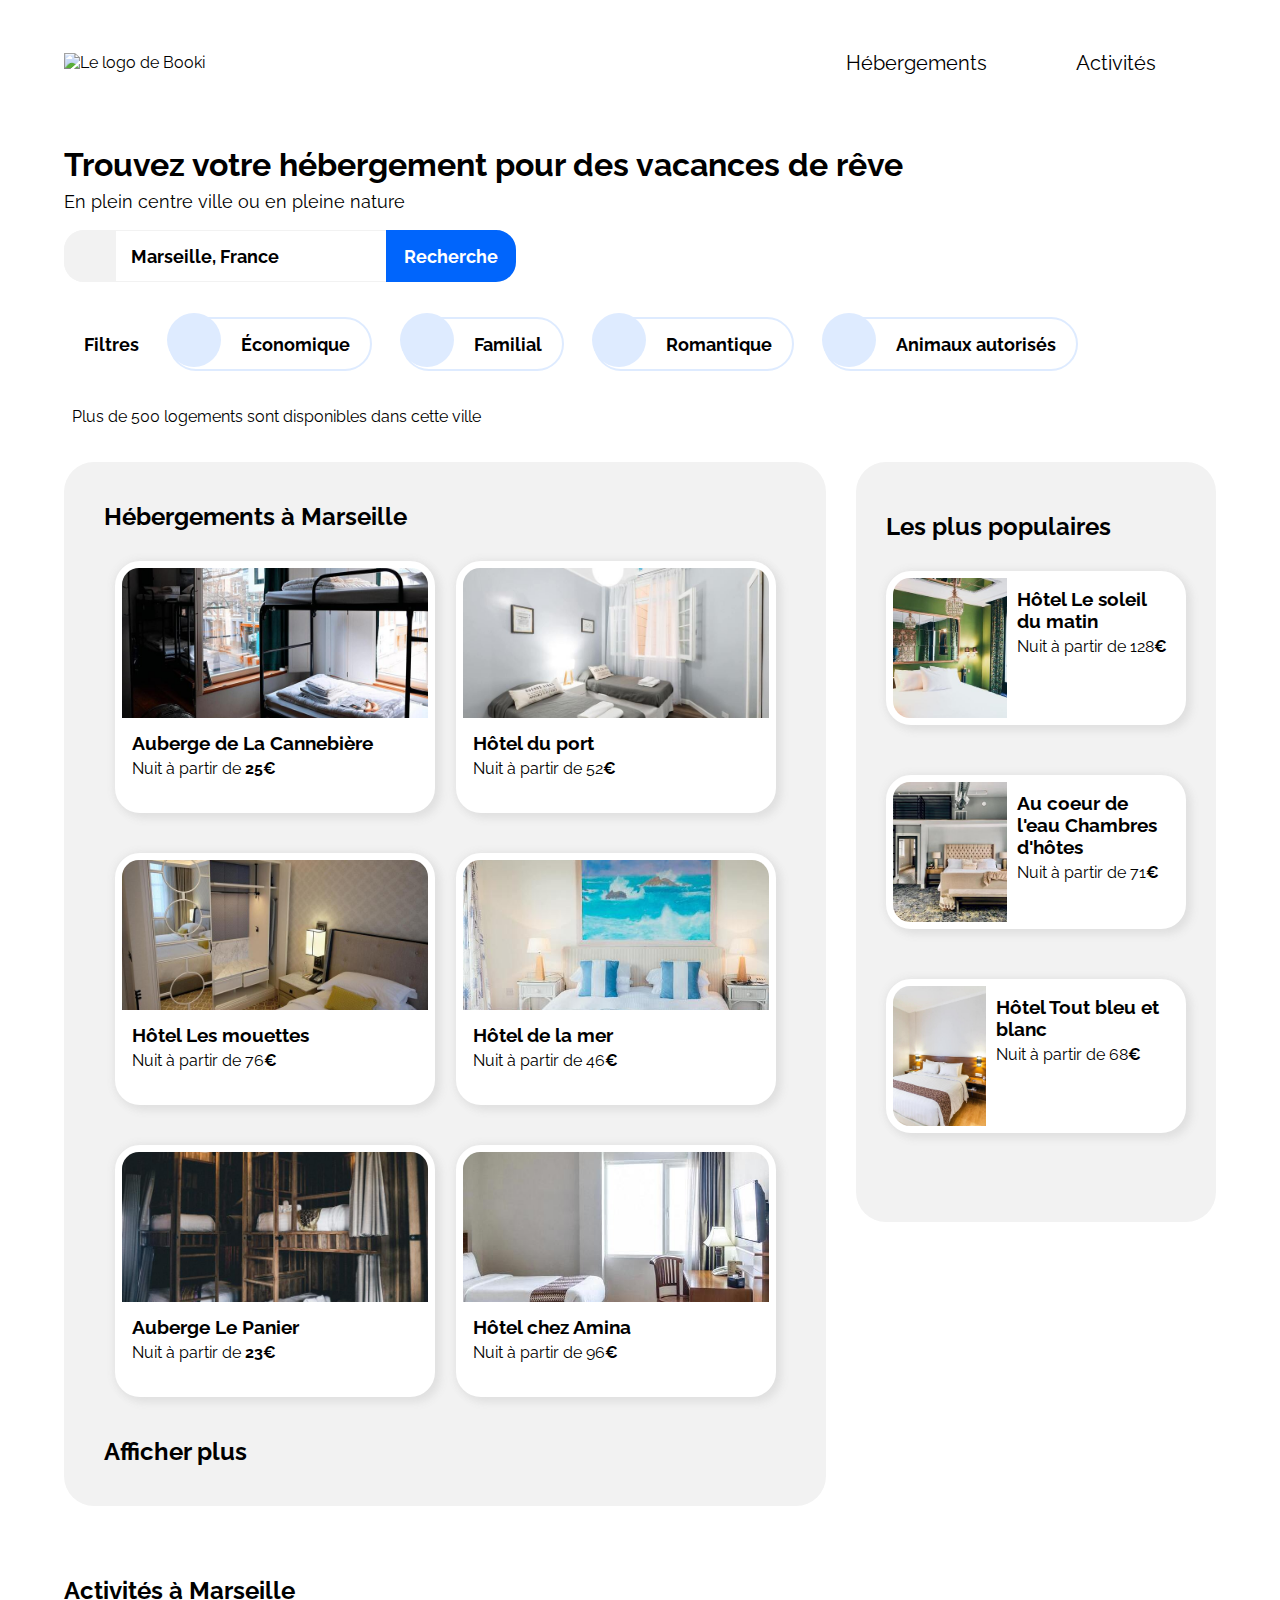
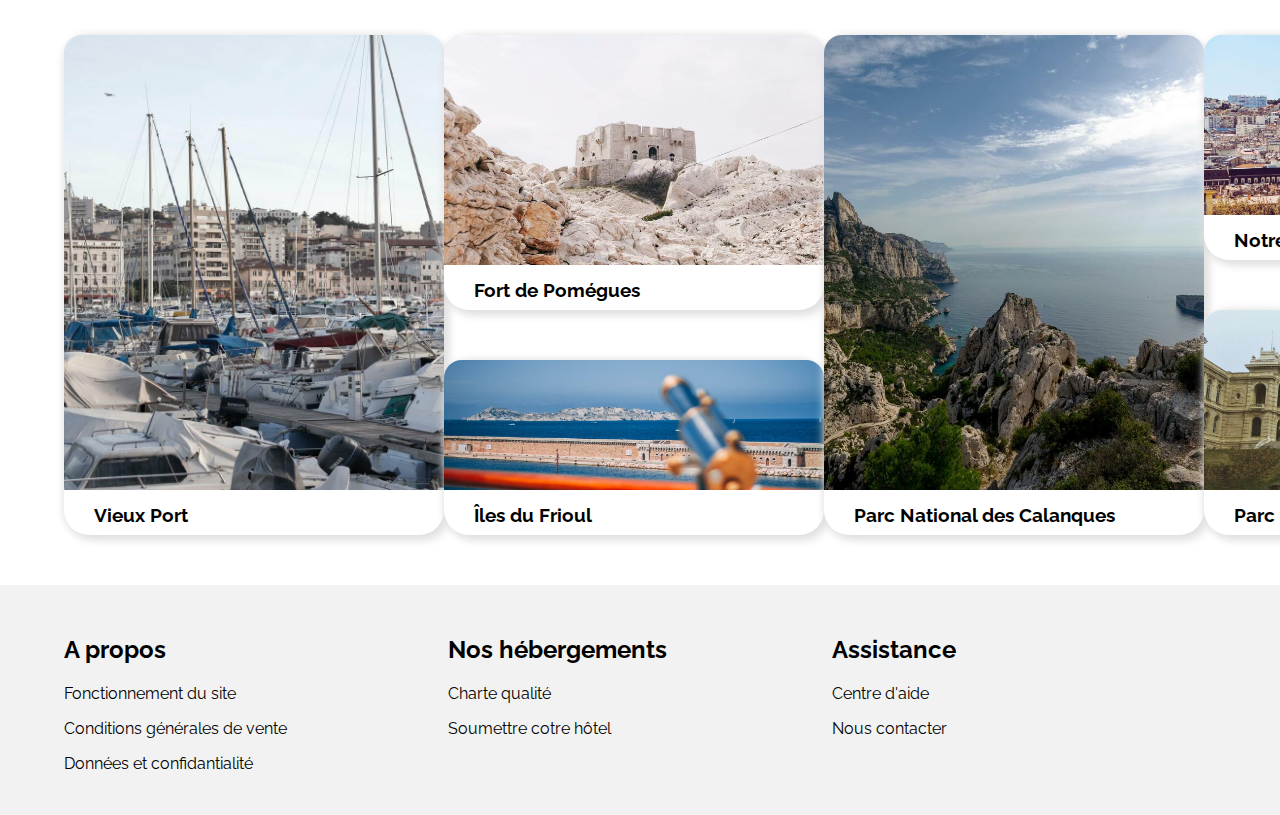
==== commit a07ccfd9: "Maquette desktop fini" ====
--- a/booki.html
+++ b/booki.html
@@ -112,7 +112,7 @@
 							</figure>	
 						</a>
 
-						<a class="hebergement " href="#">
+						<a class="hebergement" href="#">
 							<figure> 
 								<img class="img_hebergement" src="images/hebergements/hotel_du_port.jpg" alt="Photo d'une chambre de l'hôtel du port" />
 								<figcaption>
@@ -169,13 +169,13 @@
 
 					</div>
 
-					<a href="#">Afficher plus</a>
+					<a id="afficher_plus" href="#">Afficher plus</a>
 
 				</section>
 
 				<section id="plus_populaires">
 
-					<div>
+					<div id="titre_populaires">
 						<h2>Les plus populaires</h2>
 						<i class="fa-solid fa-star"></i>
 					</div>
@@ -221,61 +221,61 @@
 
 				<h2>Activités à Marseille</h2>
 
-				<div>
-
-					<a href="#">
-						<figure>
+				<div id="toutes_activites">
+
+					<figure class="activité">
+						<a href="#">
 							<img class="img_activites" src="images/activites/vieux_port.jpg" alt="Photo du Vieux Port"/>
 							<figcaption>
 								<h3>Vieux Port</h3>
 							</figcaption>
-						</figure>
-					</a>
-
-					<a href="#">
-						<figure>
+						</a>
+					</figure>
+
+					<figure class="activité">
+						<a href="#">
 							<img class="img_activites" src="images/activites/fort_de_pomegues.jpg" alt="Photo du fort de Pomégues"/>
 							<figcaption>
 								<h3>Fort de Pomégues</h3>
 							</figcaption>
-						</figure>
-					</a>
-
-					<a href="#">
-						<figure>
+						</a>
+					</figure>
+
+					<figure class="activité">
+						<a href="#">
 							<img class="img_activites" src="images/activites/iles_du_frioul.jpg" alt="Photo des îles du Frioul"/>
 							<figcaption>
 								<h3>Îles du Frioul</h3>
 							</figcaption>
-						</figure>
-					</a>
-
-					<a href="#">
-						<figure>
+						</a>
+					</figure>
+
+					<figure class="activité">
+						<a href="#">
 							<img class="img_activites" src="images/activites/parc_national_des_calanques.jpg" alt="Photo du Parc National des Calanques"/>
 							<figcaption>
 								<h3>Parc National des Calanques</h3>
 							</figcaption>
-						</figure>
-					</a>
-
-					<a href="#">
-						<figure>
+						</a>
+					</figure>
+
+					<figure class="activité">
+						<a href="#">
 							<img class="img_activites" src="images/activites/notre_dame_de_la_garde.jpg" alt="Photo de Notre-Dame-de-la-Garde"/>
 							<figcaption>
 								<h3>Notre-Dame-de-la-Garde</h3>
 							</figcaption>
-						</figure>
-					</a>
-
-					<a href="#">
-						<figure>
+						</a>
+					</figure>
+
+					<figure class="activité">
+						<a href="#">
 							<img class="img_activites" src="images/activites/parc_longchamp.jpg" alt="Photo du Parc Longchamp"/>
 							<figcaption>
 								<h3>Parc Lomgchamp</h3>
 							</figcaption>
-						</figure>
-					</a>
+						</a>
+					</figure>
 
 				</div>
 
--- a/css/desktop.css
+++ b/css/desktop.css
@@ -11,7 +11,7 @@
 }
 
 main { 
-    width: 75%;
+    width: 90%;
     margin: auto; 
 }
 
@@ -30,7 +30,7 @@
     display: flex;
     justify-content: space-between; 
     height: 125px;
-    width: 75%;
+    width: 90%;
     margin: auto; 
 }
 
@@ -165,7 +165,7 @@
     display: flex;
     justify-content: flex-start;
     align-items: center;
-    margin: 5px 0px 20px 0px;
+    margin: 20px 0px 20px 0px;
     font-weight: 700;
     font-size: 18px;
     margin-left: 20px;
@@ -173,13 +173,13 @@
 }
 
 #filtres {
-    margin: 15px 20px 0px 0px;
-
-}
-
-#tout_les_filtres {
-    display: flex;
-    width: 900px;
+    margin: 15px 30px 0px 0px;
+
+}
+
+#tout_les_filtres { 
+    display: flex;
+    width: 1000px;
     flex-wrap: wrap;
 }
 
@@ -194,7 +194,7 @@
     border: 2px #DEEBFF solid;
     border-radius: 30px;
     transition: background-color .3s;
-    margin-right: 20px;
+    margin-right: 30px;
     margin-top: 15px;
 
 }
@@ -259,6 +259,7 @@
     background-color: white;
     border-radius: 25px;
     box-shadow: 5px 5px 10px #e0e0e0, 0px 0px 10px #e0e0e0;
+    transition: box-shadow 0.5s;
 }
 
 figcaption { 
@@ -269,58 +270,90 @@
     margin: 0px 0px 5px 0px;
 }
 
+figure:hover {
+    box-shadow: 20px 20px 20px #e0e0e0, 2px 2px 10px #e0e0e0;;
+}
+
+
 /* -- star -- */
+
 
 .star {
     font-family: "Font Awesome 5 free";
     font-weight: 900;
 }
 
+:root {
+    --star: "\f005"; /* "\005" est une étoile avec la police Font Awesome */
+    --two-star: var(--star) var(--star);
+    --three-star: var(--two-star) var(--star);
+    --four-star: var(--three-star) var(--star);
+    --five-star: var(--four-star) var(--star);
+
+}
+
+figure ::before {
+    color: #0065FC;
+}
+
+figure ::after {
+    color: #e0e0e0;
+}
+
 .star5::before {
-    content: "\f005" "\f005" "\f005" "\f005" "\f005";
+    content: var(--five-star);
+}
+
+.star4::before {
+    content: var(--four-star);
+}
+
+.star4::after {
+    content: var(--star);
+}
+
+.star3::before {
+    content:  var(--three-star);
+}
+
+.star3::after {
+    content: var(--two-star);
+}
+
+.star2::before {
+    content: var(--two-star);
+}
+
+.star2::after {
+    content: var(--three-star);
+}
+
+.star1::before {
+    content: var(--star);
+}
+
+.star1::after {
+    content: var(--four-start);
+}
+
+
+
+/*.star(x)::before {
+    content: (x) *"\f005" ;
     color: #0065FC;
 }
 
-.star4::before {
-    content: "\f005" "\f005" "\f005" "\f005";
-    color: #0065FC;
-}
-
-.star4::after {
-    
-    content: "\f005";
+.star(x)::after {
+    content:  (5 - (x)) *"\f005";
     color: #e0e0e0;
 }
 
-.star3::before {
-    content: "\f005" "\f005" "\f005";
-    color: #0065FC;
-}
-
-.star3::after {
-    content: "\f005" "\f005";
-    color: #e0e0e0;
-}
-
-.star2::before {
-    content: "\f005" "\f005";
-    color: #0065FC;
-}
-
-.star2::after {
-    content: "\f005" "\f005" "\f005";
-    color: #e0e0e0;
-}
-
-.star1::before {
-    content: "\f005";
-    color: #0065FC;
-}
-
-.star1::after {
-    content: "\f005" "\f005" "\f005" "\f005";
-    color: #e0e0e0;
-}
+Puis utiliser dans l'HTML : class="star star(5)" pour avoir 4 étoile bleu et une grise
+                            class="star star(4)" pour avoir 4 étoile bleu et une grise
+                            ...
+*/
+
+
 /* ---------- Section hébergements ----------*/
 
 
@@ -329,7 +362,9 @@
     display: flex;
 }
 
-
+#hebergements h2 {
+    margin-bottom: 30px;
+}
 
 /* -- hébergements à marseille -- */
 
@@ -338,8 +373,8 @@
     width: 75%;
     background-color: #f2f2f2;
     border-radius: 30px;
-    margin-right: 5%;
-    padding: 10px 40px 10px 40px;
+    margin-right: 30px;
+    padding: 20px 40px 40px 40px;
 }
 
 #tout_hebergements { 
@@ -349,7 +384,7 @@
 }
 
 .hebergement { 
-    width: 300px;
+    width: 320px;
     border-radius: 30px;
     margin: 0px 10px 40px 10px;
 }
@@ -358,22 +393,59 @@
     width: 100%;
     height: 150px;
     object-fit: cover;
-    border-radius: 20px 20px 0px 0px;
- 
-}
-
+    border-radius: 17px 17px 0px 0px;
+}
+
+#afficher_plus {
+    font-size: 24px;
+    font-weight: bold;
+}
 
 /* -- Les plus populaires --*/
 
 
 #plus_populaires {
-    width: 350px;
+    width: 25%;
+    min-width: 300px;
+    max-height: 700px;
     background-color: #f2f2f2;
     border-radius: 30px;
+    padding: 30px;
+}
+
+#titre_populaires {
+    display: flex;
+    justify-content: space-between;
+    align-items: center;  
+}
+
+.fa-star {
+    font-size: 26px;
+    padding-bottom: 15px;
+}
+
+.populaire figure {
+    display: flex;
+    max-height: 150px;
+    margin-bottom: 50px;
+    height: 20%;
+    max-height: 200px;
+}
+
+.populaire figcaption {
+    display: flex;
+    flex-direction: column;
+    justify-content: start;
+}
+
+.populaire .star {
+    margin-top: auto;
 }
 
 .img_populaires {
-    width: 200px;
+    width: 40%;
+    object-fit: cover;
+    border-radius: 17px 0px 0px 17px;
 }
 
 
@@ -382,20 +454,80 @@
 
 
 
-#activites figure {
+#activites {
+    margin-top: 70px;
+}
+
+#activites h2 {
+    margin-bottom: 30px;
+}
+
+#toutes_activites {
+    display: flex;
+    justify-content: space-between;
+    align-content: space-between;
+    align-items: stretch;
+    flex-direction: column;
+    flex-wrap: wrap;
+    height: 500px;
+    
+}
+
+#toutes_activites figure {
+    width: 380px;
     border: none;
 }
 
+#toutes_activites h3 {
+    margin-left: 20px;
+}
 
 .img_activites {
-    width: 200px;
-}
-/* -_-_-_-_-_ Media Queries _-_-_-_-_- */
-
-
-
-/* -_ Smartphone _- */
-
-
-
-
+    width: 380px;
+    height: calc(100% - 45px);
+    object-fit: cover;
+    border-radius: 18px 18px 0px 0px;
+}
+
+.activité:nth-child(1) { 
+    height: 500px;
+}
+
+.activité:nth-child(2) {
+    height: 275px;
+}
+
+.activité:nth-child(3) { 
+    height: 175px;
+}
+
+.activité:nth-child(4) { 
+    height: 500px;
+}
+
+.activité:nth-child(5) { 
+    height: 225px;
+}
+
+.activité:nth-child(6) { 
+    height: 225px;
+}
+
+
+
+/* ---------- Footer ----------*/
+
+
+
+footer {
+    display: flex;
+    justify-content: center;
+    margin-top: 50px;
+    padding-top: 30px;
+    height: 200px;
+    background-color: #f2f2f2;
+}
+
+footer section {
+    width: 30%;
+}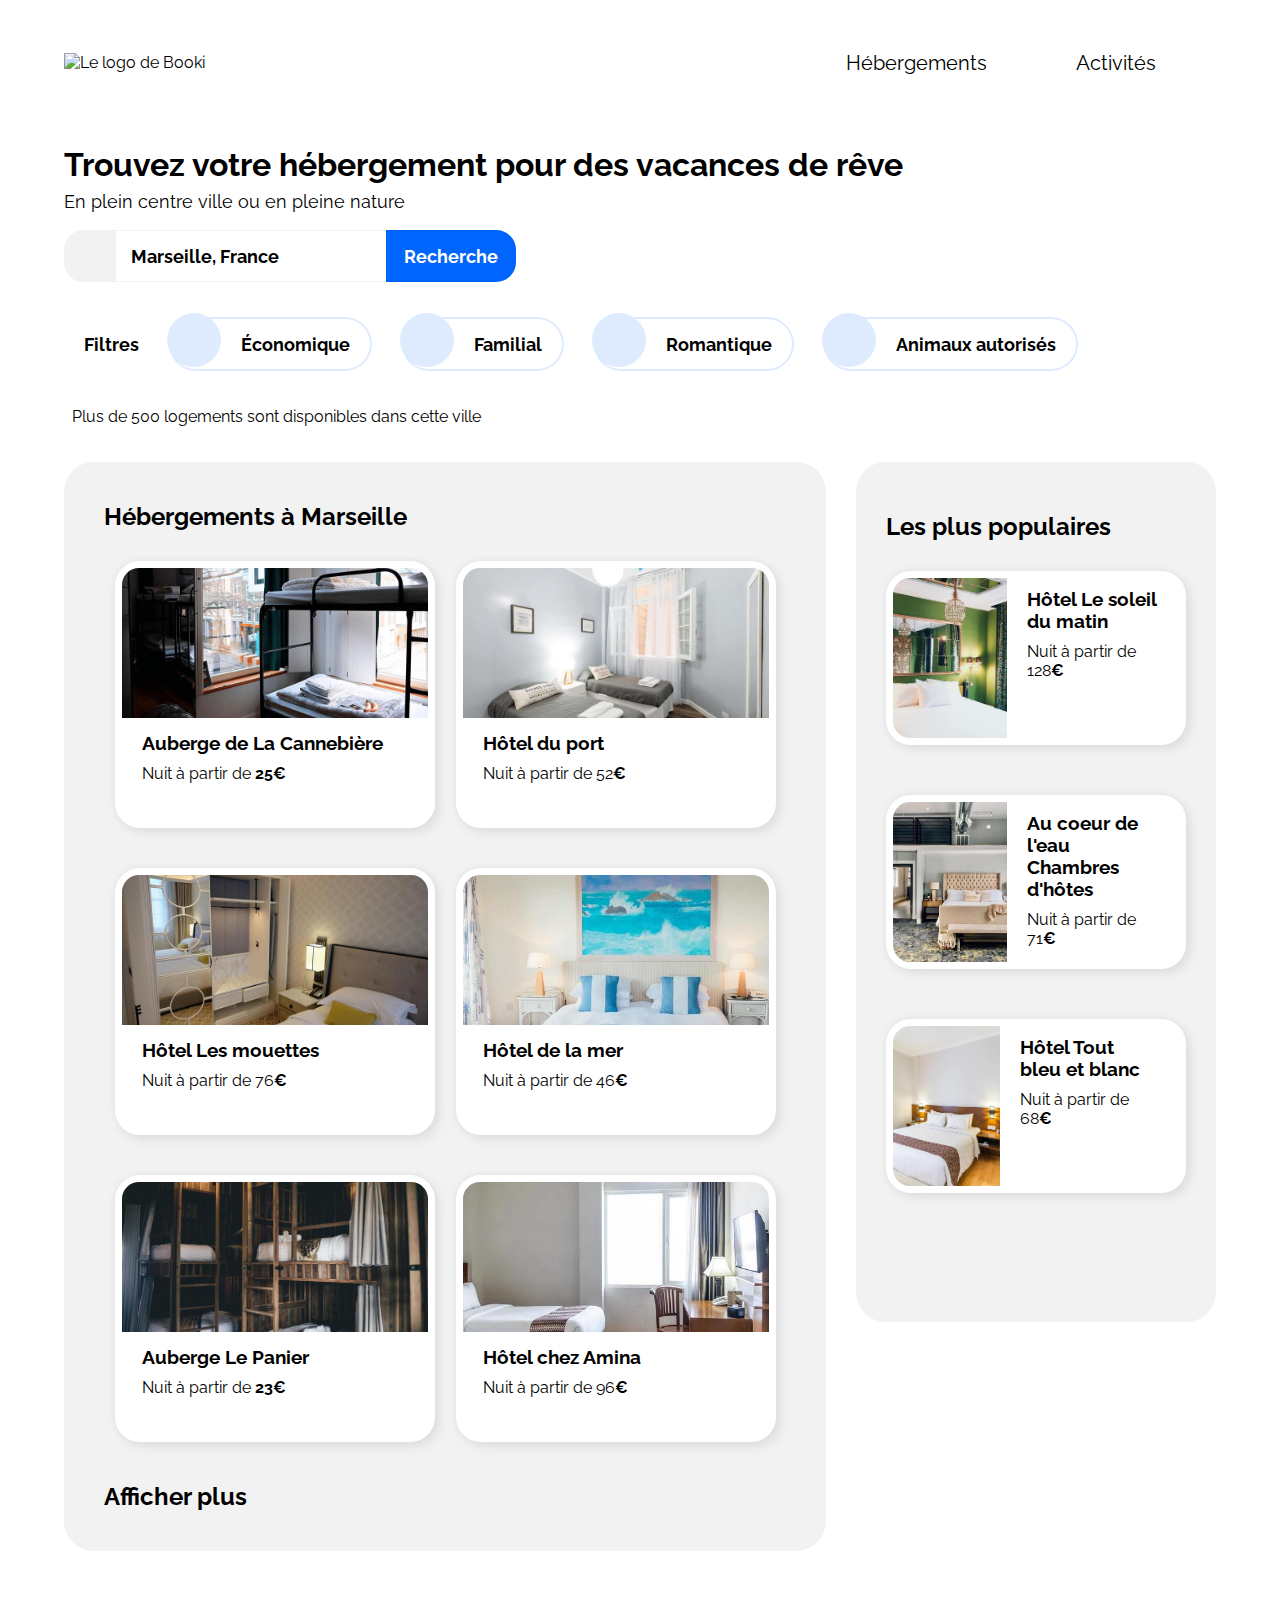
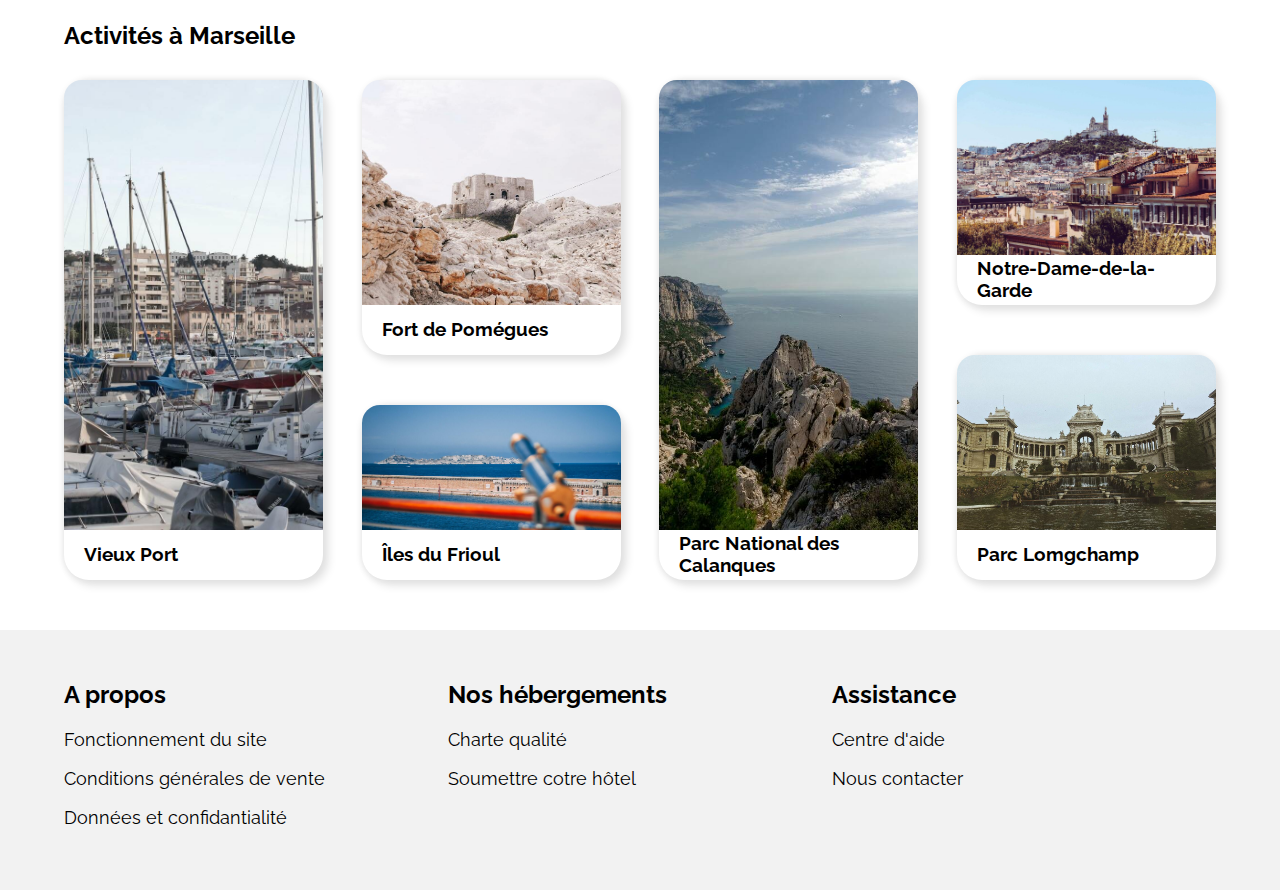
==== commit bcaabe8b: "Ajout d'effet :hover" ====
--- a/booki.html
+++ b/booki.html
@@ -18,7 +18,7 @@
 		<link href="https://fonts.googleapis.com/css2?family=Raleway:wght@400;700&display=swap" rel="stylesheet">
 		<!-- font -->
 
-		<title>Booki</title>
+		<title>Booki - Site de réservation d'hébergements</title>
 	</head>
 
     <body>
@@ -30,8 +30,8 @@
 			</div>
 			<nav>
 				<ul id="menu">
-					<a href="#hébergements"><li class="element_nav">Hébergements</li></a>
-					<a href="#activités"><li class="element_nav">Activités</li></a>
+					<li class="element_nav"><a href="#hebergements">Hébergements</a></li>
+					<li class="element_nav"><a href="#activites">Activités</a></li>
 				</ul>
 			</nav>
 		</header>
@@ -45,7 +45,7 @@
 					<label class="element_form" for="ville"><i class="fa-solid fa-location-dot fa-lg"></i></label>
 					<input class="element_form" type="search" name="Recherche" id="ville" placeholder="Marseille, France"/>
 					<input class="element_form" type="submit" value="Recherche">
-					<input class="element_form fa fa-input" type="submit" value="&#xf002">
+					<input class="element_form fa fa-input" type="submit" value="&#xf002;">
 				</form>
 
 				<div id="section_filtres">
@@ -182,7 +182,7 @@
 
 					<a class="populaire" href="#">
 						<figure> 
-							<img class="img_populaires"src="images/hebergements/le_soleil_du_matin.jpg" alt="Photo d'une chambre de l'hôtel Le soleil du matin" />
+							<img class="img_populaires" src="images/hebergements/le_soleil_du_matin.jpg" alt="Photo d'une chambre de l'hôtel Le soleil du matin" />
 							<figcaption>
 								<h3>Hôtel Le soleil du matin</h3>
 								<p>Nuit à partir de 128<strong>€</strong></p>
@@ -223,59 +223,59 @@
 
 				<div id="toutes_activites">
 
-					<figure class="activité">
-						<a href="#">
+					<a href="#">
+						<figure class="activité">
 							<img class="img_activites" src="images/activites/vieux_port.jpg" alt="Photo du Vieux Port"/>
 							<figcaption>
 								<h3>Vieux Port</h3>
 							</figcaption>
-						</a>
-					</figure>
-
-					<figure class="activité">
-						<a href="#">
+						</figure>
+					</a>
+
+					<a href="#">
+						<figure id="ac" class="activité">
 							<img class="img_activites" src="images/activites/fort_de_pomegues.jpg" alt="Photo du fort de Pomégues"/>
 							<figcaption>
 								<h3>Fort de Pomégues</h3>
 							</figcaption>
-						</a>
-					</figure>
-
-					<figure class="activité">
-						<a href="#">
+						</figure>
+					</a>
+
+					<a href="#">
+						<figure class="activité">
 							<img class="img_activites" src="images/activites/iles_du_frioul.jpg" alt="Photo des îles du Frioul"/>
 							<figcaption>
 								<h3>Îles du Frioul</h3>
 							</figcaption>
-						</a>
-					</figure>
-
-					<figure class="activité">
-						<a href="#">
+						</figure>
+					</a>
+
+					<a href="#">
+						<figure class="activité">
 							<img class="img_activites" src="images/activites/parc_national_des_calanques.jpg" alt="Photo du Parc National des Calanques"/>
 							<figcaption>
 								<h3>Parc National des Calanques</h3>
 							</figcaption>
-						</a>
-					</figure>
-
-					<figure class="activité">
-						<a href="#">
+						</figure>
+					</a>
+
+					<a href="#">
+						<figure class="activité">
 							<img class="img_activites" src="images/activites/notre_dame_de_la_garde.jpg" alt="Photo de Notre-Dame-de-la-Garde"/>
 							<figcaption>
 								<h3>Notre-Dame-de-la-Garde</h3>
 							</figcaption>
-						</a>
-					</figure>
-
-					<figure class="activité">
-						<a href="#">
+						</figure>
+					</a>
+
+					<a href="#">
+						<figure class="activité">
 							<img class="img_activites" src="images/activites/parc_longchamp.jpg" alt="Photo du Parc Longchamp"/>
 							<figcaption>
 								<h3>Parc Lomgchamp</h3>
 							</figcaption>
-						</a>
-					</figure>
+						</figure>
+					</a>
 
 				</div>
 
--- a/css/desktop.css
+++ b/css/desktop.css
@@ -49,7 +49,7 @@
     list-style-type: none;
 }
 
-nav a {
+nav li {
     display: flex;
     align-items: center;
     justify-content: center;
@@ -57,10 +57,22 @@
     font-size: 20px;
 }
 
-nav a:hover {
+nav li:hover {
     border-top: 2px #0065FC solid;
     padding-bottom: 2px;
     color: #0065FC;
+}
+
+nav li:hover a {
+    color: #0065FC;
+}
+
+nav a {
+    height: 100%;
+    width: 100%;
+    display: flex;
+    justify-content: center;
+    align-items: center;
 }
 
 
@@ -258,21 +270,28 @@
     border: 7px white solid;
     background-color: white;
     border-radius: 25px;
-    box-shadow: 5px 5px 10px #e0e0e0, 0px 0px 10px #e0e0e0;
-    transition: box-shadow 0.5s;
+    box-shadow: 5px 5px 10px #e0e0e0,  0px 0px 7px #e0e0e0;
+    right: 0px;
+    bottom: 0px;
+    transition: box-shadow 0.3s;
+
 }
 
 figcaption { 
-    margin: 10px 10px 0px 10px;
+    margin: 10px 20px 0px 20px;
 }
 
 figcaption * { 
-    margin: 0px 0px 5px 0px;
+    margin: 0px 0px 10px 0px;
 }
 
 figure:hover {
-    box-shadow: 20px 20px 20px #e0e0e0, 2px 2px 10px #e0e0e0;;
-}
+    box-shadow: 20px 20px 20px #e0e0e0, 2px 2px 10px #e0e0e0;
+    position: relative;
+    bottom: 1px;
+    right: 1px;
+}
+
 
 
 /* -- star -- */
@@ -284,11 +303,11 @@
 }
 
 :root {
-    --star: "\f005"; /* "\005" est une étoile avec la police Font Awesome */
-    --two-star: var(--star) var(--star);
-    --three-star: var(--two-star) var(--star);
-    --four-star: var(--three-star) var(--star);
-    --five-star: var(--four-star) var(--star);
+    --one-star: "\f005"; /* "\f005" est une étoile avec la police Font Awesome */
+    --two-star: var(--one-star) var(--one-star);
+    --three-star: var(--two-star) var(--one-star);
+    --four-star: var(--three-star) var(--one-star);
+    --five-star: var(--four-star) var(--one-star);
 
 }
 
@@ -309,7 +328,7 @@
 }
 
 .star4::after {
-    content: var(--star);
+    content: var(--one-star);
 }
 
 .star3::before {
@@ -329,7 +348,7 @@
 }
 
 .star1::before {
-    content: var(--star);
+    content: var(--one-star);
 }
 
 .star1::after {
@@ -339,18 +358,20 @@
 
 
 /*.star(x)::before {
-    content: (x) *"\f005" ;
+    content: (x) * var(--one-star) ;
     color: #0065FC;
 }
 
 .star(x)::after {
-    content:  (5 - (x)) *"\f005";
+    content:  (5 - (x)) * var(--one-star);
     color: #e0e0e0;
 }
 
-Puis utiliser dans l'HTML : class="star star(5)" pour avoir 4 étoile bleu et une grise
-                            class="star star(4)" pour avoir 4 étoile bleu et une grise
-                            ...
+Puis utiliser dans l'HTML : class="star star(x=5)" pour avoir 5 étoile bleu.
+                            class="star star(x=4)" pour avoir 4 étoile bleu et 1 grise.
+                            class="star star(x=3)" pour avoir 3 étoile bleu et 2 grise.
+                            class="star star(x=2)" pour avoir 2 étoile bleu et 3 grise.
+                            class="star star(x=1)" pour avoir 1 étoile bleu et 4 grise.
 */
 
 
@@ -401,13 +422,18 @@
     font-weight: bold;
 }
 
+#afficher_plus:hover {
+    text-decoration: underline;
+}
+
+
 /* -- Les plus populaires --*/
 
 
 #plus_populaires {
     width: 25%;
     min-width: 300px;
-    max-height: 700px;
+    max-height: 800px;
     background-color: #f2f2f2;
     border-radius: 30px;
     padding: 30px;
@@ -469,47 +495,54 @@
     align-items: stretch;
     flex-direction: column;
     flex-wrap: wrap;
-    height: 500px;
-    
+    height: 500px;   
+}
+
+#toutes_activites a {
+    width: 22.5%;
 }
 
 #toutes_activites figure {
-    width: 380px;
+    width: 100%;
     border: none;
 }
 
-#toutes_activites h3 {
-    margin-left: 20px;
+#toutes_activites figcaption { 
+    display: flex;
+    align-items: center;
+    height: 50px;
+    margin-top: 0px;
+    margin-left: 20px;   
 }
 
 .img_activites {
-    width: 380px;
-    height: calc(100% - 45px);
+    width: 100% ;
+    height: calc(100% - 50px);
     object-fit: cover;
     border-radius: 18px 18px 0px 0px;
 }
 
-.activité:nth-child(1) { 
+#toutes_activites>:nth-child(1)>:nth-child(1) {
     height: 500px;
 }
 
-.activité:nth-child(2) {
+#toutes_activites>:nth-child(2)>:nth-child(1) {
     height: 275px;
 }
 
-.activité:nth-child(3) { 
+#toutes_activites>:nth-child(3)>:nth-child(1) { 
     height: 175px;
 }
 
-.activité:nth-child(4) { 
+#toutes_activites>:nth-child(4)>:nth-child(1) { 
     height: 500px;
 }
 
-.activité:nth-child(5) { 
+#toutes_activites>:nth-child(5)>:nth-child(1) { 
     height: 225px;
 }
 
-.activité:nth-child(6) { 
+#toutes_activites>:nth-child(6)>:nth-child(1) { 
     height: 225px;
 }
 
@@ -524,10 +557,19 @@
     justify-content: center;
     margin-top: 50px;
     padding-top: 30px;
+    padding-bottom: 30px;
     height: 200px;
     background-color: #f2f2f2;
 }
 
 footer section {
     width: 30%;
+}
+
+footer p {
+    font-size: 18px;
+}
+
+footer a:hover {
+    text-decoration: underline;
 }--- a/css/smartphone.css
+++ b/css/smartphone.css
@@ -2,12 +2,25 @@
 
 
 
-main {
-    width: 90%;
+main { 
+    width: 100%;
     margin: auto;
-}
-
-
+    overflow: hidden;
+}
+
+#activites {
+    margin-left: 30px;
+    margin-right: 30px;
+}
+
+#hebergements_marseille {
+    margin-left: 30px;
+    margin-right: 30px;
+}
+
+h2 {
+    font-size: 34px;
+}
 
 /* ---------- Header ---------- */
 
@@ -35,12 +48,12 @@
 
 }
 
-nav a {
+nav li {
     font-size: 24px;
     border-bottom: 4px #F2F2F2 solid;
 }
 
-nav a:hover {
+nav li:hover {
     border-top: none;
     border-bottom: 4px #0065FC solid;
     padding-top: 2px;
@@ -49,6 +62,11 @@
 /* ---------- Section Recherche ---------- */
 
 
+
+#section_recherche {
+    margin-left: 30px;
+    margin-right: 30px;
+}
 
 h1 {
     font-size: 34px;
@@ -67,8 +85,7 @@
 form {
     height: 80px;
     width: 100%;
-    margin: 40px 0px 40px 0px;
-    margin-bottom: auto;
+    margin: 40px 0px auto 0px;
 }
 
 form label {
@@ -99,7 +116,10 @@
     display: block;
     width: 82px;
     height: 82px;
-}
+    border-radius: 20px;
+    font-size: 28px;
+}
+
 
 /* -- Filtres --*/
 
@@ -113,6 +133,7 @@
     justify-content: flex-start;
     margin-bottom: 5px;
     width: 100%;
+    font-size: 28px;
 }
 
 #tout_les_filtres {
@@ -120,10 +141,153 @@
     max-height: 400px;
     width: 100%;
     justify-content: flex-start;
-    flex-wrap: wrap;
+    flex-wrap: wrap; 
 }
 
 .filtres {
-    margin-left: 15px;
-    margin-top: 15px;
+    margin: 10px;
+}
+
+/* -- info -- */
+
+
+#section_info {
+    align-items: flex-start;
+    margin-top: 40px;
+}
+
+
+
+#section_info p {
+    font-size: 20px;
+    margin-top: 5px;
+}
+
+
+
+/* ---------- Toutes les Figures ----------*/
+
+
+
+figcaption {
+    font-size: 22px;
+}
+
+
+
+/* ---------- Section hébergements ----------*/
+
+
+
+#hebergements {
+    flex-direction: column-reverse;
+    width: 100%;  
+}
+
+
+/* -- hébergements à marseille -- */
+
+
+#hebergements_marseille { 
+    background-color: white;
+    width: 90%;
+    border-radius: 0px;
+    padding: 30px 0px 0px 0px;
+}
+
+.hebergement {
+    width: 100%;
+}
+
+.img_hebergement {
+    height: 180px;
+}
+
+#afficher_plus {
+    font-size: 28px;
+}
+
+/* -- Les plus populaires --*/
+
+
+#plus_populaires {  
+    width: 100%;
+    min-width: 0px;
+    height: 900px;
+    max-height: none;
+    border-radius: 0px;
+    padding: 30px 0px 0px 0px;
+}
+
+#titre_populaires {
+    margin-left: 30px;
+    margin-right: 30px;
+}
+
+#plus_populaires figure {
+    margin-left: 30px;
+    margin-right: 30px;
+    height: 20%;
+}
+
+
+
+/* ---------- Section activités à Marseille ---------- */
+
+
+
+#toutes_activites {
+    height: 1700px;
+    margin-bottom: 20px;
+}
+
+#toutes_activites a {
+    width: 100%;
+    height: 250px;
+}
+
+#toutes_activites>:nth-child(1)>:nth-child(1) {
+    height: 250px;
+}
+
+#toutes_activites>:nth-child(2)>:nth-child(1) {
+    height: 250px;
+}
+
+#toutes_activites>:nth-child(3)>:nth-child(1) { 
+    height: 250px;
+}
+
+#toutes_activites>:nth-child(4)>:nth-child(1) { 
+    height: 250px;
+}
+
+#toutes_activites>:nth-child(5)>:nth-child(1) { 
+    height: 250px;
+}
+
+#toutes_activites>:nth-child(6)>:nth-child(1) { 
+    height: 250px;
+}
+
+
+
+/* ---------- Footer ----------*/
+
+
+
+footer {
+    flex-direction: column;
+    height: 700px;
+    width: 100%;
+}
+
+footer section {
+    margin: 0px 0px 30px 0px;
+    width: 100%;
+}
+
+footer h2, footer p {
+    margin-left: 30px;
+    margin-right: 30px;
 }--- a/css/tablette.css
+++ b/css/tablette.css
@@ -1,3 +1,105 @@
-p {
-    color: red;
+/* ---------- Général ---------- */
+
+
+
+h2 {
+    font-size: 34px;
+}
+
+figcaption {
+    font-size: 22px;
+}
+
+/* ---------- Section hébergements ----------*/
+
+
+
+#hebergements {
+    flex-direction: column-reverse;
+}
+
+
+/* -- Hébergements à marseille -- */
+
+#hebergements_marseille { 
+    background-color: #f2f2f2;
+    width: 90%;
+    margin-top: 30px;
+    
+}
+
+#hebergements_marseille figcaption {
+    height: 130px;
+}
+
+/* -- Les plus populaires --*/
+
+
+#plus_populaires {
+    width: auto;
+    max-height: none;
+}
+
+.img_populaires {
+    width: 50%;
+}
+
+
+
+/* ---------- Section activités à Marseille ---------- */
+
+
+
+#toutes_activites {
+    justify-content: space-between;
+    align-content: space-between;
+    align-items: stretch;
+    flex-direction: column;
+    height: 1025px;   
+}
+
+#toutes_activites a {
+    width: 47.5%;
+}
+
+#toutes_activites figure {
+    width: 100%;
+    border: none;
+}
+
+.img_activites {
+    width: 100%;
+    height: calc(100% - 60px);
+    object-fit: cover;
+    border-radius: 18px 18px 0px 0px;
+}
+
+#toutes_activites figcaption { 
+    display: flex;
+    align-items: center;
+    height: 50px;
+    margin-top: 5px;
+    margin-left: 20px;   
+}
+
+
+
+/* ---------- Footer ----------*/
+
+
+
+footer {
+    flex-direction: column;
+    height: 600px;
+    justify-content: space-around;
+    margin-top: 100px;
+}
+
+footer section {
+    width: 90%;
+    margin: auto;
+}
+
+footer p {
+    font-size: 18px;
 }